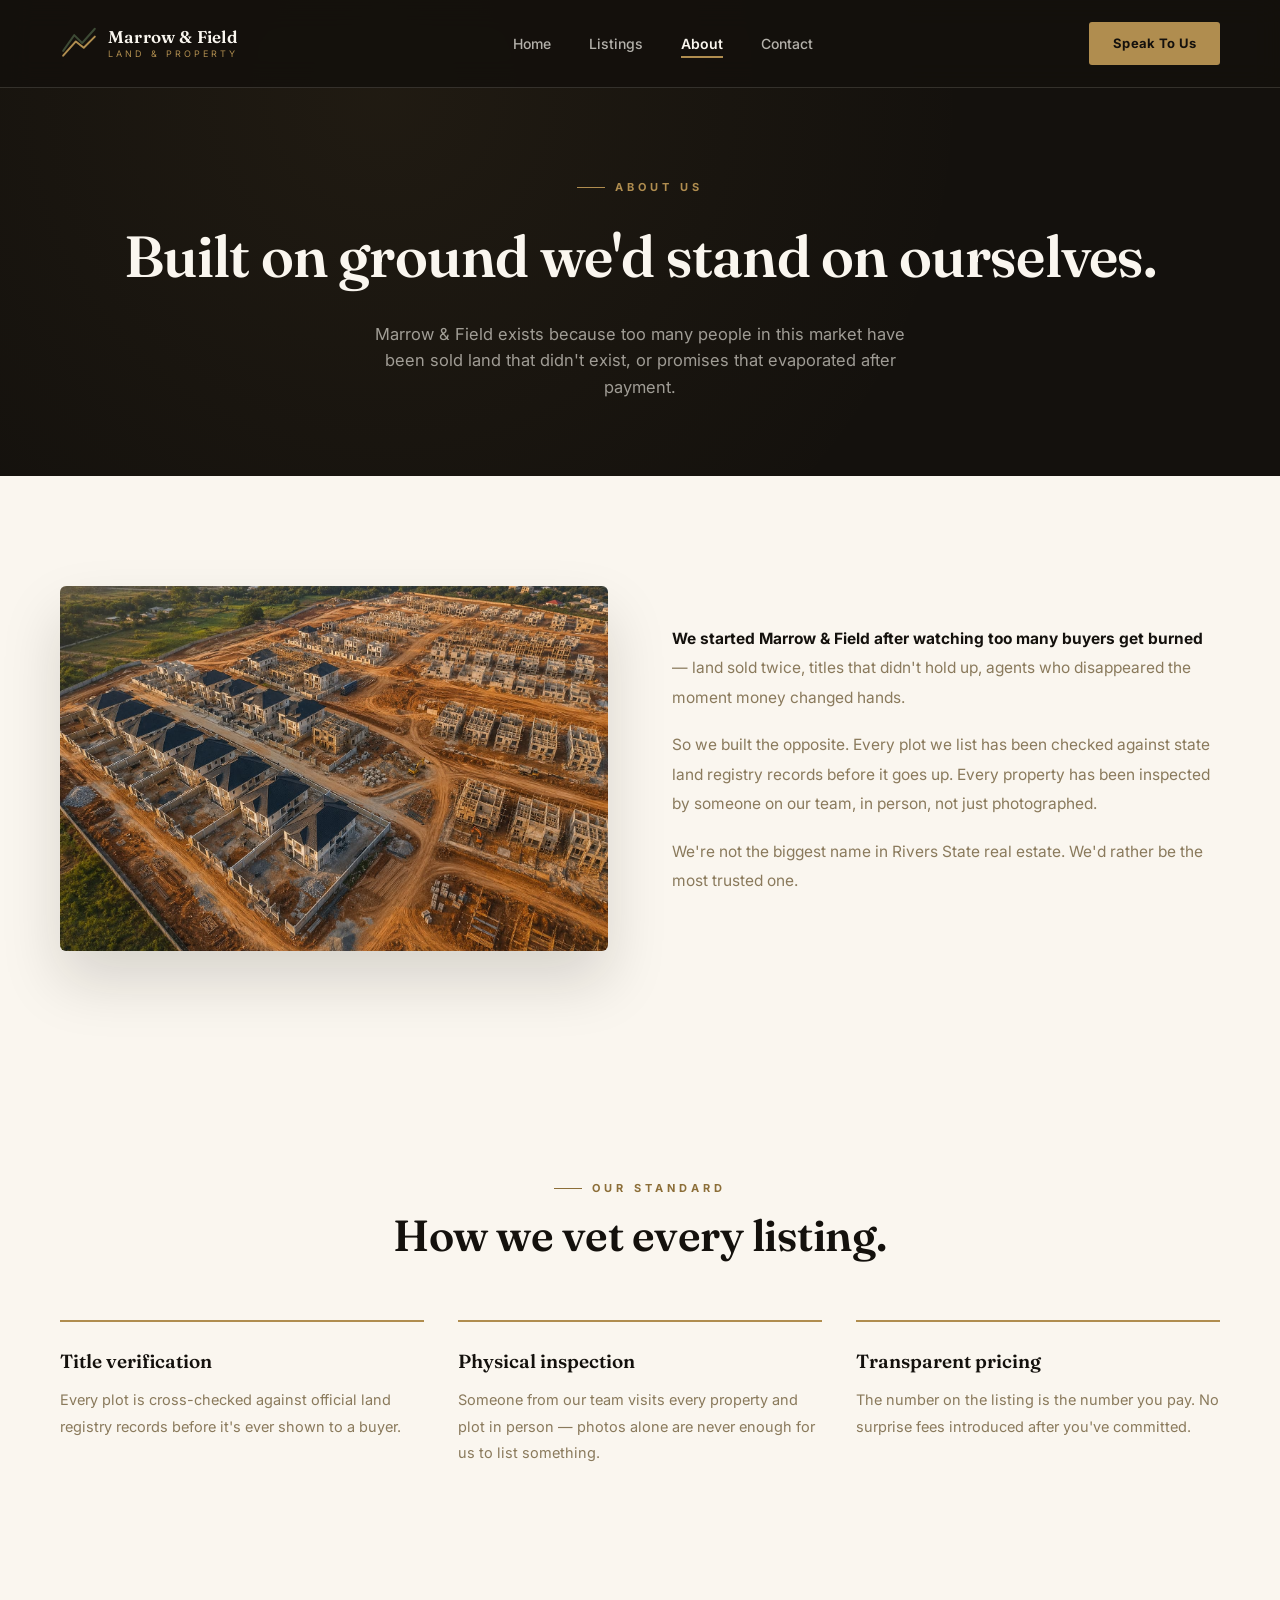
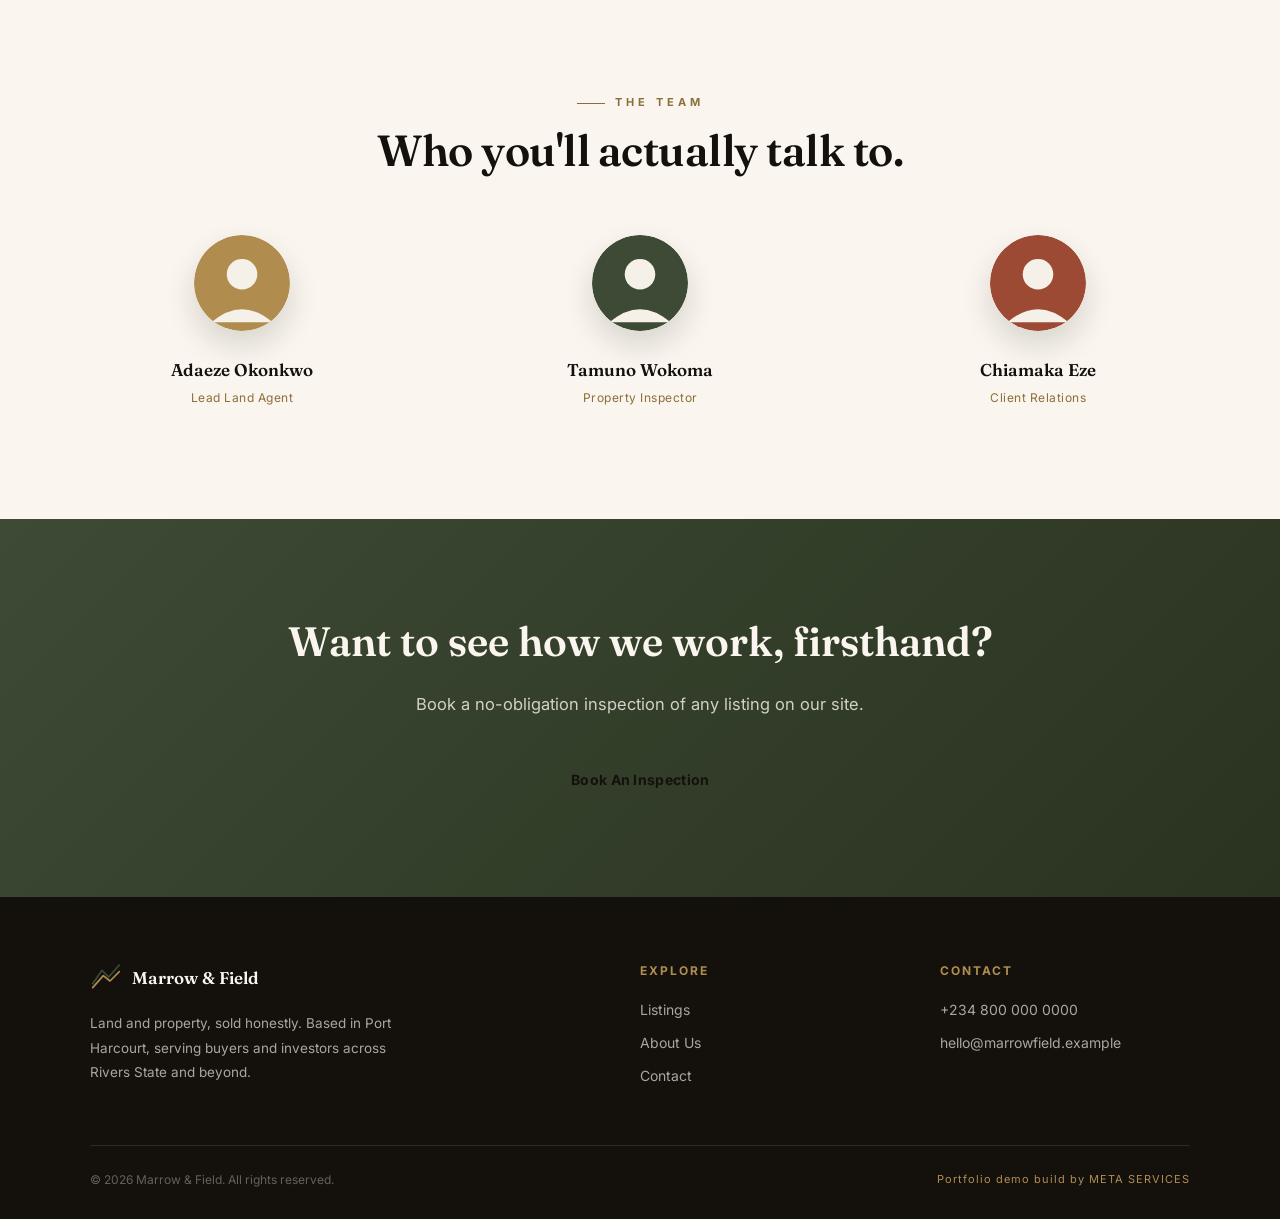
==== about.html @ 47aba329 "Premium palette overhaul, real Google Map, richer visual weight" ====
<!DOCTYPE html>
<html lang="en">
<head>
<meta charset="UTF-8">
<meta name="viewport" content="width=device-width, initial-scale=1.0">
<meta name="description" content="About Marrow & Field — a land and property company built on verified titles and honest pricing.">
<title>About Us | Marrow & Field</title>
<link rel="preconnect" href="https://fonts.googleapis.com">
<link rel="preconnect" href="https://fonts.gstatic.com" crossorigin>
<link href="https://fonts.googleapis.com/css2?family=Fraunces:opsz,wght@9..144,500;9..144,600&family=Inter:wght@400;500;600;700&display=swap" rel="stylesheet">
<link rel="stylesheet" href="css/style.css">
</head>
<body>

<nav id="navbar">
    <a href="index.html" class="nav-logo">
        <svg viewBox="0 0 48 48" fill="none">
            <path d="M4 34 L18 14 L28 24 L44 6" stroke="#3D4A35" stroke-width="2.5" stroke-linecap="round" stroke-linejoin="round"/>
            <path d="M4 40 L20 22 L30 30 L44 16" stroke="#B08D4F" stroke-width="2.5" stroke-linecap="round" stroke-linejoin="round"/>
        </svg>
        <div class="nav-logo-txt">
            <span class="nav-logo-name">Marrow &amp; Field</span>
            <span class="nav-logo-sub">Land &amp; Property</span>
        </div>
    </a>
    <ul class="nav-links">
        <li><a href="index.html">Home</a></li>
        <li><a href="listings.html">Listings</a></li>
        <li><a href="about.html" class="active">About</a></li>
        <li><a href="contact.html">Contact</a></li>
    </ul>
    <a href="contact.html" class="nav-cta">Speak To Us</a>
    <button class="hamburger" id="hamburger" aria-label="Open menu"><span></span><span></span><span></span></button>
</nav>

<div class="mob-menu" id="mobMenu">
    <button class="mob-close" id="mobClose">&times;</button>
    <a href="index.html">Home</a>
    <a href="listings.html">Listings</a>
    <a href="about.html">About</a>
    <a href="contact.html">Contact</a>
    <a href="contact.html" class="nav-cta">Speak To Us</a>
</div>

<div class="page-header">
    <div class="eyebrow"><span class="dash"></span>About Us</div>
    <h1>Built on ground we'd stand on ourselves.</h1>
    <p>Marrow & Field exists because too many people in this market have been sold land that didn't exist, or promises that evaporated after payment.</p>
</div>

<section class="section">
    <div class="about-story reveal">
        <div>
            <img class="about-img" src="images/construction-2.jpg" alt="Aerial view of land development" style="width:100%;height:auto;border-radius:6px;">
        </div>
        <div>
            <p><strong>We started Marrow & Field after watching too many buyers get burned</strong> — land sold twice, titles that didn't hold up, agents who disappeared the moment money changed hands.</p>
            <p>So we built the opposite. Every plot we list has been checked against state land registry records before it goes up. Every property has been inspected by someone on our team, in person, not just photographed.</p>
            <p>We're not the biggest name in Rivers State real estate. We'd rather be the most trusted one.</p>
        </div>
    </div>
</section>

<section class="section" style="background:var(--sand);">
    <div class="section-hdr center reveal">
        <div class="eyebrow"><span class="dash"></span>Our Standard</div>
        <h2 class="section-title">How we vet every listing.</h2>
    </div>
    <div class="values-grid reveal">
        <div class="value-item">
            <h3>Title verification</h3>
            <p>Every plot is cross-checked against official land registry records before it's ever shown to a buyer.</p>
        </div>
        <div class="value-item">
            <h3>Physical inspection</h3>
            <p>Someone from our team visits every property and plot in person — photos alone are never enough for us to list something.</p>
        </div>
        <div class="value-item">
            <h3>Transparent pricing</h3>
            <p>The number on the listing is the number you pay. No surprise fees introduced after you've committed.</p>
        </div>
    </div>
</section>

<section class="section">
    <div class="section-hdr center reveal">
        <div class="eyebrow"><span class="dash"></span>The Team</div>
        <h2 class="section-title">Who you'll actually talk to.</h2>
    </div>
    <div class="team-grid reveal">
        <div class="team-card">
            <svg class="team-avatar" viewBox="0 0 88 88"><circle cx="44" cy="44" r="44" fill="#B08D4F"/><circle cx="44" cy="36" r="14" fill="#F5F1E8"/><path d="M16 80 Q44 56 72 80" fill="#F5F1E8"/></svg>
            <h4>Adaeze Okonkwo</h4>
            <span>Lead Land Agent</span>
        </div>
        <div class="team-card">
            <svg class="team-avatar" viewBox="0 0 88 88"><circle cx="44" cy="44" r="44" fill="#3D4A35"/><circle cx="44" cy="36" r="14" fill="#F5F1E8"/><path d="M16 80 Q44 56 72 80" fill="#F5F1E8"/></svg>
            <h4>Tamuno Wokoma</h4>
            <span>Property Inspector</span>
        </div>
        <div class="team-card">
            <svg class="team-avatar" viewBox="0 0 88 88"><circle cx="44" cy="44" r="44" fill="#9C4A33"/><circle cx="44" cy="36" r="14" fill="#F5F1E8"/><path d="M16 80 Q44 56 72 80" fill="#F5F1E8"/></svg>
            <h4>Chiamaka Eze</h4>
            <span>Client Relations</span>
        </div>
    </div>
</section>

<div class="cta-band">
    <div class="reveal">
        <h2>Want to see how we work, firsthand?</h2>
        <p>Book a no-obligation inspection of any listing on our site.</p>
        <a href="contact.html" class="btn-primary" style="background:var(--umber);">Book An Inspection</a>
    </div>
</div>

<footer>
    <div class="foot-grid">
        <div>
            <div class="foot-brand">
                <svg viewBox="0 0 48 48" fill="none"><path d="M4 34 L18 14 L28 24 L44 6" stroke="#3D4A35" stroke-width="2.5" stroke-linecap="round" stroke-linejoin="round"/><path d="M4 40 L20 22 L30 30 L44 16" stroke="#B08D4F" stroke-width="2.5" stroke-linecap="round" stroke-linejoin="round"/></svg>
                <span>Marrow &amp; Field</span>
            </div>
            <p>Land and property, sold honestly. Based in Port Harcourt, serving buyers and investors across Rivers State and beyond.</p>
        </div>
        <div class="foot-col">
            <h4>Explore</h4>
            <a href="listings.html">Listings</a>
            <a href="about.html">About Us</a>
            <a href="contact.html">Contact</a>
        </div>
        <div class="foot-col">
            <h4>Contact</h4>
            <a href="tel:+2348000000000">+234 800 000 0000</a>
            <a href="mailto:hello@marrowfield.example">hello@marrowfield.example</a>
        </div>
    </div>
    <div class="foot-bottom">
        <p>&copy; 2026 Marrow &amp; Field. All rights reserved.</p>
        <span class="demo-tag">Portfolio demo build by META SERVICES</span>
    </div>
</footer>

<script src="js/script.js"></script>
</body>
</html>
---- css/style.css ----
*, *::before, *::after { margin:0; padding:0; box-sizing:border-box; }

:root {
    --ink:        #14110D;
    --ink-soft:   #221D16;
    --ivory:      #FAF6EF;
    --ivory-dim:  #F0E9DA;
    --brass:      #B08D4F;
    --brass-dark: #8C6E38;
    --brass-pale: #E8D9B8;
    --olive:      #3D4A35;
    --olive-light:#5A6B4D;
    --taupe:      #8A7A5C;
    --rust:       #9C4A33;
    --line:       rgba(20,17,13,0.12);
    --line-light: rgba(250,246,239,0.14);
    --font-display: 'Fraunces', serif;
    --font-body:    'Inter', sans-serif;
}

html { scroll-behavior:smooth; }
body {
    font-family:var(--font-body);
    background:var(--ivory);
    color:var(--ink);
    overflow-x:hidden;
    line-height:1.6;
}

a { text-decoration:none; color:inherit; }
ul { list-style:none; }
img { max-width:100%; display:block; }

/* ============ NAV ============ */
nav {
    position:fixed; top:0; left:0; right:0; z-index:1000;
    padding:22px 60px; display:flex; align-items:center;
    justify-content:space-between;
    background:rgba(20,17,13,0.92);
    backdrop-filter:blur(14px);
    border-bottom:1px solid var(--line-light);
    transition:padding 0.3s ease, background 0.3s ease;
}
nav.scrolled { padding:14px 60px; background:rgba(20,17,13,0.98); box-shadow:0 8px 30px rgba(0,0,0,0.25); }

.nav-logo { display:flex; align-items:center; gap:10px; }
.nav-logo svg { width:38px; height:38px; flex-shrink:0; }
.nav-logo-txt { display:flex; flex-direction:column; line-height:1.1; }
.nav-logo-name { font-family:var(--font-display); font-size:17px; font-weight:600; color:var(--ivory); letter-spacing:0.2px; }
.nav-logo-sub { font-size:9px; letter-spacing:3px; text-transform:uppercase; color:var(--brass); margin-top:2px; }

.nav-links { display:flex; align-items:center; gap:38px; }
.nav-links a { font-size:14px; font-weight:500; color:rgba(250,246,239,0.7); position:relative; transition:color 0.2s; }
.nav-links a::after { content:''; position:absolute; bottom:-6px; left:0; width:0; height:1.5px; background:var(--brass); transition:width 0.25s; }
.nav-links a:hover { color:var(--ivory); }
.nav-links a:hover::after, .nav-links a.active::after { width:100%; }
.nav-links a.active { color:var(--ivory); font-weight:600; }

.nav-cta {
    background:var(--brass); color:var(--ink);
    padding:11px 24px; border-radius:3px;
    font-size:13px; font-weight:700; letter-spacing:0.3px;
    transition:background 0.2s, transform 0.2s, box-shadow 0.2s;
    will-change:transform;
}
.nav-cta:hover { background:var(--brass-pale); transform:translateY(-2px); box-shadow:0 8px 20px rgba(176,141,79,0.35); }

.hamburger { display:none; flex-direction:column; gap:5px; background:none; border:none; cursor:pointer; padding:4px; }
.hamburger span { width:24px; height:2px; background:var(--ivory); display:block; }

.mob-menu {
    display:none; position:fixed; inset:0; z-index:2000;
    background:var(--ink); flex-direction:column;
    align-items:center; justify-content:center; gap:28px;
}
.mob-menu.open { display:flex; }
.mob-menu a { color:var(--ivory); font-family:var(--font-display); font-size:26px; font-weight:500; }
.mob-menu .nav-cta { background:var(--brass); color:var(--ink); margin-top:10px; }
.mob-close { position:absolute; top:24px; right:28px; background:none; border:none; color:var(--ivory); font-size:26px; cursor:pointer; }

/* ============ HERO SLIDESHOW ============ */
.hero {
    position:relative; min-height:100vh; display:flex; align-items:center;
    overflow:hidden; padding:0 60px;
}
.hero-slides { position:absolute; inset:0; z-index:0; }
.hero-slide {
    position:absolute; inset:0; opacity:0;
    background-size:cover; background-position:center;
    transition:opacity 1.8s ease;
    will-change:opacity, transform;
    transform:scale(1);
}
.hero-slide.active {
    opacity:1;
    animation:ken-burns 8s ease-out forwards;
}
@keyframes ken-burns {
    from { transform:scale(1); }
    to   { transform:scale(1.1); }
}

.hero-overlay {
    position:absolute; inset:0; z-index:1;
    background:linear-gradient(180deg, rgba(20,17,13,0.78) 0%, rgba(20,17,13,0.45) 40%, rgba(20,17,13,0.88) 100%);
}

.hero-inner { position:relative; z-index:2; max-width:700px; }
.hero-eyebrow {
    display:inline-flex; align-items:center; gap:10px;
    font-size:11px; letter-spacing:4px; text-transform:uppercase;
    color:var(--brass); font-weight:700; margin-bottom:22px;
}
.hero-eyebrow .dash { width:28px; height:1px; background:var(--brass); }
.hero h1 {
    font-family:var(--font-display); font-weight:600;
    font-size:clamp(42px,6vw,76px); line-height:1.05;
    color:var(--ivory); letter-spacing:-1px; margin-bottom:24px;
}
.hero h1 em { font-style:italic; color:var(--brass); font-weight:500; }
.hero p {
    font-size:18px; color:rgba(250,246,239,0.82); line-height:1.75;
    max-width:500px; margin-bottom:38px;
}
.hero-btns { display:flex; gap:14px; flex-wrap:wrap; }
.btn-primary {
    background:var(--brass); color:var(--ink);
    padding:16px 32px; border-radius:3px; font-size:14px; font-weight:700;
    letter-spacing:0.3px; display:inline-flex; align-items:center; gap:8px;
    transition:background 0.25s ease, transform 0.25s ease, box-shadow 0.25s ease;
    will-change:transform;
}
.btn-primary:hover { background:var(--brass-pale); transform:translateY(-3px); box-shadow:0 12px 28px rgba(176,141,79,0.4); }
.btn-primary:active { transform:translateY(-1px); }
.btn-outline {
    border:1.5px solid rgba(250,246,239,0.35); color:var(--ivory);
    padding:16px 32px; border-radius:3px; font-size:14px; font-weight:600;
    letter-spacing:0.3px; transition:border-color 0.25s ease, background 0.25s ease, transform 0.25s ease;
    will-change:transform;
}
.btn-outline:hover { border-color:var(--ivory); background:rgba(250,246,239,0.08); transform:translateY(-3px); }

.hero-dots { position:absolute; bottom:36px; left:60px; z-index:2; display:flex; gap:8px; }
.hero-dot { width:8px; height:8px; border-radius:50%; background:rgba(250,246,239,0.3); cursor:pointer; transition:background 0.3s, transform 0.3s; border:none; }
.hero-dot.active { background:var(--brass); animation:dot-pulse 2.4s ease-in-out infinite; }
@keyframes dot-pulse {
    0%, 100% { transform:scale(1); box-shadow:0 0 0 0 rgba(176,141,79,0.4); }
    50% { transform:scale(1.15); box-shadow:0 0 0 5px rgba(176,141,79,0.15); }
}

.hero-divider { display:flex; gap:0; position:absolute; bottom:0; left:0; right:0; z-index:2; }
.hero-divider-tag {
    flex:1; text-align:center; padding:18px 8px;
    font-size:11px; letter-spacing:1.5px; text-transform:uppercase;
    color:var(--ivory); font-weight:700;
    background:rgba(20,17,13,0.55); border-right:1px solid rgba(250,246,239,0.1);
    backdrop-filter:blur(4px);
}
.hero-divider-tag:last-child { border-right:none; }

/* ============ SECTION COMMONS ============ */
.section { padding:110px 60px; }
.section-hdr { max-width:580px; margin-bottom:60px; }
.section-hdr.center { margin-left:auto; margin-right:auto; text-align:center; }
.eyebrow {
    display:inline-flex; align-items:center; gap:10px;
    font-size:11px; letter-spacing:4px; text-transform:uppercase;
    color:var(--brass-dark); font-weight:700; margin-bottom:14px;
}
.eyebrow .dash { width:28px; height:1px; background:var(--brass-dark); }
.section-title {
    font-family:var(--font-display); font-weight:600;
    font-size:clamp(30px,3.4vw,46px); line-height:1.12;
    color:var(--ink); letter-spacing:-0.5px;
}
.section-sub { font-size:16.5px; color:var(--taupe); margin-top:14px; line-height:1.75; }

/* ============ DUALITY BAND ============ */
.duality {
    display:grid; grid-template-columns:1fr 1fr;
    border-radius:10px; overflow:hidden;
    box-shadow:0 30px 70px rgba(20,17,13,0.12);
}
.duality-half {
    padding:60px 52px; position:relative;
    transition:transform 0.3s ease;
}
.duality-half:hover { transform:translateY(-4px); }
.duality-half.land { background:linear-gradient(150deg, var(--olive) 0%, #2C3527 100%); color:var(--ivory); }
.duality-half.property { background:linear-gradient(150deg, var(--ink) 0%, #0A0807 100%); color:var(--ivory); }
.duality-tag {
    font-size:11px; letter-spacing:3px; text-transform:uppercase;
    font-weight:700; margin-bottom:18px; display:block;
}
.duality-half.land .duality-tag { color:#A8C08E; }
.duality-half.property .duality-tag { color:var(--brass); }
.duality-half h3 {
    font-family:var(--font-display); font-size:28px; font-weight:600;
    margin-bottom:16px; color:var(--ivory);
}
.duality-half p { font-size:15px; line-height:1.8; opacity:0.78; margin-bottom:26px; }
.duality-half .btn-link {
    font-size:13px; font-weight:700; display:inline-flex; align-items:center;
    gap:7px; transition:gap 0.25s ease;
}
.duality-half:hover .btn-link { gap:13px; }
.duality-half.land .btn-link { color:#A8C08E; }
.duality-half.property .btn-link { color:var(--brass); }

/* ============ LISTINGS GRID ============ */
.listings-grid { display:grid; grid-template-columns:repeat(3,1fr); gap:28px; }
.listing-card {
    background:#ffffff; border-radius:8px;
    overflow:hidden; transition:transform 0.3s ease, box-shadow 0.3s ease;
    box-shadow:0 4px 18px rgba(20,17,13,0.06);
}
.listing-card:hover { transform:translateY(-8px); box-shadow:0 26px 50px rgba(20,17,13,0.16); }
.listing-img-wrap { overflow:hidden; height:220px; }
.listing-img { width:100%; height:220px; object-fit:cover; display:block; transition:transform 0.5s ease; will-change:transform; }
.listing-card:hover .listing-img { transform:scale(1.09); }
.listing-body { padding:26px 26px 24px; }
.listing-type {
    display:inline-block; font-size:10px; letter-spacing:1.5px; text-transform:uppercase;
    font-weight:700; padding:5px 12px; border-radius:3px; margin-bottom:16px;
}
.listing-type.land { background:rgba(61,74,53,0.1); color:var(--olive); }
.listing-type.property { background:rgba(176,141,79,0.14); color:var(--brass-dark); }
.listing-card h3 { font-family:var(--font-display); font-size:20px; font-weight:600; margin-bottom:7px; }
.listing-loc { font-size:13px; color:var(--taupe); margin-bottom:16px; display:flex; align-items:center; gap:6px; }
.listing-meta { display:flex; justify-content:space-between; align-items:center; border-top:1px solid var(--line); padding-top:16px; margin-top:16px; }
.listing-price { font-family:var(--font-display); font-size:18px; font-weight:600; color:var(--ink); }
.listing-link { font-size:12px; font-weight:700; color:var(--brass-dark); display:inline-flex; align-items:center; gap:5px; transition:gap 0.25s ease; }
.listing-card:hover .listing-link { gap:10px; }

/* ============ WHY / VALUES ============ */
.values-grid { display:grid; grid-template-columns:repeat(3,1fr); gap:34px; }
.value-item { border-top:2px solid var(--brass); padding-top:24px; }
.value-item h3 { font-family:var(--font-display); font-size:19px; font-weight:600; margin-bottom:11px; }
.value-item p { font-size:14.5px; color:var(--taupe); line-height:1.8; }

/* ============ STATS STRIP ============ */
.stats-strip { background:var(--ink); padding:70px 60px; }
.stats-grid { display:grid; grid-template-columns:repeat(4,1fr); gap:30px; max-width:980px; margin:0 auto; text-align:center; }
.stat-num { font-family:var(--font-display); font-size:42px; font-weight:600; color:var(--brass); }
.stat-lbl { font-size:12px; letter-spacing:1.5px; text-transform:uppercase; color:rgba(250,246,239,0.55); margin-top:10px; }

/* ============ CTA BAND ============ */
.cta-band {
    background:linear-gradient(135deg, var(--olive) 0%, #2A331F 100%);
    padding:90px 60px; text-align:center;
}
.cta-band h2 { font-family:var(--font-display); font-size:clamp(28px,3.2vw,42px); font-weight:600; color:var(--ivory); margin-bottom:16px; }
.cta-band p { font-size:16.5px; color:rgba(250,246,239,0.8); max-width:500px; margin:0 auto 36px; }

/* ============ FOOTER ============ */
footer { background:var(--ink); padding:64px 60px 30px; color:rgba(250,246,239,0.65); }
.foot-grid { display:grid; grid-template-columns:2fr 1fr 1fr; gap:50px; max-width:1100px; margin:0 auto 46px; }
.foot-brand { display:flex; align-items:center; gap:10px; margin-bottom:18px; }
.foot-brand svg { width:32px; height:32px; }
.foot-brand span { font-family:var(--font-display); font-size:17px; font-weight:600; color:var(--ivory); }
.foot-grid p { font-size:13.5px; line-height:1.8; max-width:320px; }
.foot-col h4 { font-size:12px; letter-spacing:2px; text-transform:uppercase; color:var(--brass); margin-bottom:18px; }
.foot-col a { display:block; font-size:14px; margin-bottom:11px; color:rgba(250,246,239,0.65); transition:color 0.2s; }
.foot-col a:hover { color:var(--ivory); }
.foot-bottom { max-width:1100px; margin:0 auto; border-top:1px solid rgba(250,246,239,0.1); padding-top:24px; display:flex; justify-content:space-between; align-items:center; flex-wrap:wrap; gap:10px; }
.foot-bottom p { font-size:12px; color:rgba(250,246,239,0.35); }
.foot-bottom .demo-tag { font-size:11px; color:var(--brass); letter-spacing:1px; }

/* ============ PAGE HEADER (non-home pages) ============ */
.page-header {
    padding:170px 60px 76px; background:var(--ink);
    text-align:center; position:relative; overflow:hidden;
}
.page-header::before {
    content:''; position:absolute; inset:0;
    background:radial-gradient(circle at 30% 20%, rgba(176,141,79,0.08), transparent 60%);
    pointer-events:none;
}
.page-header .eyebrow { justify-content:center; color:var(--brass); }
.page-header .eyebrow .dash { background:var(--brass); }
.page-header h1 { font-family:var(--font-display); font-size:clamp(36px,4.6vw,58px); font-weight:600; color:var(--ivory); letter-spacing:-0.8px; position:relative; z-index:1; }
.page-header p { font-size:16.5px; color:rgba(250,246,239,0.6); max-width:540px; margin:18px auto 0; position:relative; z-index:1; }

/* ============ FILTER BAR (listings page) ============ */
.filter-bar { display:flex; gap:14px; margin-bottom:48px; flex-wrap:wrap; }
.filter-btn {
    padding:11px 22px; border:1.5px solid var(--line); border-radius:50px;
    font-size:13px; font-weight:600; background:#ffffff; color:var(--taupe);
    cursor:pointer; transition:all 0.2s;
}
.filter-btn:hover { border-color:var(--brass); color:var(--ink); }
.filter-btn.active { background:var(--ink); color:var(--ivory); border-color:var(--ink); }

/* ============ ABOUT PAGE ============ */
.about-story { display:grid; grid-template-columns:1fr 1fr; gap:64px; align-items:center; }
.about-story p { font-size:15.5px; color:var(--taupe); line-height:1.9; margin-bottom:18px; }
.about-story p strong { color:var(--ink); }
.about-img { border-radius:8px; overflow:hidden; box-shadow:0 30px 60px rgba(20,17,13,0.15); }
.team-grid { display:grid; grid-template-columns:repeat(3,1fr); gap:34px; margin-top:54px; }
.team-card { text-align:center; }
.team-avatar { width:96px; height:96px; border-radius:50%; margin:0 auto 18px; box-shadow:0 14px 30px rgba(20,17,13,0.15); object-fit:cover; }
.team-card h4 { font-family:var(--font-display); font-size:17px; font-weight:600; }
.team-card span { font-size:12px; color:var(--brass-dark); letter-spacing:0.5px; }

/* ============ CONTACT PAGE ============ */
.contact-grid { display:grid; grid-template-columns:1fr 1fr; gap:64px; }
.contact-info-item { display:flex; gap:16px; margin-bottom:30px; align-items:flex-start; }
.contact-ico { width:44px; height:44px; border-radius:50%; background:rgba(61,74,53,0.08); display:flex; align-items:center; justify-content:center; flex-shrink:0; }
.contact-info-item h4 { font-size:14px; font-weight:600; margin-bottom:5px; }
.contact-info-item p { font-size:14px; color:var(--taupe); }
.form-group { margin-bottom:20px; }
.form-group label { display:block; font-size:12px; font-weight:700; letter-spacing:1px; text-transform:uppercase; color:var(--taupe); margin-bottom:9px; }
.form-group input, .form-group select, .form-group textarea {
    width:100%; padding:14px 16px; border:1.5px solid var(--line); border-radius:5px;
    font-family:var(--font-body); font-size:14px; background:#ffffff; color:var(--ink);
    outline:none; transition:border-color 0.2s, box-shadow 0.2s;
}
.form-group input:focus, .form-group select:focus, .form-group textarea:focus { border-color:var(--brass); box-shadow:0 0 0 3px rgba(176,141,79,0.12); }
.form-submit {
    background:var(--ink); color:var(--ivory); border:none;
    padding:16px 34px; border-radius:4px; font-size:14px; font-weight:700;
    cursor:pointer; transition:background 0.25s, transform 0.25s, box-shadow 0.25s;
    will-change:transform;
}
.form-submit:hover { background:var(--olive); transform:translateY(-2px); box-shadow:0 10px 24px rgba(20,17,13,0.25); }
.map-frame { border-radius:8px; overflow:hidden; margin-top:44px; box-shadow:0 20px 44px rgba(20,17,13,0.12); position:relative; }
.map-frame iframe { width:100%; height:320px; border:0; display:block; }
.map-badge {
    position:absolute; bottom:18px; left:18px; background:#ffffff;
    padding:14px 18px; border-radius:6px; box-shadow:0 10px 26px rgba(20,17,13,0.18);
    display:flex; align-items:center; gap:12px; max-width:240px;
}
.map-badge-ico { width:36px; height:36px; border-radius:50%; background:var(--olive); display:flex; align-items:center; justify-content:center; flex-shrink:0; }
.map-badge h5 { font-size:13px; font-weight:700; color:var(--ink); margin-bottom:2px; }
.map-badge span { font-size:11.5px; color:var(--taupe); }

/* ============ REVEAL ============ */
.reveal { opacity:0; transform:translateY(26px); transition:opacity 0.65s ease, transform 0.65s ease; }
.reveal.visible { opacity:1; transform:translateY(0); }

/* ============ RESPONSIVE ============ */
@media (max-width:1100px) {
    nav, nav.scrolled { padding:18px 28px; }
    .hero { padding:0 28px; }
    .section { padding:84px 28px; }
    .stats-strip, .cta-band, footer, .page-header { padding-left:28px; padding-right:28px; }
    .listings-grid { grid-template-columns:1fr 1fr; }
    .values-grid { grid-template-columns:1fr; gap:26px; }
    .stats-grid { grid-template-columns:1fr 1fr; gap:38px; }
    .duality { grid-template-columns:1fr; }
    .about-story { grid-template-columns:1fr; }
    .contact-grid { grid-template-columns:1fr; gap:44px; }
    .foot-grid { grid-template-columns:1fr; gap:34px; }
    .team-grid { grid-template-columns:1fr 1fr; }
}
@media (max-width:768px) {
    .nav-links, .nav-cta { display:none; }
    .hamburger { display:flex; }
    .hero h1 { font-size:clamp(34px,8.5vw,50px); }
    .hero-divider { display:none; }
    .listings-grid { grid-template-columns:1fr; }
    .stats-grid { grid-template-columns:1fr 1fr; }
    .team-grid { grid-template-columns:1fr; }
    .page-header { padding:140px 24px 54px; }
    .map-badge { position:static; margin-top:14px; max-width:none; }
}
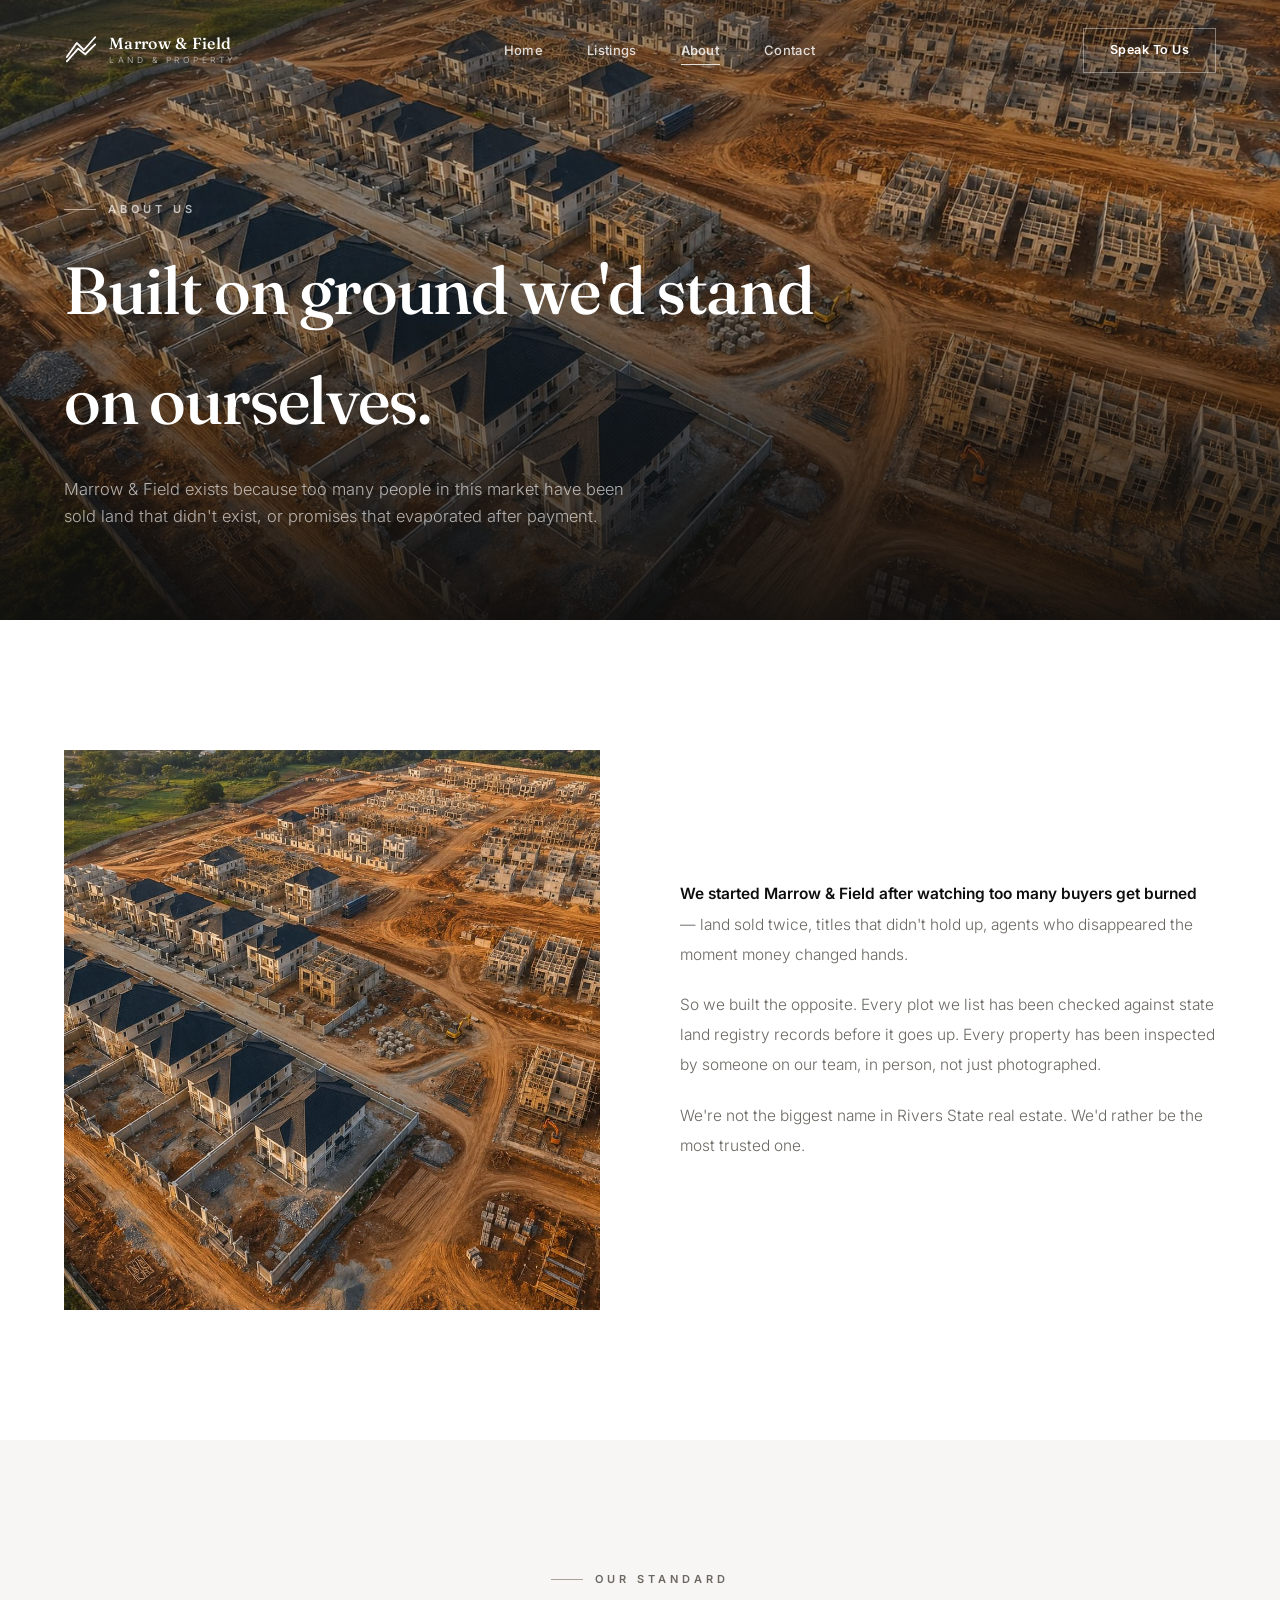
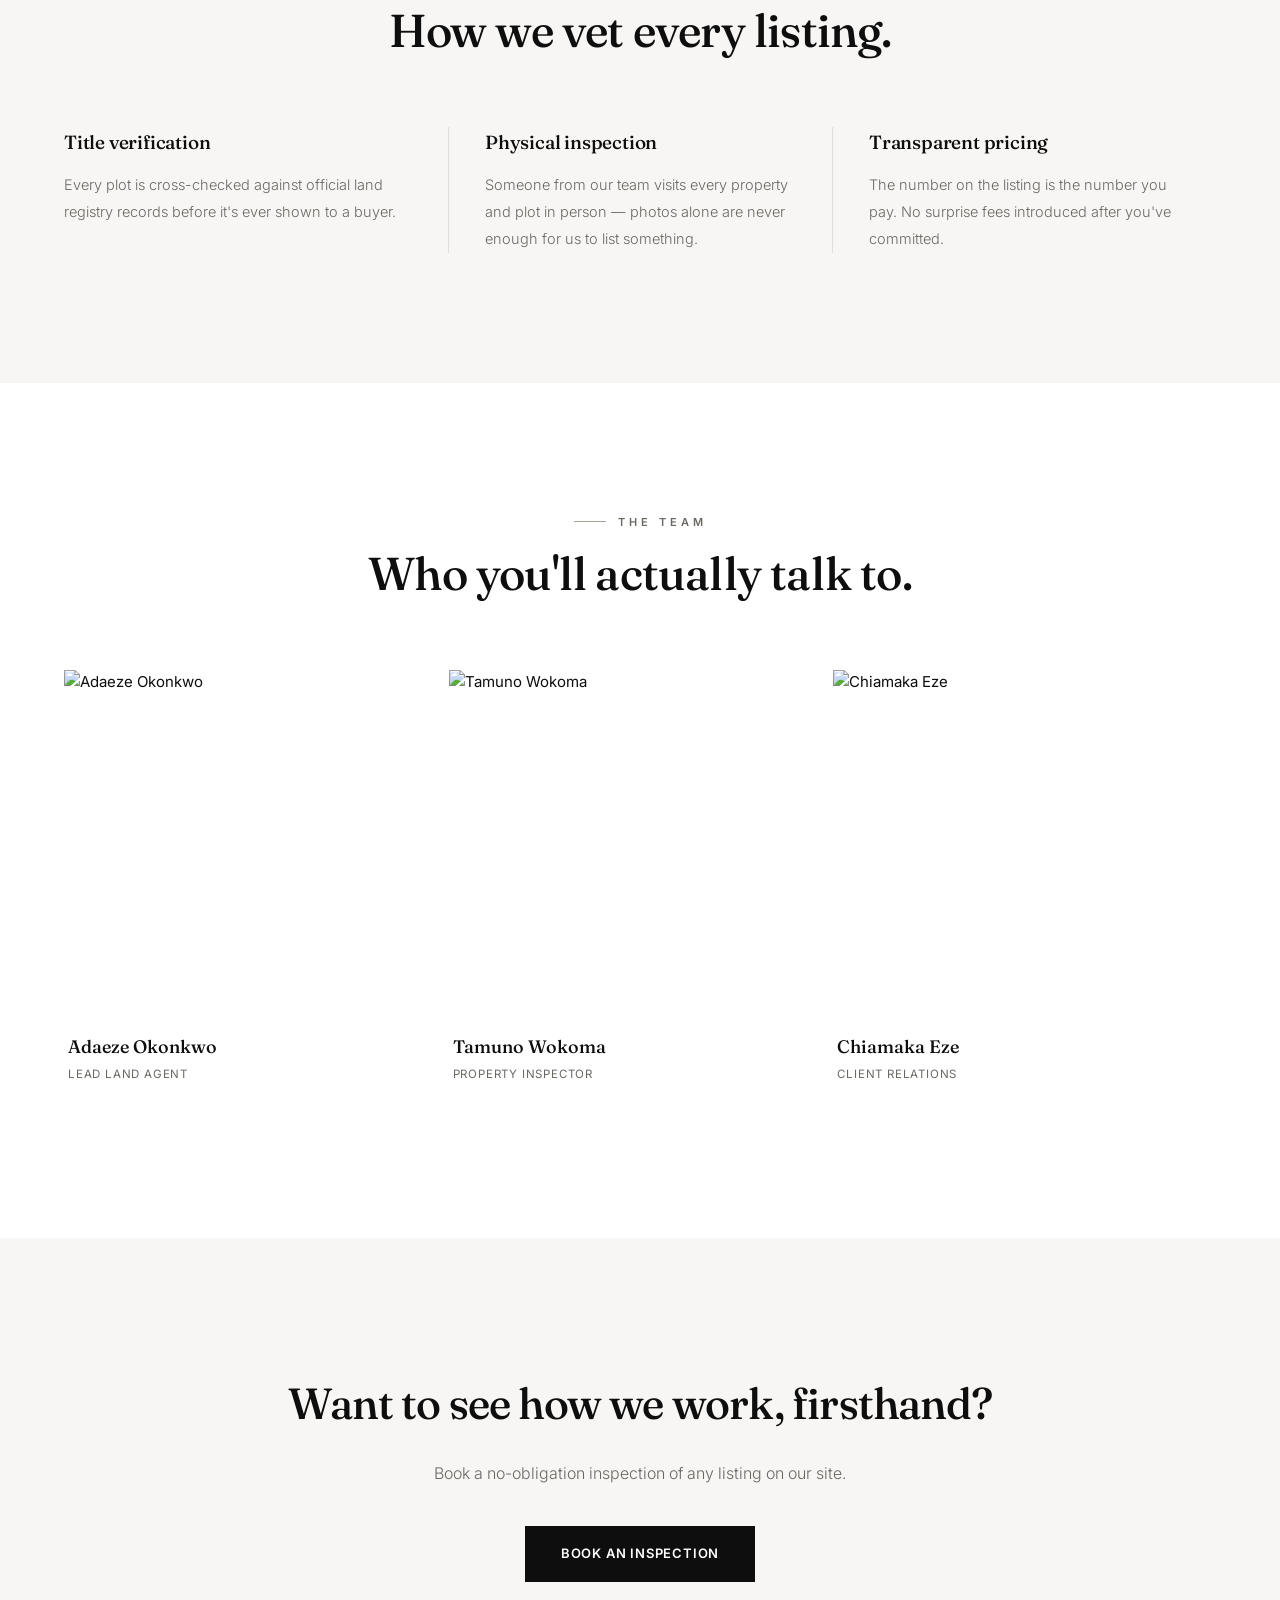
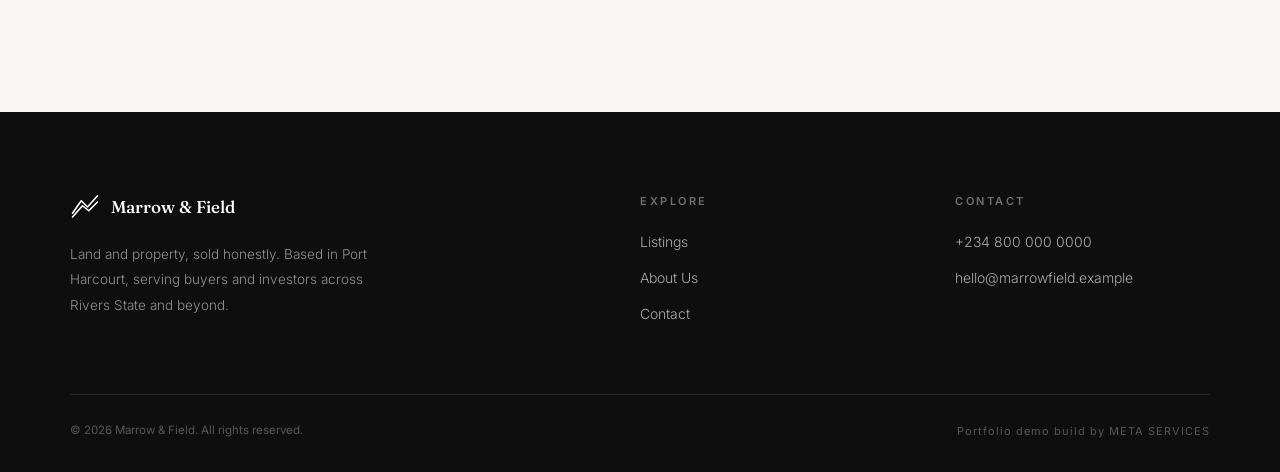
==== commit ba375062: "Full redesign on minimal luxury real estate principles - black/white/photography-led" ====
--- a/about.html
+++ b/about.html
@@ -15,8 +15,8 @@
 <nav id="navbar">
     <a href="index.html" class="nav-logo">
         <svg viewBox="0 0 48 48" fill="none">
-            <path d="M4 34 L18 14 L28 24 L44 6" stroke="#3D4A35" stroke-width="2.5" stroke-linecap="round" stroke-linejoin="round"/>
-            <path d="M4 40 L20 22 L30 30 L44 16" stroke="#B08D4F" stroke-width="2.5" stroke-linecap="round" stroke-linejoin="round"/>
+            <path d="M4 34 L18 14 L28 24 L44 6" stroke="currentColor" stroke-width="2.5" stroke-linecap="round" stroke-linejoin="round"/>
+            <path d="M4 40 L20 22 L30 30 L44 16" stroke="currentColor" stroke-width="2.5" stroke-linecap="round" stroke-linejoin="round"/>
         </svg>
         <div class="nav-logo-txt">
             <span class="nav-logo-name">Marrow &amp; Field</span>
@@ -42,7 +42,7 @@
     <a href="contact.html" class="nav-cta">Speak To Us</a>
 </div>
 
-<div class="page-header">
+<div class="page-header with-image" style="background-image:url('images/construction-2.jpg');">
     <div class="eyebrow"><span class="dash"></span>About Us</div>
     <h1>Built on ground we'd stand on ourselves.</h1>
     <p>Marrow & Field exists because too many people in this market have been sold land that didn't exist, or promises that evaporated after payment.</p>
@@ -51,7 +51,9 @@
 <section class="section">
     <div class="about-story reveal">
         <div>
-            <img class="about-img" src="images/construction-2.jpg" alt="Aerial view of land development" style="width:100%;height:auto;border-radius:6px;">
+            <div class="about-img">
+                <img src="images/construction-2.jpg" alt="Aerial view of land development">
+            </div>
         </div>
         <div>
             <p><strong>We started Marrow & Field after watching too many buyers get burned</strong> — land sold twice, titles that didn't hold up, agents who disappeared the moment money changed hands.</p>
@@ -61,7 +63,7 @@
     </div>
 </section>
 
-<section class="section" style="background:var(--sand);">
+<section class="section" style="background:var(--off-white);">
     <div class="section-hdr center reveal">
         <div class="eyebrow"><span class="dash"></span>Our Standard</div>
         <h2 class="section-title">How we vet every listing.</h2>
@@ -89,19 +91,25 @@
     </div>
     <div class="team-grid reveal">
         <div class="team-card">
-            <svg class="team-avatar" viewBox="0 0 88 88"><circle cx="44" cy="44" r="44" fill="#B08D4F"/><circle cx="44" cy="36" r="14" fill="#F5F1E8"/><path d="M16 80 Q44 56 72 80" fill="#F5F1E8"/></svg>
-            <h4>Adaeze Okonkwo</h4>
-            <span>Lead Land Agent</span>
+            <img class="team-avatar" src="images/team-1.jpg" alt="Adaeze Okonkwo">
+            <div class="team-info">
+                <h4>Adaeze Okonkwo</h4>
+                <span>Lead Land Agent</span>
+            </div>
         </div>
         <div class="team-card">
-            <svg class="team-avatar" viewBox="0 0 88 88"><circle cx="44" cy="44" r="44" fill="#3D4A35"/><circle cx="44" cy="36" r="14" fill="#F5F1E8"/><path d="M16 80 Q44 56 72 80" fill="#F5F1E8"/></svg>
-            <h4>Tamuno Wokoma</h4>
-            <span>Property Inspector</span>
+            <img class="team-avatar" src="images/team-2.jpg" alt="Tamuno Wokoma">
+            <div class="team-info">
+                <h4>Tamuno Wokoma</h4>
+                <span>Property Inspector</span>
+            </div>
         </div>
         <div class="team-card">
-            <svg class="team-avatar" viewBox="0 0 88 88"><circle cx="44" cy="44" r="44" fill="#9C4A33"/><circle cx="44" cy="36" r="14" fill="#F5F1E8"/><path d="M16 80 Q44 56 72 80" fill="#F5F1E8"/></svg>
-            <h4>Chiamaka Eze</h4>
-            <span>Client Relations</span>
+            <img class="team-avatar" src="images/team-3.jpg" alt="Chiamaka Eze">
+            <div class="team-info">
+                <h4>Chiamaka Eze</h4>
+                <span>Client Relations</span>
+            </div>
         </div>
     </div>
 </section>
@@ -110,7 +118,7 @@
     <div class="reveal">
         <h2>Want to see how we work, firsthand?</h2>
         <p>Book a no-obligation inspection of any listing on our site.</p>
-        <a href="contact.html" class="btn-primary" style="background:var(--umber);">Book An Inspection</a>
+        <a href="contact.html" class="btn-primary">Book An Inspection</a>
     </div>
 </div>
 
@@ -118,7 +126,7 @@
     <div class="foot-grid">
         <div>
             <div class="foot-brand">
-                <svg viewBox="0 0 48 48" fill="none"><path d="M4 34 L18 14 L28 24 L44 6" stroke="#3D4A35" stroke-width="2.5" stroke-linecap="round" stroke-linejoin="round"/><path d="M4 40 L20 22 L30 30 L44 16" stroke="#B08D4F" stroke-width="2.5" stroke-linecap="round" stroke-linejoin="round"/></svg>
+                <svg viewBox="0 0 48 48" fill="none"><path d="M4 34 L18 14 L28 24 L44 6" stroke="#FFFFFF" stroke-width="2.5" stroke-linecap="round" stroke-linejoin="round"/><path d="M4 40 L20 22 L30 30 L44 16" stroke="#FFFFFF" stroke-width="2.5" stroke-linecap="round" stroke-linejoin="round"/></svg>
                 <span>Marrow &amp; Field</span>
             </div>
             <p>Land and property, sold honestly. Based in Port Harcourt, serving buyers and investors across Rivers State and beyond.</p>
--- a/css/style.css
+++ b/css/style.css
@@ -1,19 +1,15 @@
 *, *::before, *::after { margin:0; padding:0; box-sizing:border-box; }
 
 :root {
-    --ink:        #14110D;
-    --ink-soft:   #221D16;
-    --ivory:      #FAF6EF;
-    --ivory-dim:  #F0E9DA;
-    --brass:      #B08D4F;
-    --brass-dark: #8C6E38;
-    --brass-pale: #E8D9B8;
-    --olive:      #3D4A35;
-    --olive-light:#5A6B4D;
-    --taupe:      #8A7A5C;
-    --rust:       #9C4A33;
-    --line:       rgba(20,17,13,0.12);
-    --line-light: rgba(250,246,239,0.14);
+    --black:      #0E0E0E;
+    --charcoal:   #1C1C1C;
+    --white:      #FFFFFF;
+    --off-white:  #F7F6F4;
+    --grey:       #6B6862;
+    --grey-light: #A8A39A;
+    --line:       rgba(14,14,14,0.1);
+    --line-dark:  rgba(255,255,255,0.14);
+    --accent:     #2F3B2A;
     --font-display: 'Fraunces', serif;
     --font-body:    'Inter', sans-serif;
 }
@@ -21,10 +17,11 @@
 html { scroll-behavior:smooth; }
 body {
     font-family:var(--font-body);
-    background:var(--ivory);
-    color:var(--ink);
+    background:var(--white);
+    color:var(--black);
     overflow-x:hidden;
-    line-height:1.6;
+    line-height:1.65;
+    font-size:15px;
 }
 
 a { text-decoration:none; color:inherit; }
@@ -34,333 +31,328 @@
 /* ============ NAV ============ */
 nav {
     position:fixed; top:0; left:0; right:0; z-index:1000;
-    padding:22px 60px; display:flex; align-items:center;
+    padding:28px 64px; display:flex; align-items:center;
     justify-content:space-between;
-    background:rgba(20,17,13,0.92);
-    backdrop-filter:blur(14px);
-    border-bottom:1px solid var(--line-light);
-    transition:padding 0.3s ease, background 0.3s ease;
-}
-nav.scrolled { padding:14px 60px; background:rgba(20,17,13,0.98); box-shadow:0 8px 30px rgba(0,0,0,0.25); }
-
-.nav-logo { display:flex; align-items:center; gap:10px; }
-.nav-logo svg { width:38px; height:38px; flex-shrink:0; }
+    background:transparent;
+    transition:padding 0.35s ease, background 0.35s ease;
+}
+nav.scrolled {
+    padding:18px 64px; background:rgba(255,255,255,0.97);
+    backdrop-filter:blur(14px); box-shadow:0 1px 0 var(--line);
+}
+nav.scrolled .nav-logo-name, nav.scrolled .nav-links a, nav.scrolled .hamburger span { color:var(--black); }
+nav.scrolled .nav-links a { color:var(--grey); }
+
+.nav-logo { display:flex; align-items:center; gap:11px; color:var(--white); transition:color 0.3s; }
+nav.scrolled .nav-logo { color:var(--black); }
+.nav-logo svg { width:34px; height:34px; flex-shrink:0; }
 .nav-logo-txt { display:flex; flex-direction:column; line-height:1.1; }
-.nav-logo-name { font-family:var(--font-display); font-size:17px; font-weight:600; color:var(--ivory); letter-spacing:0.2px; }
-.nav-logo-sub { font-size:9px; letter-spacing:3px; text-transform:uppercase; color:var(--brass); margin-top:2px; }
-
-.nav-links { display:flex; align-items:center; gap:38px; }
-.nav-links a { font-size:14px; font-weight:500; color:rgba(250,246,239,0.7); position:relative; transition:color 0.2s; }
-.nav-links a::after { content:''; position:absolute; bottom:-6px; left:0; width:0; height:1.5px; background:var(--brass); transition:width 0.25s; }
-.nav-links a:hover { color:var(--ivory); }
+.nav-logo-name { font-family:var(--font-display); font-size:16px; font-weight:500; color:var(--white); letter-spacing:0.3px; transition:color 0.3s; }
+.nav-logo-sub { font-size:8.5px; letter-spacing:3.5px; text-transform:uppercase; color:var(--grey-light); margin-top:3px; }
+
+.nav-links { display:flex; align-items:center; gap:44px; }
+.nav-links a { font-size:13px; font-weight:500; letter-spacing:0.3px; color:rgba(255,255,255,0.82); position:relative; transition:color 0.3s; }
+.nav-links a::after { content:''; position:absolute; bottom:-7px; left:0; width:0; height:1px; background:currentColor; transition:width 0.3s; }
 .nav-links a:hover::after, .nav-links a.active::after { width:100%; }
-.nav-links a.active { color:var(--ivory); font-weight:600; }
+.nav-links a.active { font-weight:600; }
 
 .nav-cta {
-    background:var(--brass); color:var(--ink);
-    padding:11px 24px; border-radius:3px;
-    font-size:13px; font-weight:700; letter-spacing:0.3px;
-    transition:background 0.2s, transform 0.2s, box-shadow 0.2s;
-    will-change:transform;
-}
-.nav-cta:hover { background:var(--brass-pale); transform:translateY(-2px); box-shadow:0 8px 20px rgba(176,141,79,0.35); }
+    border:1px solid rgba(255,255,255,0.4); color:var(--white);
+    padding:11px 26px; font-size:12.5px; font-weight:600; letter-spacing:0.5px;
+    transition:background 0.3s, color 0.3s, border-color 0.3s;
+}
+nav.scrolled .nav-cta { border-color:var(--black); color:var(--black); }
+.nav-cta:hover { background:var(--black); color:var(--white); border-color:var(--black); }
 
 .hamburger { display:none; flex-direction:column; gap:5px; background:none; border:none; cursor:pointer; padding:4px; }
-.hamburger span { width:24px; height:2px; background:var(--ivory); display:block; }
+.hamburger span { width:22px; height:1.5px; background:var(--white); display:block; transition:background 0.3s; }
 
 .mob-menu {
     display:none; position:fixed; inset:0; z-index:2000;
-    background:var(--ink); flex-direction:column;
-    align-items:center; justify-content:center; gap:28px;
+    background:var(--black); flex-direction:column;
+    align-items:center; justify-content:center; gap:30px;
 }
 .mob-menu.open { display:flex; }
-.mob-menu a { color:var(--ivory); font-family:var(--font-display); font-size:26px; font-weight:500; }
-.mob-menu .nav-cta { background:var(--brass); color:var(--ink); margin-top:10px; }
-.mob-close { position:absolute; top:24px; right:28px; background:none; border:none; color:var(--ivory); font-size:26px; cursor:pointer; }
-
-/* ============ HERO SLIDESHOW ============ */
+.mob-menu a { color:var(--white); font-family:var(--font-display); font-size:26px; font-weight:500; }
+.mob-menu .nav-cta { border-color:rgba(255,255,255,0.4); color:var(--white); margin-top:8px; }
+.mob-close { position:absolute; top:26px; right:30px; background:none; border:none; color:var(--white); font-size:24px; cursor:pointer; }
+
+/* ============ HERO ============ */
 .hero {
-    position:relative; min-height:100vh; display:flex; align-items:center;
-    overflow:hidden; padding:0 60px;
+    position:relative; min-height:100vh; display:flex; align-items:flex-end;
+    overflow:hidden; padding:0 64px 90px;
 }
 .hero-slides { position:absolute; inset:0; z-index:0; }
 .hero-slide {
     position:absolute; inset:0; opacity:0;
     background-size:cover; background-position:center;
-    transition:opacity 1.8s ease;
+    transition:opacity 1.6s ease;
     will-change:opacity, transform;
     transform:scale(1);
 }
 .hero-slide.active {
     opacity:1;
-    animation:ken-burns 8s ease-out forwards;
+    animation:ken-burns 9s linear forwards;
 }
 @keyframes ken-burns {
     from { transform:scale(1); }
-    to   { transform:scale(1.1); }
-}
-
+    to   { transform:scale(1.08); }
+}
 .hero-overlay {
     position:absolute; inset:0; z-index:1;
-    background:linear-gradient(180deg, rgba(20,17,13,0.78) 0%, rgba(20,17,13,0.45) 40%, rgba(20,17,13,0.88) 100%);
-}
-
-.hero-inner { position:relative; z-index:2; max-width:700px; }
+    background:linear-gradient(180deg, rgba(14,14,14,0.35) 0%, rgba(14,14,14,0.05) 30%, rgba(14,14,14,0.85) 100%);
+}
+
+.hero-inner { position:relative; z-index:2; max-width:760px; }
 .hero-eyebrow {
-    display:inline-flex; align-items:center; gap:10px;
+    display:flex; align-items:center; gap:12px;
     font-size:11px; letter-spacing:4px; text-transform:uppercase;
-    color:var(--brass); font-weight:700; margin-bottom:22px;
-}
-.hero-eyebrow .dash { width:28px; height:1px; background:var(--brass); }
+    color:rgba(255,255,255,0.85); font-weight:600; margin-bottom:26px;
+}
+.hero-eyebrow .dash { width:32px; height:1px; background:rgba(255,255,255,0.6); }
 .hero h1 {
-    font-family:var(--font-display); font-weight:600;
-    font-size:clamp(42px,6vw,76px); line-height:1.05;
-    color:var(--ivory); letter-spacing:-1px; margin-bottom:24px;
-}
-.hero h1 em { font-style:italic; color:var(--brass); font-weight:500; }
+    font-family:var(--font-display); font-weight:500;
+    font-size:clamp(46px,7vw,92px); line-height:0.98;
+    color:var(--white); letter-spacing:-1.5px; margin-bottom:28px;
+}
+.hero h1 em { font-style:italic; font-weight:400; }
 .hero p {
-    font-size:18px; color:rgba(250,246,239,0.82); line-height:1.75;
-    max-width:500px; margin-bottom:38px;
-}
-.hero-btns { display:flex; gap:14px; flex-wrap:wrap; }
+    font-size:17px; color:rgba(255,255,255,0.78); line-height:1.8;
+    max-width:480px; margin-bottom:42px; font-weight:300;
+}
+.hero-btns { display:flex; gap:16px; flex-wrap:wrap; }
 .btn-primary {
-    background:var(--brass); color:var(--ink);
-    padding:16px 32px; border-radius:3px; font-size:14px; font-weight:700;
-    letter-spacing:0.3px; display:inline-flex; align-items:center; gap:8px;
-    transition:background 0.25s ease, transform 0.25s ease, box-shadow 0.25s ease;
-    will-change:transform;
-}
-.btn-primary:hover { background:var(--brass-pale); transform:translateY(-3px); box-shadow:0 12px 28px rgba(176,141,79,0.4); }
-.btn-primary:active { transform:translateY(-1px); }
+    background:var(--white); color:var(--black);
+    padding:17px 36px; font-size:13px; font-weight:600;
+    letter-spacing:0.8px; text-transform:uppercase; display:inline-flex; align-items:center; gap:10px;
+    transition:background 0.3s ease, color 0.3s ease, letter-spacing 0.3s ease;
+}
+.btn-primary:hover { background:var(--accent); color:var(--white); letter-spacing:1.2px; }
 .btn-outline {
-    border:1.5px solid rgba(250,246,239,0.35); color:var(--ivory);
-    padding:16px 32px; border-radius:3px; font-size:14px; font-weight:600;
-    letter-spacing:0.3px; transition:border-color 0.25s ease, background 0.25s ease, transform 0.25s ease;
-    will-change:transform;
-}
-.btn-outline:hover { border-color:var(--ivory); background:rgba(250,246,239,0.08); transform:translateY(-3px); }
-
-.hero-dots { position:absolute; bottom:36px; left:60px; z-index:2; display:flex; gap:8px; }
-.hero-dot { width:8px; height:8px; border-radius:50%; background:rgba(250,246,239,0.3); cursor:pointer; transition:background 0.3s, transform 0.3s; border:none; }
-.hero-dot.active { background:var(--brass); animation:dot-pulse 2.4s ease-in-out infinite; }
-@keyframes dot-pulse {
-    0%, 100% { transform:scale(1); box-shadow:0 0 0 0 rgba(176,141,79,0.4); }
-    50% { transform:scale(1.15); box-shadow:0 0 0 5px rgba(176,141,79,0.15); }
-}
-
-.hero-divider { display:flex; gap:0; position:absolute; bottom:0; left:0; right:0; z-index:2; }
-.hero-divider-tag {
-    flex:1; text-align:center; padding:18px 8px;
-    font-size:11px; letter-spacing:1.5px; text-transform:uppercase;
-    color:var(--ivory); font-weight:700;
-    background:rgba(20,17,13,0.55); border-right:1px solid rgba(250,246,239,0.1);
-    backdrop-filter:blur(4px);
-}
-.hero-divider-tag:last-child { border-right:none; }
+    border:1px solid rgba(255,255,255,0.45); color:var(--white);
+    padding:17px 36px; font-size:13px; font-weight:600; letter-spacing:0.8px; text-transform:uppercase;
+    transition:border-color 0.3s ease, background 0.3s ease;
+}
+.btn-outline:hover { border-color:var(--white); background:rgba(255,255,255,0.1); }
+
+.hero-dots { position:absolute; bottom:36px; right:64px; z-index:2; display:flex; gap:10px; }
+.hero-dot { width:24px; height:2px; background:rgba(255,255,255,0.35); cursor:pointer; transition:background 0.3s; border:none; }
+.hero-dot.active { background:var(--white); }
+
+.hero-divider { display:none; }
 
 /* ============ SECTION COMMONS ============ */
-.section { padding:110px 60px; }
-.section-hdr { max-width:580px; margin-bottom:60px; }
+.section { padding:130px 64px; }
+.section-hdr { max-width:600px; margin-bottom:70px; }
 .section-hdr.center { margin-left:auto; margin-right:auto; text-align:center; }
 .eyebrow {
-    display:inline-flex; align-items:center; gap:10px;
+    display:flex; align-items:center; gap:12px;
     font-size:11px; letter-spacing:4px; text-transform:uppercase;
-    color:var(--brass-dark); font-weight:700; margin-bottom:14px;
-}
-.eyebrow .dash { width:28px; height:1px; background:var(--brass-dark); }
+    color:var(--grey); font-weight:600; margin-bottom:18px;
+}
+.section-hdr.center .eyebrow { justify-content:center; }
+.eyebrow .dash { width:32px; height:1px; background:var(--grey-light); }
 .section-title {
-    font-family:var(--font-display); font-weight:600;
-    font-size:clamp(30px,3.4vw,46px); line-height:1.12;
-    color:var(--ink); letter-spacing:-0.5px;
-}
-.section-sub { font-size:16.5px; color:var(--taupe); margin-top:14px; line-height:1.75; }
+    font-family:var(--font-display); font-weight:500;
+    font-size:clamp(32px,3.6vw,52px); line-height:1.1;
+    color:var(--black); letter-spacing:-0.8px;
+}
+.section-sub { font-size:16px; color:var(--grey); margin-top:18px; line-height:1.8; font-weight:300; }
 
 /* ============ DUALITY BAND ============ */
-.duality {
-    display:grid; grid-template-columns:1fr 1fr;
-    border-radius:10px; overflow:hidden;
-    box-shadow:0 30px 70px rgba(20,17,13,0.12);
-}
+.duality { display:grid; grid-template-columns:1fr 1fr; }
 .duality-half {
-    padding:60px 52px; position:relative;
-    transition:transform 0.3s ease;
-}
-.duality-half:hover { transform:translateY(-4px); }
-.duality-half.land { background:linear-gradient(150deg, var(--olive) 0%, #2C3527 100%); color:var(--ivory); }
-.duality-half.property { background:linear-gradient(150deg, var(--ink) 0%, #0A0807 100%); color:var(--ivory); }
+    padding:90px 60px; position:relative; min-height:480px;
+    display:flex; flex-direction:column; justify-content:flex-end;
+    background-size:cover; background-position:center;
+}
+.duality-half::before {
+    content:''; position:absolute; inset:0;
+    background:linear-gradient(180deg, rgba(14,14,14,0.1) 0%, rgba(14,14,14,0.75) 100%);
+}
+.duality-half > * { position:relative; z-index:1; }
 .duality-tag {
-    font-size:11px; letter-spacing:3px; text-transform:uppercase;
-    font-weight:700; margin-bottom:18px; display:block;
-}
-.duality-half.land .duality-tag { color:#A8C08E; }
-.duality-half.property .duality-tag { color:var(--brass); }
+    font-size:11px; letter-spacing:3.5px; text-transform:uppercase;
+    font-weight:600; margin-bottom:20px; display:block; color:rgba(255,255,255,0.7);
+}
 .duality-half h3 {
-    font-family:var(--font-display); font-size:28px; font-weight:600;
-    margin-bottom:16px; color:var(--ivory);
-}
-.duality-half p { font-size:15px; line-height:1.8; opacity:0.78; margin-bottom:26px; }
+    font-family:var(--font-display); font-size:32px; font-weight:500;
+    margin-bottom:18px; color:var(--white); letter-spacing:-0.5px;
+}
+.duality-half p { font-size:15px; line-height:1.85; color:rgba(255,255,255,0.75); margin-bottom:28px; max-width:380px; font-weight:300; }
 .duality-half .btn-link {
-    font-size:13px; font-weight:700; display:inline-flex; align-items:center;
-    gap:7px; transition:gap 0.25s ease;
-}
-.duality-half:hover .btn-link { gap:13px; }
-.duality-half.land .btn-link { color:#A8C08E; }
-.duality-half.property .btn-link { color:var(--brass); }
+    font-size:12.5px; font-weight:600; letter-spacing:0.6px; text-transform:uppercase;
+    display:inline-flex; align-items:center; gap:9px; color:var(--white);
+    transition:gap 0.3s ease;
+}
+.duality-half:hover .btn-link { gap:15px; }
 
 /* ============ LISTINGS GRID ============ */
-.listings-grid { display:grid; grid-template-columns:repeat(3,1fr); gap:28px; }
-.listing-card {
-    background:#ffffff; border-radius:8px;
-    overflow:hidden; transition:transform 0.3s ease, box-shadow 0.3s ease;
-    box-shadow:0 4px 18px rgba(20,17,13,0.06);
-}
-.listing-card:hover { transform:translateY(-8px); box-shadow:0 26px 50px rgba(20,17,13,0.16); }
-.listing-img-wrap { overflow:hidden; height:220px; }
-.listing-img { width:100%; height:220px; object-fit:cover; display:block; transition:transform 0.5s ease; will-change:transform; }
-.listing-card:hover .listing-img { transform:scale(1.09); }
-.listing-body { padding:26px 26px 24px; }
+.listings-grid { display:grid; grid-template-columns:repeat(3,1fr); gap:2px; }
+.listing-card { background:var(--white); overflow:hidden; }
+.listing-img-wrap { overflow:hidden; height:300px; position:relative; }
+.listing-img { width:100%; height:300px; object-fit:cover; display:block; transition:transform 0.7s cubic-bezier(.16,1,.3,1); will-change:transform; }
+.listing-card:hover .listing-img { transform:scale(1.06); }
+.listing-body { padding:28px 6px 8px; }
 .listing-type {
-    display:inline-block; font-size:10px; letter-spacing:1.5px; text-transform:uppercase;
-    font-weight:700; padding:5px 12px; border-radius:3px; margin-bottom:16px;
-}
-.listing-type.land { background:rgba(61,74,53,0.1); color:var(--olive); }
-.listing-type.property { background:rgba(176,141,79,0.14); color:var(--brass-dark); }
-.listing-card h3 { font-family:var(--font-display); font-size:20px; font-weight:600; margin-bottom:7px; }
-.listing-loc { font-size:13px; color:var(--taupe); margin-bottom:16px; display:flex; align-items:center; gap:6px; }
-.listing-meta { display:flex; justify-content:space-between; align-items:center; border-top:1px solid var(--line); padding-top:16px; margin-top:16px; }
-.listing-price { font-family:var(--font-display); font-size:18px; font-weight:600; color:var(--ink); }
-.listing-link { font-size:12px; font-weight:700; color:var(--brass-dark); display:inline-flex; align-items:center; gap:5px; transition:gap 0.25s ease; }
-.listing-card:hover .listing-link { gap:10px; }
+    display:inline-block; font-size:10px; letter-spacing:2px; text-transform:uppercase;
+    font-weight:600; margin-bottom:14px; color:var(--grey);
+}
+.listing-card h3 { font-family:var(--font-display); font-size:22px; font-weight:500; margin-bottom:8px; letter-spacing:-0.3px; }
+.listing-loc { font-size:13px; color:var(--grey); margin-bottom:20px; font-weight:300; }
+.listing-meta { display:flex; justify-content:space-between; align-items:center; border-top:1px solid var(--line); padding-top:18px; }
+.listing-price { font-family:var(--font-display); font-size:18px; font-weight:500; color:var(--black); }
+.listing-link {
+    font-size:11px; font-weight:600; letter-spacing:1px; text-transform:uppercase;
+    color:var(--black); display:inline-flex; align-items:center; gap:6px; transition:gap 0.3s ease;
+}
+.listing-card:hover .listing-link { gap:11px; }
 
 /* ============ WHY / VALUES ============ */
-.values-grid { display:grid; grid-template-columns:repeat(3,1fr); gap:34px; }
-.value-item { border-top:2px solid var(--brass); padding-top:24px; }
-.value-item h3 { font-family:var(--font-display); font-size:19px; font-weight:600; margin-bottom:11px; }
-.value-item p { font-size:14.5px; color:var(--taupe); line-height:1.8; }
+.values-grid { display:grid; grid-template-columns:repeat(3,1fr); gap:0; }
+.value-item { padding:0 40px 0 0; border-left:1px solid var(--line); padding-left:36px; }
+.value-item:first-child { border-left:none; padding-left:0; }
+.value-item h3 { font-family:var(--font-display); font-size:19px; font-weight:500; margin-bottom:14px; letter-spacing:-0.2px; }
+.value-item p { font-size:14.5px; color:var(--grey); line-height:1.85; font-weight:300; }
 
 /* ============ STATS STRIP ============ */
-.stats-strip { background:var(--ink); padding:70px 60px; }
-.stats-grid { display:grid; grid-template-columns:repeat(4,1fr); gap:30px; max-width:980px; margin:0 auto; text-align:center; }
-.stat-num { font-family:var(--font-display); font-size:42px; font-weight:600; color:var(--brass); }
-.stat-lbl { font-size:12px; letter-spacing:1.5px; text-transform:uppercase; color:rgba(250,246,239,0.55); margin-top:10px; }
+.stats-strip { background:var(--black); padding:80px 64px; }
+.stats-grid { display:grid; grid-template-columns:repeat(4,1fr); gap:30px; max-width:1000px; margin:0 auto; }
+.stats-grid > div { text-align:center; border-left:1px solid rgba(255,255,255,0.12); }
+.stats-grid > div:first-child { border-left:none; }
+.stat-num { font-family:var(--font-display); font-size:46px; font-weight:400; color:var(--white); letter-spacing:-1px; }
+.stat-lbl { font-size:11px; letter-spacing:2px; text-transform:uppercase; color:rgba(255,255,255,0.45); margin-top:12px; font-weight:500; }
 
 /* ============ CTA BAND ============ */
 .cta-band {
-    background:linear-gradient(135deg, var(--olive) 0%, #2A331F 100%);
-    padding:90px 60px; text-align:center;
-}
-.cta-band h2 { font-family:var(--font-display); font-size:clamp(28px,3.2vw,42px); font-weight:600; color:var(--ivory); margin-bottom:16px; }
-.cta-band p { font-size:16.5px; color:rgba(250,246,239,0.8); max-width:500px; margin:0 auto 36px; }
+    background:var(--off-white);
+    padding:130px 64px; text-align:center;
+}
+.cta-band h2 { font-family:var(--font-display); font-size:clamp(30px,3.4vw,48px); font-weight:500; color:var(--black); margin-bottom:20px; letter-spacing:-0.8px; }
+.cta-band p { font-size:16px; color:var(--grey); max-width:480px; margin:0 auto 40px; font-weight:300; }
+.cta-band .btn-primary { background:var(--black); color:var(--white); }
+.cta-band .btn-primary:hover { background:var(--accent); }
 
 /* ============ FOOTER ============ */
-footer { background:var(--ink); padding:64px 60px 30px; color:rgba(250,246,239,0.65); }
-.foot-grid { display:grid; grid-template-columns:2fr 1fr 1fr; gap:50px; max-width:1100px; margin:0 auto 46px; }
-.foot-brand { display:flex; align-items:center; gap:10px; margin-bottom:18px; }
-.foot-brand svg { width:32px; height:32px; }
-.foot-brand span { font-family:var(--font-display); font-size:17px; font-weight:600; color:var(--ivory); }
-.foot-grid p { font-size:13.5px; line-height:1.8; max-width:320px; }
-.foot-col h4 { font-size:12px; letter-spacing:2px; text-transform:uppercase; color:var(--brass); margin-bottom:18px; }
-.foot-col a { display:block; font-size:14px; margin-bottom:11px; color:rgba(250,246,239,0.65); transition:color 0.2s; }
-.foot-col a:hover { color:var(--ivory); }
-.foot-bottom { max-width:1100px; margin:0 auto; border-top:1px solid rgba(250,246,239,0.1); padding-top:24px; display:flex; justify-content:space-between; align-items:center; flex-wrap:wrap; gap:10px; }
-.foot-bottom p { font-size:12px; color:rgba(250,246,239,0.35); }
-.foot-bottom .demo-tag { font-size:11px; color:var(--brass); letter-spacing:1px; }
-
-/* ============ PAGE HEADER (non-home pages) ============ */
+footer { background:var(--black); padding:80px 64px 32px; color:rgba(255,255,255,0.55); }
+.foot-grid { display:grid; grid-template-columns:2fr 1fr 1fr; gap:60px; max-width:1140px; margin:0 auto 56px; }
+.foot-brand { display:flex; align-items:center; gap:11px; margin-bottom:20px; }
+.foot-brand svg { width:30px; height:30px; }
+.foot-brand span { font-family:var(--font-display); font-size:17px; font-weight:500; color:var(--white); }
+.foot-grid p { font-size:13.5px; line-height:1.9; max-width:300px; font-weight:300; }
+.foot-col h4 { font-size:11px; letter-spacing:2.5px; text-transform:uppercase; color:rgba(255,255,255,0.4); margin-bottom:20px; font-weight:600; }
+.foot-col a { display:block; font-size:14px; margin-bottom:13px; color:rgba(255,255,255,0.65); transition:color 0.25s; font-weight:300; }
+.foot-col a:hover { color:var(--white); }
+.foot-bottom { max-width:1140px; margin:0 auto; border-top:1px solid rgba(255,255,255,0.1); padding-top:26px; display:flex; justify-content:space-between; align-items:center; flex-wrap:wrap; gap:10px; }
+.foot-bottom p { font-size:11.5px; color:rgba(255,255,255,0.3); }
+.foot-bottom .demo-tag { font-size:11px; color:rgba(255,255,255,0.3); letter-spacing:1px; }
+
+/* ============ PAGE HEADER ============ */
 .page-header {
-    padding:170px 60px 76px; background:var(--ink);
-    text-align:center; position:relative; overflow:hidden;
-}
-.page-header::before {
+    padding:200px 64px 90px; background:var(--black);
+    position:relative; overflow:hidden; min-height:60vh;
+    display:flex; flex-direction:column; justify-content:flex-end;
+}
+.page-header.with-image { background-size:cover; background-position:center; }
+.page-header.with-image::after {
     content:''; position:absolute; inset:0;
-    background:radial-gradient(circle at 30% 20%, rgba(176,141,79,0.08), transparent 60%);
-    pointer-events:none;
-}
-.page-header .eyebrow { justify-content:center; color:var(--brass); }
-.page-header .eyebrow .dash { background:var(--brass); }
-.page-header h1 { font-family:var(--font-display); font-size:clamp(36px,4.6vw,58px); font-weight:600; color:var(--ivory); letter-spacing:-0.8px; position:relative; z-index:1; }
-.page-header p { font-size:16.5px; color:rgba(250,246,239,0.6); max-width:540px; margin:18px auto 0; position:relative; z-index:1; }
-
-/* ============ FILTER BAR (listings page) ============ */
-.filter-bar { display:flex; gap:14px; margin-bottom:48px; flex-wrap:wrap; }
+    background:linear-gradient(180deg, rgba(14,14,14,0.45) 0%, rgba(14,14,14,0.2) 35%, rgba(14,14,14,0.92) 100%);
+}
+.page-header .eyebrow { color:rgba(255,255,255,0.7); position:relative; z-index:1; }
+.page-header .eyebrow .dash { background:rgba(255,255,255,0.5); }
+.page-header h1 {
+    font-family:var(--font-display); font-size:clamp(40px,5.2vw,68px); font-weight:500;
+    color:var(--white); letter-spacing:-1.2px; position:relative; z-index:1; max-width:780px;
+}
+.page-header p { font-size:16.5px; color:rgba(255,255,255,0.65); max-width:560px; margin-top:20px; position:relative; z-index:1; font-weight:300; }
+
+/* ============ FILTER BAR ============ */
+.filter-bar { display:flex; gap:0; margin-bottom:56px; border-bottom:1px solid var(--line); }
 .filter-btn {
-    padding:11px 22px; border:1.5px solid var(--line); border-radius:50px;
-    font-size:13px; font-weight:600; background:#ffffff; color:var(--taupe);
-    cursor:pointer; transition:all 0.2s;
-}
-.filter-btn:hover { border-color:var(--brass); color:var(--ink); }
-.filter-btn.active { background:var(--ink); color:var(--ivory); border-color:var(--ink); }
+    padding:16px 28px; border:none; background:none;
+    font-size:12.5px; font-weight:600; letter-spacing:0.8px; text-transform:uppercase;
+    color:var(--grey); cursor:pointer; position:relative; transition:color 0.25s;
+}
+.filter-btn::after { content:''; position:absolute; bottom:-1px; left:0; right:0; height:2px; background:var(--black); transform:scaleX(0); transition:transform 0.25s; }
+.filter-btn:hover { color:var(--black); }
+.filter-btn.active { color:var(--black); }
+.filter-btn.active::after { transform:scaleX(1); }
 
 /* ============ ABOUT PAGE ============ */
-.about-story { display:grid; grid-template-columns:1fr 1fr; gap:64px; align-items:center; }
-.about-story p { font-size:15.5px; color:var(--taupe); line-height:1.9; margin-bottom:18px; }
-.about-story p strong { color:var(--ink); }
-.about-img { border-radius:8px; overflow:hidden; box-shadow:0 30px 60px rgba(20,17,13,0.15); }
-.team-grid { display:grid; grid-template-columns:repeat(3,1fr); gap:34px; margin-top:54px; }
-.team-card { text-align:center; }
-.team-avatar { width:96px; height:96px; border-radius:50%; margin:0 auto 18px; box-shadow:0 14px 30px rgba(20,17,13,0.15); object-fit:cover; }
-.team-card h4 { font-family:var(--font-display); font-size:17px; font-weight:600; }
-.team-card span { font-size:12px; color:var(--brass-dark); letter-spacing:0.5px; }
+.about-story { display:grid; grid-template-columns:1fr 1fr; gap:80px; align-items:center; }
+.about-story p { font-size:15.5px; color:var(--grey); line-height:1.95; margin-bottom:20px; font-weight:300; }
+.about-story p strong { color:var(--black); font-weight:600; }
+.about-img { overflow:hidden; }
+.about-img img { height:560px; object-fit:cover; }
+.team-grid { display:grid; grid-template-columns:repeat(3,1fr); gap:2px; margin-top:60px; }
+.team-card { text-align:left; }
+.team-avatar { width:100%; height:340px; object-fit:cover; margin-bottom:0; }
+.team-info { padding:22px 4px; }
+.team-card h4 { font-family:var(--font-display); font-size:18px; font-weight:500; }
+.team-card span { font-size:11.5px; color:var(--grey); letter-spacing:0.8px; text-transform:uppercase; }
 
 /* ============ CONTACT PAGE ============ */
-.contact-grid { display:grid; grid-template-columns:1fr 1fr; gap:64px; }
-.contact-info-item { display:flex; gap:16px; margin-bottom:30px; align-items:flex-start; }
-.contact-ico { width:44px; height:44px; border-radius:50%; background:rgba(61,74,53,0.08); display:flex; align-items:center; justify-content:center; flex-shrink:0; }
-.contact-info-item h4 { font-size:14px; font-weight:600; margin-bottom:5px; }
-.contact-info-item p { font-size:14px; color:var(--taupe); }
-.form-group { margin-bottom:20px; }
-.form-group label { display:block; font-size:12px; font-weight:700; letter-spacing:1px; text-transform:uppercase; color:var(--taupe); margin-bottom:9px; }
+.contact-grid { display:grid; grid-template-columns:1fr 1fr; gap:80px; }
+.contact-info-item { display:flex; gap:18px; margin-bottom:32px; align-items:flex-start; }
+.contact-ico { width:40px; height:40px; border-radius:50%; border:1px solid var(--line); display:flex; align-items:center; justify-content:center; flex-shrink:0; }
+.contact-info-item h4 { font-size:13px; font-weight:600; margin-bottom:6px; letter-spacing:0.3px; }
+.contact-info-item p { font-size:14px; color:var(--grey); font-weight:300; }
+.form-group { margin-bottom:24px; }
+.form-group label { display:block; font-size:11px; font-weight:600; letter-spacing:1.2px; text-transform:uppercase; color:var(--grey); margin-bottom:11px; }
 .form-group input, .form-group select, .form-group textarea {
-    width:100%; padding:14px 16px; border:1.5px solid var(--line); border-radius:5px;
-    font-family:var(--font-body); font-size:14px; background:#ffffff; color:var(--ink);
-    outline:none; transition:border-color 0.2s, box-shadow 0.2s;
-}
-.form-group input:focus, .form-group select:focus, .form-group textarea:focus { border-color:var(--brass); box-shadow:0 0 0 3px rgba(176,141,79,0.12); }
+    width:100%; padding:14px 0; border:none; border-bottom:1px solid var(--line);
+    font-family:var(--font-body); font-size:14.5px; background:transparent; color:var(--black);
+    outline:none; transition:border-color 0.25s;
+}
+.form-group input:focus, .form-group select:focus, .form-group textarea:focus { border-color:var(--black); }
 .form-submit {
-    background:var(--ink); color:var(--ivory); border:none;
-    padding:16px 34px; border-radius:4px; font-size:14px; font-weight:700;
-    cursor:pointer; transition:background 0.25s, transform 0.25s, box-shadow 0.25s;
-    will-change:transform;
-}
-.form-submit:hover { background:var(--olive); transform:translateY(-2px); box-shadow:0 10px 24px rgba(20,17,13,0.25); }
-.map-frame { border-radius:8px; overflow:hidden; margin-top:44px; box-shadow:0 20px 44px rgba(20,17,13,0.12); position:relative; }
-.map-frame iframe { width:100%; height:320px; border:0; display:block; }
+    background:var(--black); color:var(--white); border:none;
+    padding:17px 38px; font-size:12.5px; font-weight:600; letter-spacing:0.8px; text-transform:uppercase;
+    cursor:pointer; transition:background 0.3s;
+}
+.form-submit:hover { background:var(--accent); }
+.map-frame { margin-top:50px; position:relative; }
+.map-frame iframe { width:100%; height:340px; border:0; display:block; filter:grayscale(0.15) contrast(1.05); }
 .map-badge {
-    position:absolute; bottom:18px; left:18px; background:#ffffff;
-    padding:14px 18px; border-radius:6px; box-shadow:0 10px 26px rgba(20,17,13,0.18);
-    display:flex; align-items:center; gap:12px; max-width:240px;
-}
-.map-badge-ico { width:36px; height:36px; border-radius:50%; background:var(--olive); display:flex; align-items:center; justify-content:center; flex-shrink:0; }
-.map-badge h5 { font-size:13px; font-weight:700; color:var(--ink); margin-bottom:2px; }
-.map-badge span { font-size:11.5px; color:var(--taupe); }
+    position:absolute; bottom:0; left:0; background:var(--white);
+    padding:20px 26px; display:flex; align-items:center; gap:14px; max-width:280px;
+}
+.map-badge-ico { width:38px; height:38px; border-radius:50%; background:var(--black); display:flex; align-items:center; justify-content:center; flex-shrink:0; }
+.map-badge h5 { font-size:13px; font-weight:600; color:var(--black); margin-bottom:3px; }
+.map-badge span { font-size:11.5px; color:var(--grey); }
 
 /* ============ REVEAL ============ */
-.reveal { opacity:0; transform:translateY(26px); transition:opacity 0.65s ease, transform 0.65s ease; }
+.reveal { opacity:0; transform:translateY(28px); transition:opacity 0.7s ease, transform 0.7s ease; }
 .reveal.visible { opacity:1; transform:translateY(0); }
 
 /* ============ RESPONSIVE ============ */
 @media (max-width:1100px) {
-    nav, nav.scrolled { padding:18px 28px; }
-    .hero { padding:0 28px; }
-    .section { padding:84px 28px; }
-    .stats-strip, .cta-band, footer, .page-header { padding-left:28px; padding-right:28px; }
+    nav, nav.scrolled { padding:20px 28px; }
+    .hero { padding:0 28px 70px; }
+    .section { padding:90px 28px; }
+    .stats-strip, .cta-band, footer { padding-left:28px; padding-right:28px; }
+    .page-header { padding:170px 28px 70px; }
     .listings-grid { grid-template-columns:1fr 1fr; }
-    .values-grid { grid-template-columns:1fr; gap:26px; }
-    .stats-grid { grid-template-columns:1fr 1fr; gap:38px; }
+    .values-grid { grid-template-columns:1fr; gap:30px; }
+    .value-item { border-left:none; padding-left:0; border-top:1px solid var(--line); padding-top:26px; }
+    .value-item:first-child { border-top:none; padding-top:0; }
+    .stats-grid { grid-template-columns:1fr 1fr; gap:40px; }
+    .stats-grid > div:nth-child(3) { border-left:none; }
     .duality { grid-template-columns:1fr; }
-    .about-story { grid-template-columns:1fr; }
-    .contact-grid { grid-template-columns:1fr; gap:44px; }
-    .foot-grid { grid-template-columns:1fr; gap:34px; }
+    .about-story { grid-template-columns:1fr; gap:50px; }
+    .contact-grid { grid-template-columns:1fr; gap:50px; }
+    .foot-grid { grid-template-columns:1fr; gap:36px; }
     .team-grid { grid-template-columns:1fr 1fr; }
 }
 @media (max-width:768px) {
     .nav-links, .nav-cta { display:none; }
     .hamburger { display:flex; }
-    .hero h1 { font-size:clamp(34px,8.5vw,50px); }
-    .hero-divider { display:none; }
+    .hero h1 { font-size:clamp(36px,9vw,52px); }
     .listings-grid { grid-template-columns:1fr; }
     .stats-grid { grid-template-columns:1fr 1fr; }
+    .stats-grid > div:nth-child(odd) { border-left:none; }
     .team-grid { grid-template-columns:1fr; }
-    .page-header { padding:140px 24px 54px; }
-    .map-badge { position:static; margin-top:14px; max-width:none; }
+    .page-header { padding:150px 24px 60px; min-height:50vh; }
+    .map-badge { position:static; margin-top:0; max-width:none; }
+    .about-img img { height:320px; }
 }
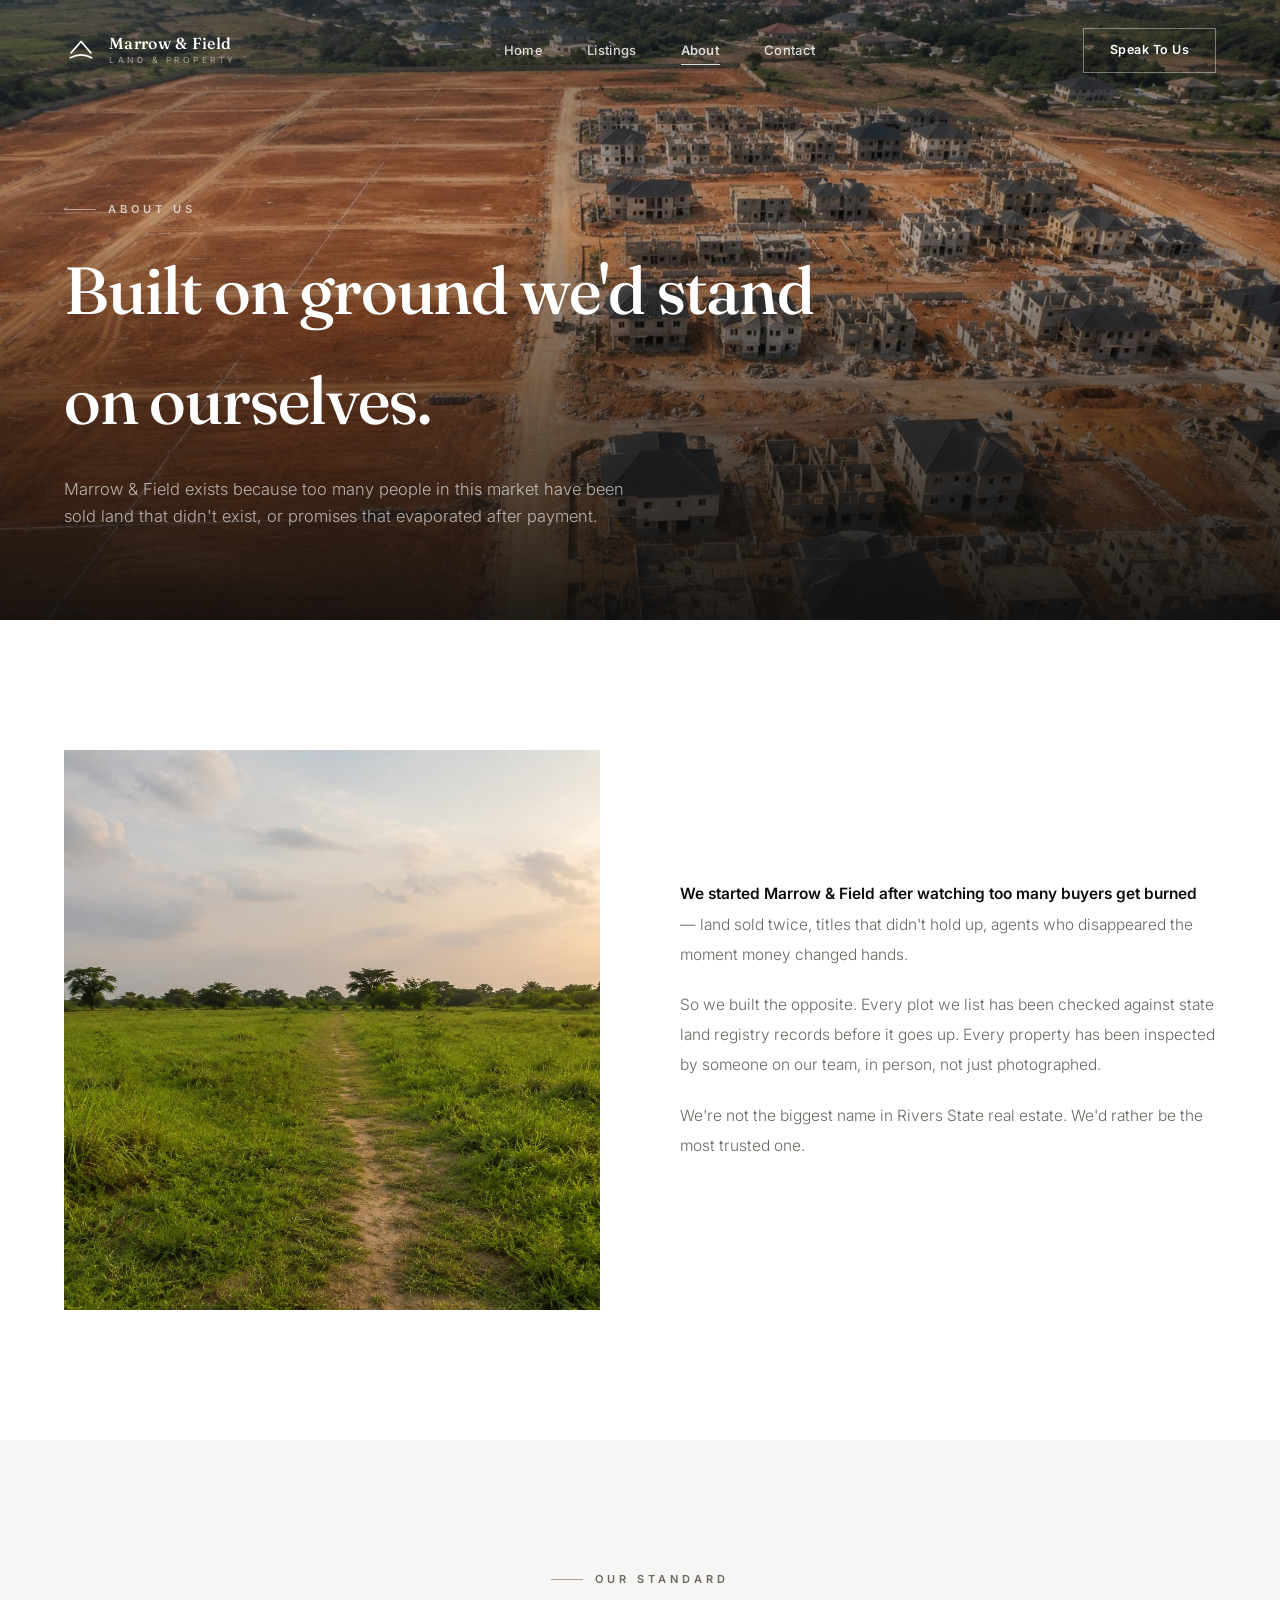
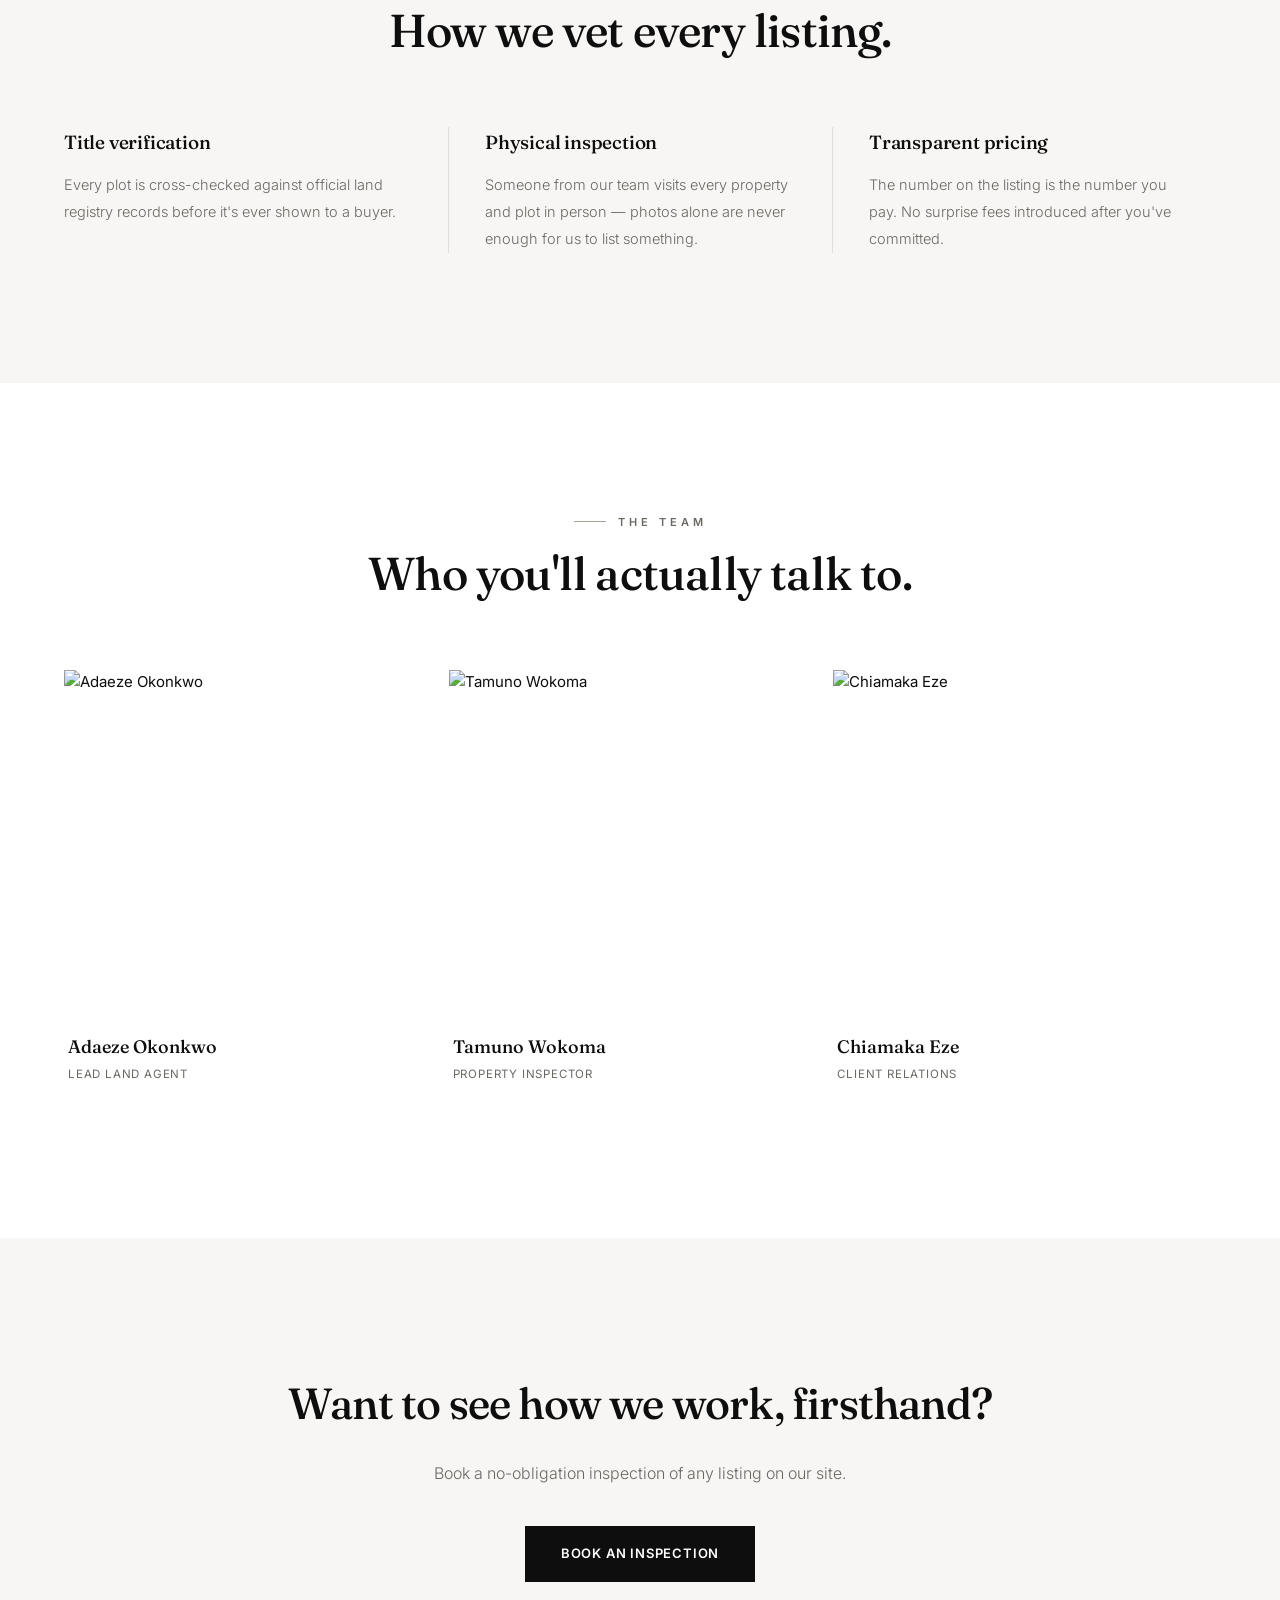
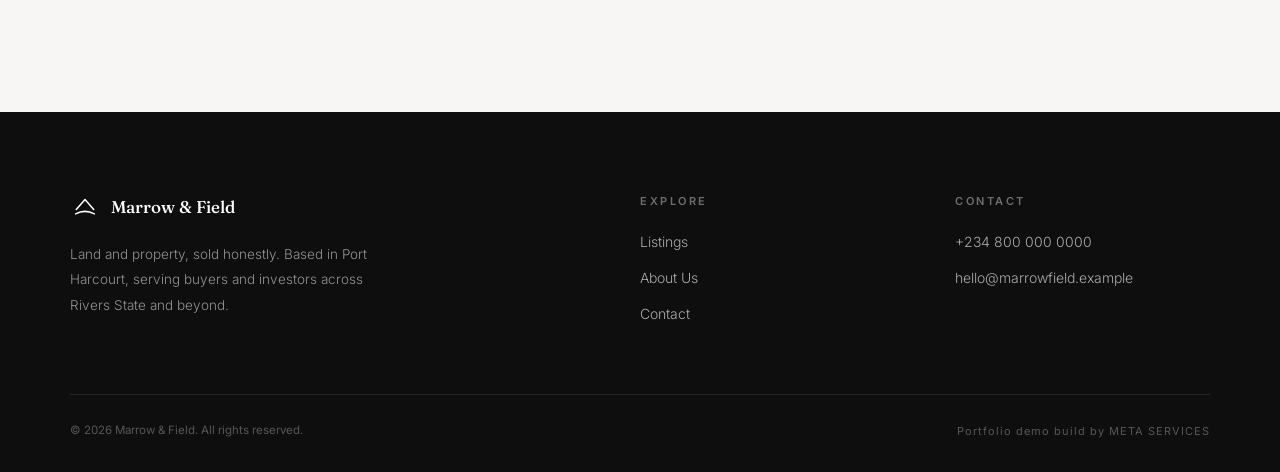
==== commit 0b6e5945: "New logo, curated image set, parallax and tilt interactions" ====
--- a/about.html
+++ b/about.html
@@ -14,10 +14,7 @@
 
 <nav id="navbar">
     <a href="index.html" class="nav-logo">
-        <svg viewBox="0 0 48 48" fill="none">
-            <path d="M4 34 L18 14 L28 24 L44 6" stroke="currentColor" stroke-width="2.5" stroke-linecap="round" stroke-linejoin="round"/>
-            <path d="M4 40 L20 22 L30 30 L44 16" stroke="currentColor" stroke-width="2.5" stroke-linecap="round" stroke-linejoin="round"/>
-        </svg>
+        <svg viewBox="0 0 48 48" fill="none"><path d="M10 28 L24 12 L38 28" stroke="currentColor" stroke-width="2.4" stroke-linecap="round" stroke-linejoin="round"/><path d="M9 35 Q24 27 39 35" stroke="currentColor" stroke-width="2.4" stroke-linecap="round"/></svg>
         <div class="nav-logo-txt">
             <span class="nav-logo-name">Marrow &amp; Field</span>
             <span class="nav-logo-sub">Land &amp; Property</span>
@@ -42,7 +39,7 @@
     <a href="contact.html" class="nav-cta">Speak To Us</a>
 </div>
 
-<div class="page-header with-image" style="background-image:url('images/construction-2.jpg');">
+<div class="page-header with-image" style="background-image:url('images/construction-6.jpg');">
     <div class="eyebrow"><span class="dash"></span>About Us</div>
     <h1>Built on ground we'd stand on ourselves.</h1>
     <p>Marrow & Field exists because too many people in this market have been sold land that didn't exist, or promises that evaporated after payment.</p>
@@ -52,7 +49,7 @@
     <div class="about-story reveal">
         <div>
             <div class="about-img">
-                <img src="images/construction-2.jpg" alt="Aerial view of land development">
+                <img src="images/land-1.jpg" alt="Open land ready for development">
             </div>
         </div>
         <div>
@@ -68,16 +65,16 @@
         <div class="eyebrow"><span class="dash"></span>Our Standard</div>
         <h2 class="section-title">How we vet every listing.</h2>
     </div>
-    <div class="values-grid reveal">
-        <div class="value-item">
+    <div class="values-grid">
+        <div class="value-item reveal">
             <h3>Title verification</h3>
             <p>Every plot is cross-checked against official land registry records before it's ever shown to a buyer.</p>
         </div>
-        <div class="value-item">
+        <div class="value-item reveal">
             <h3>Physical inspection</h3>
             <p>Someone from our team visits every property and plot in person — photos alone are never enough for us to list something.</p>
         </div>
-        <div class="value-item">
+        <div class="value-item reveal">
             <h3>Transparent pricing</h3>
             <p>The number on the listing is the number you pay. No surprise fees introduced after you've committed.</p>
         </div>
@@ -89,22 +86,22 @@
         <div class="eyebrow"><span class="dash"></span>The Team</div>
         <h2 class="section-title">Who you'll actually talk to.</h2>
     </div>
-    <div class="team-grid reveal">
-        <div class="team-card">
+    <div class="team-grid">
+        <div class="team-card reveal">
             <img class="team-avatar" src="images/team-1.jpg" alt="Adaeze Okonkwo">
             <div class="team-info">
                 <h4>Adaeze Okonkwo</h4>
                 <span>Lead Land Agent</span>
             </div>
         </div>
-        <div class="team-card">
+        <div class="team-card reveal">
             <img class="team-avatar" src="images/team-2.jpg" alt="Tamuno Wokoma">
             <div class="team-info">
                 <h4>Tamuno Wokoma</h4>
                 <span>Property Inspector</span>
             </div>
         </div>
-        <div class="team-card">
+        <div class="team-card reveal">
             <img class="team-avatar" src="images/team-3.jpg" alt="Chiamaka Eze">
             <div class="team-info">
                 <h4>Chiamaka Eze</h4>
@@ -126,7 +123,7 @@
     <div class="foot-grid">
         <div>
             <div class="foot-brand">
-                <svg viewBox="0 0 48 48" fill="none"><path d="M4 34 L18 14 L28 24 L44 6" stroke="#FFFFFF" stroke-width="2.5" stroke-linecap="round" stroke-linejoin="round"/><path d="M4 40 L20 22 L30 30 L44 16" stroke="#FFFFFF" stroke-width="2.5" stroke-linecap="round" stroke-linejoin="round"/></svg>
+                <svg viewBox="0 0 48 48" fill="none"><path d="M10 28 L24 12 L38 28" stroke="#FFFFFF" stroke-width="2.4" stroke-linecap="round" stroke-linejoin="round"/><path d="M9 35 Q24 27 39 35" stroke="#FFFFFF" stroke-width="2.4" stroke-linecap="round"/></svg>
                 <span>Marrow &amp; Field</span>
             </div>
             <p>Land and property, sold honestly. Based in Port Harcourt, serving buyers and investors across Rivers State and beyond.</p>
--- a/css/style.css
+++ b/css/style.css
@@ -189,7 +189,7 @@
 
 /* ============ LISTINGS GRID ============ */
 .listings-grid { display:grid; grid-template-columns:repeat(3,1fr); gap:2px; }
-.listing-card { background:var(--white); overflow:hidden; }
+.listing-card { background:var(--white); overflow:hidden; transition:transform 0.15s ease-out, box-shadow 0.3s ease; will-change:transform; }
 .listing-img-wrap { overflow:hidden; height:300px; position:relative; }
 .listing-img { width:100%; height:300px; object-fit:cover; display:block; transition:transform 0.7s cubic-bezier(.16,1,.3,1); will-change:transform; }
 .listing-card:hover .listing-img { transform:scale(1.06); }
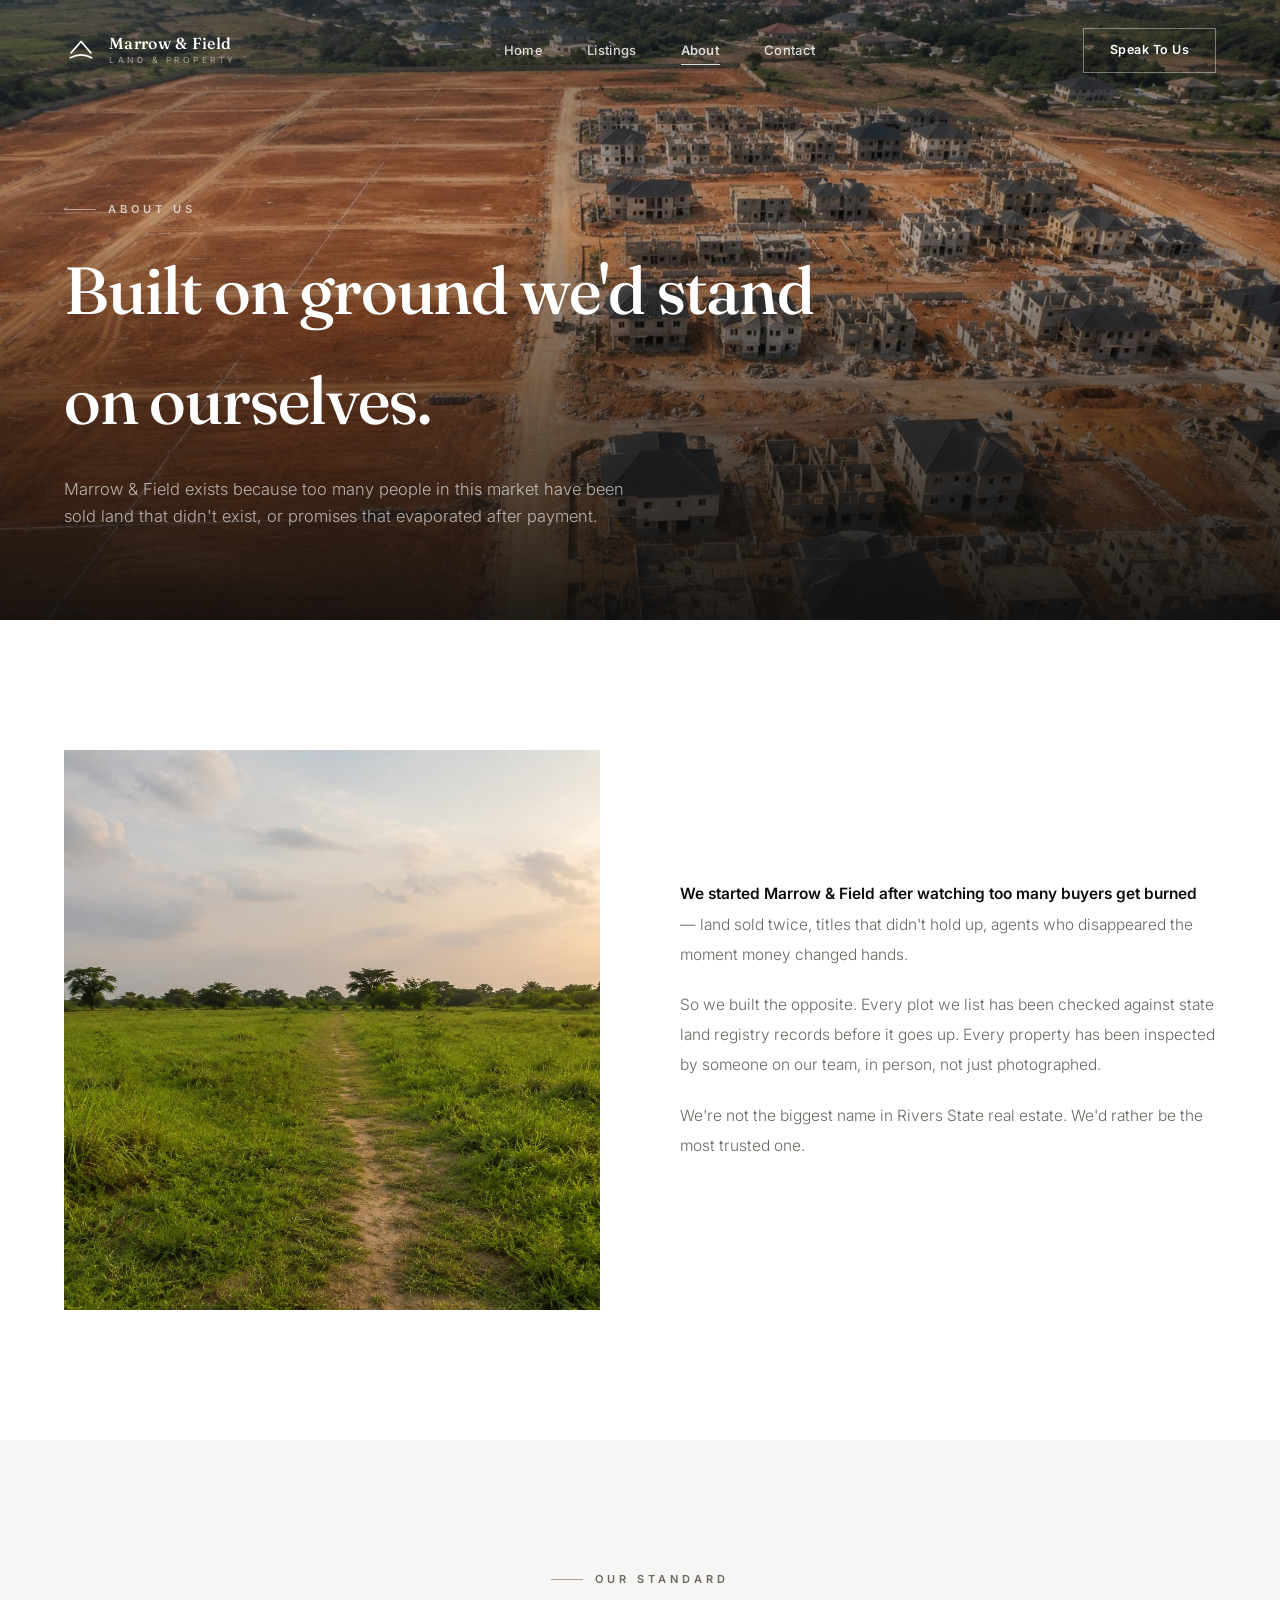
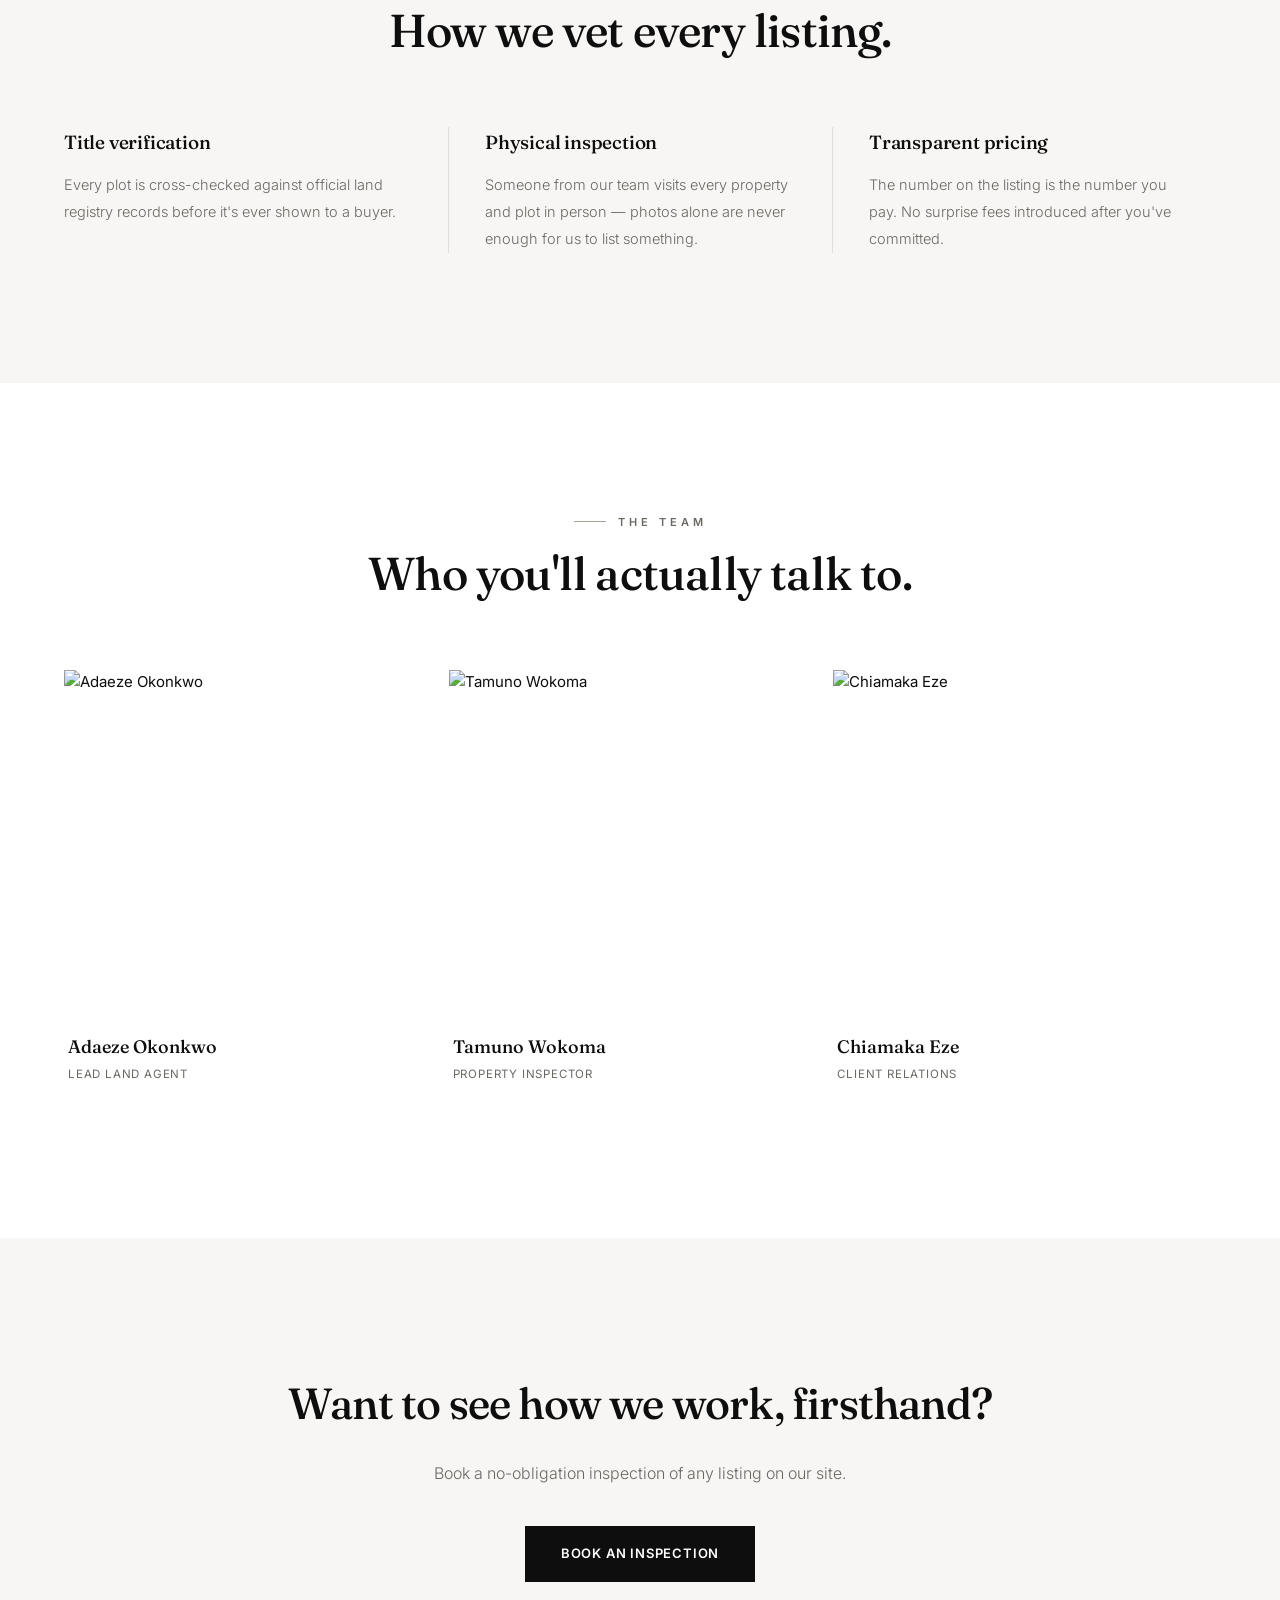
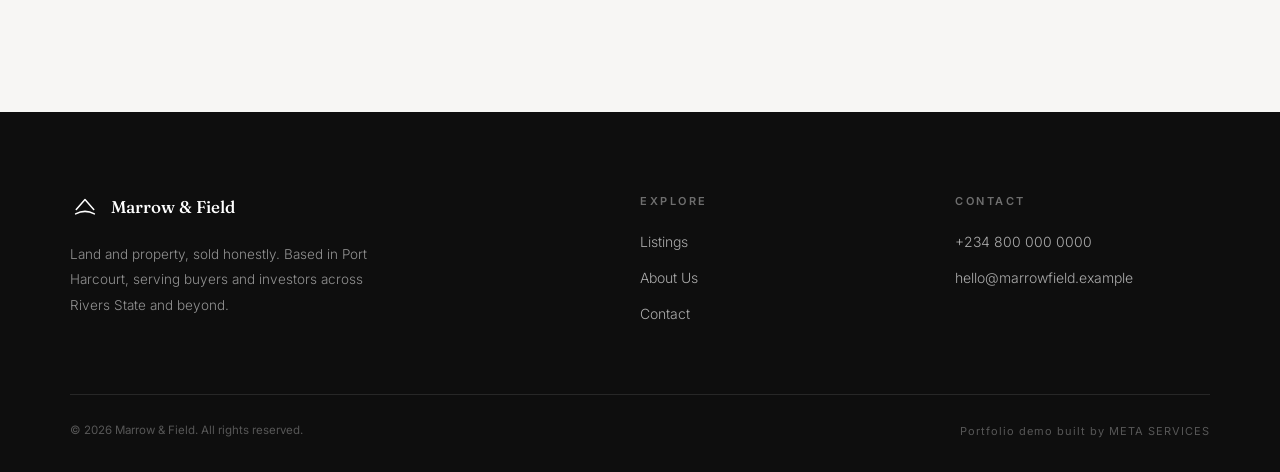
==== commit 1149ede6: "Fix invisible nav button on hover, remove hero dots, fix build/built typo" ====
--- a/about.html
+++ b/about.html
@@ -142,7 +142,7 @@
     </div>
     <div class="foot-bottom">
         <p>&copy; 2026 Marrow &amp; Field. All rights reserved.</p>
-        <span class="demo-tag">Portfolio demo build by META SERVICES</span>
+        <span class="demo-tag">Portfolio demo built by META SERVICES</span>
     </div>
 </footer>
 
--- a/css/style.css
+++ b/css/style.css
@@ -63,6 +63,7 @@
 }
 nav.scrolled .nav-cta { border-color:var(--black); color:var(--black); }
 .nav-cta:hover { background:var(--black); color:var(--white); border-color:var(--black); }
+nav.scrolled .nav-cta:hover { background:var(--black); color:var(--white); border-color:var(--black); }
 
 .hamburger { display:none; flex-direction:column; gap:5px; background:none; border:none; cursor:pointer; padding:4px; }
 .hamburger span { width:22px; height:1.5px; background:var(--white); display:block; transition:background 0.3s; }
@@ -134,10 +135,6 @@
     transition:border-color 0.3s ease, background 0.3s ease;
 }
 .btn-outline:hover { border-color:var(--white); background:rgba(255,255,255,0.1); }
-
-.hero-dots { position:absolute; bottom:36px; right:64px; z-index:2; display:flex; gap:10px; }
-.hero-dot { width:24px; height:2px; background:rgba(255,255,255,0.35); cursor:pointer; transition:background 0.3s; border:none; }
-.hero-dot.active { background:var(--white); }
 
 .hero-divider { display:none; }
 
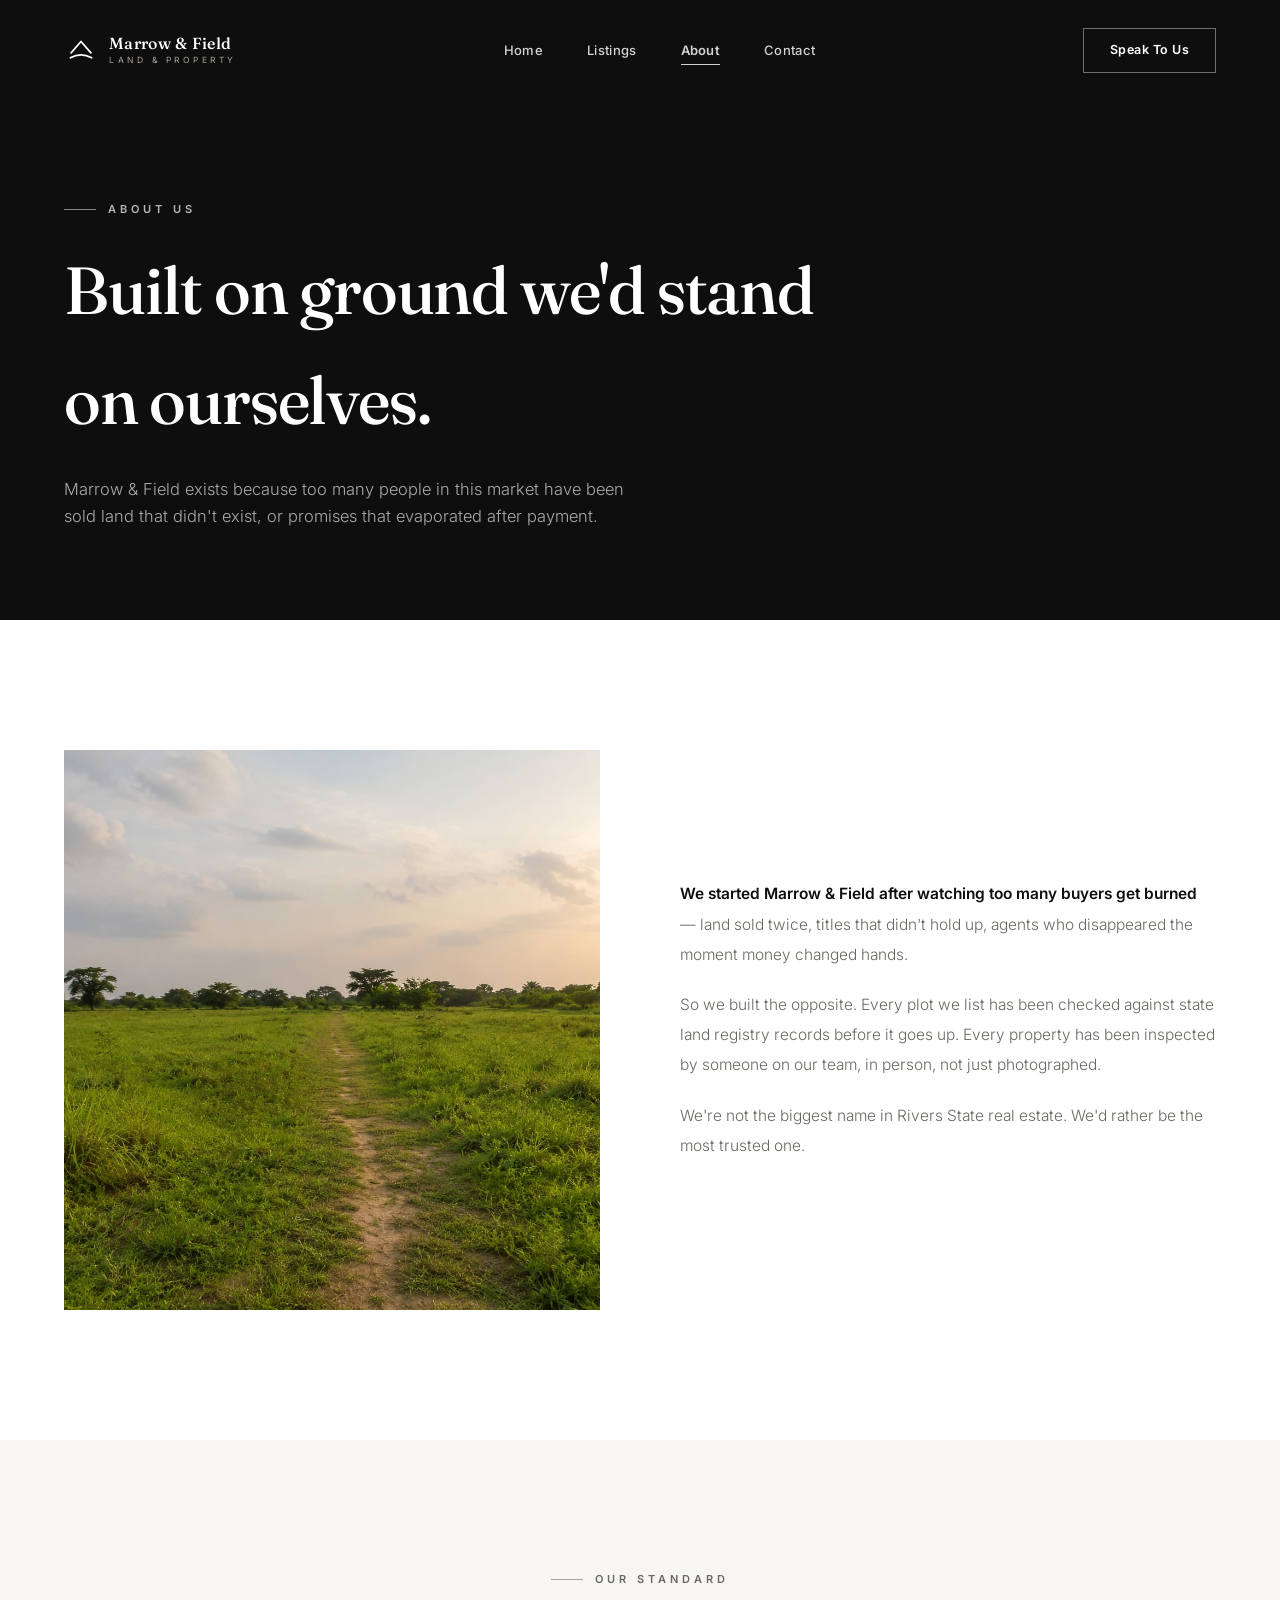
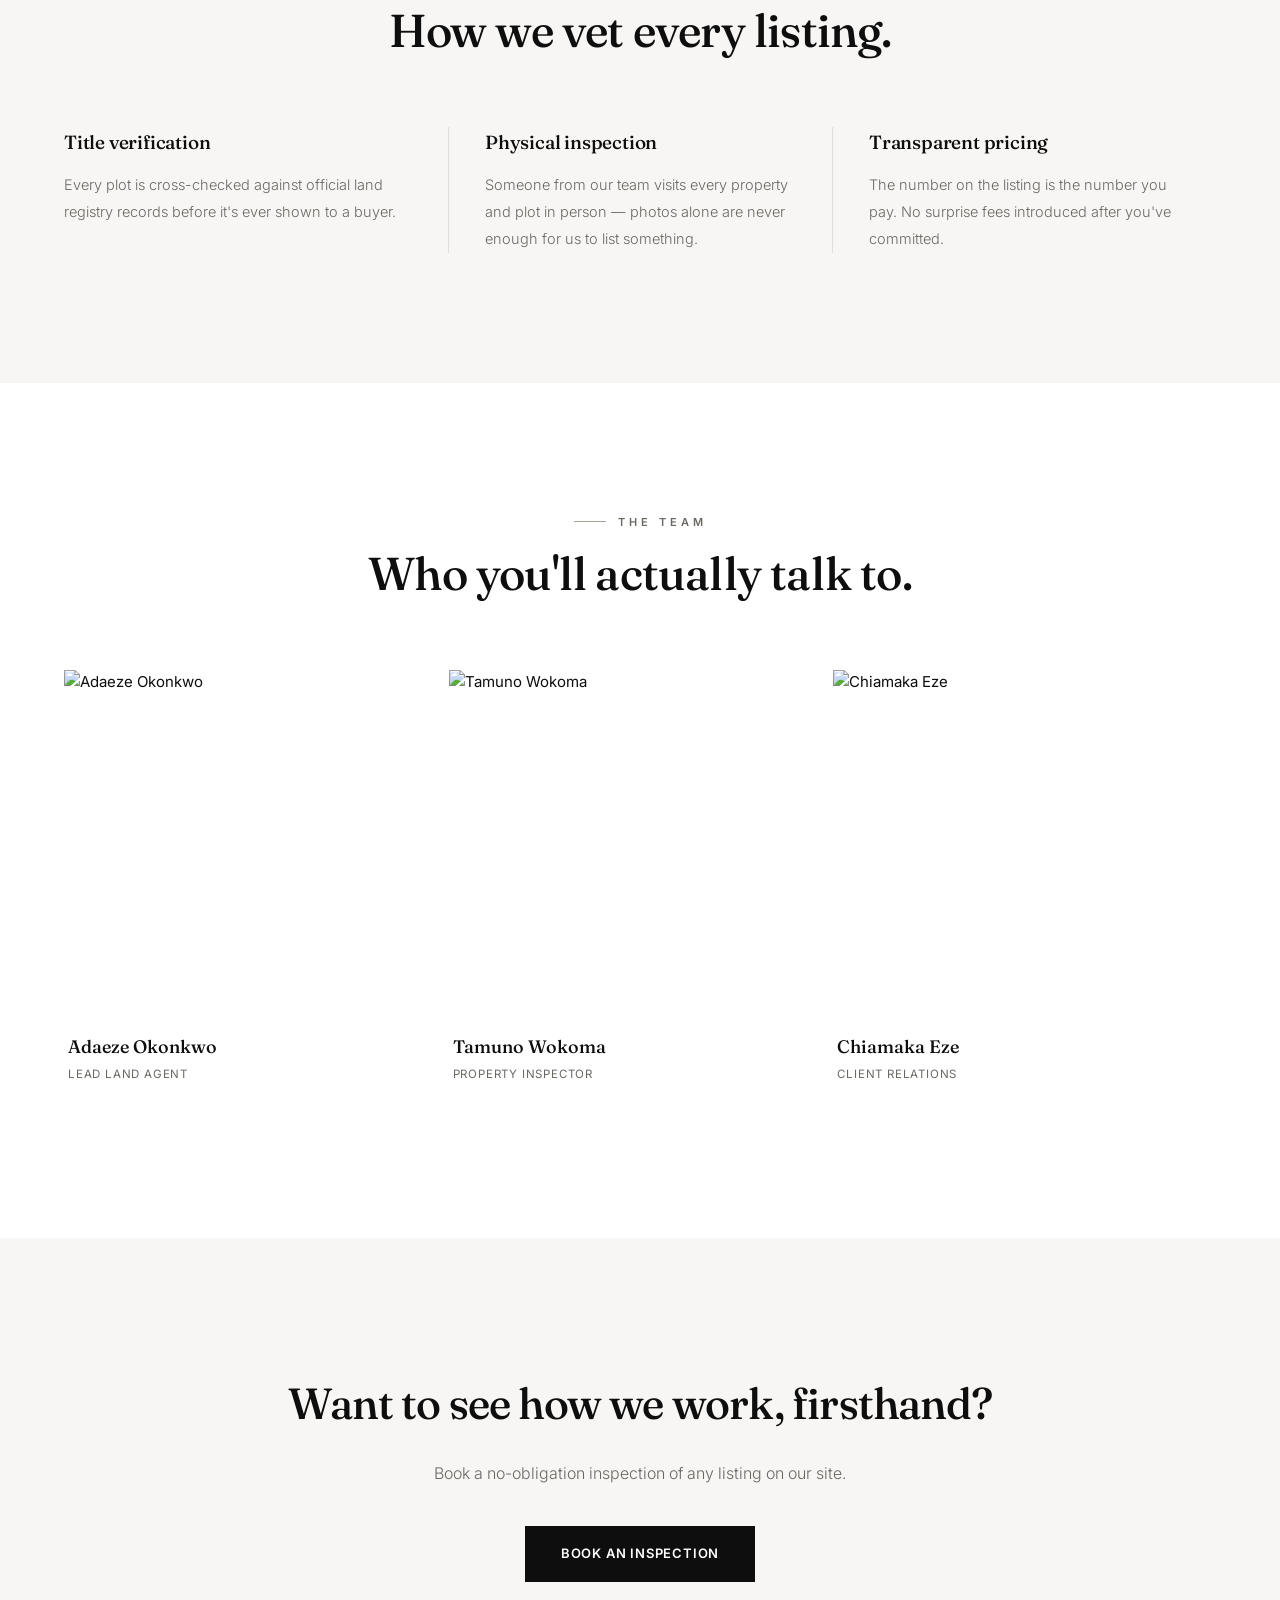
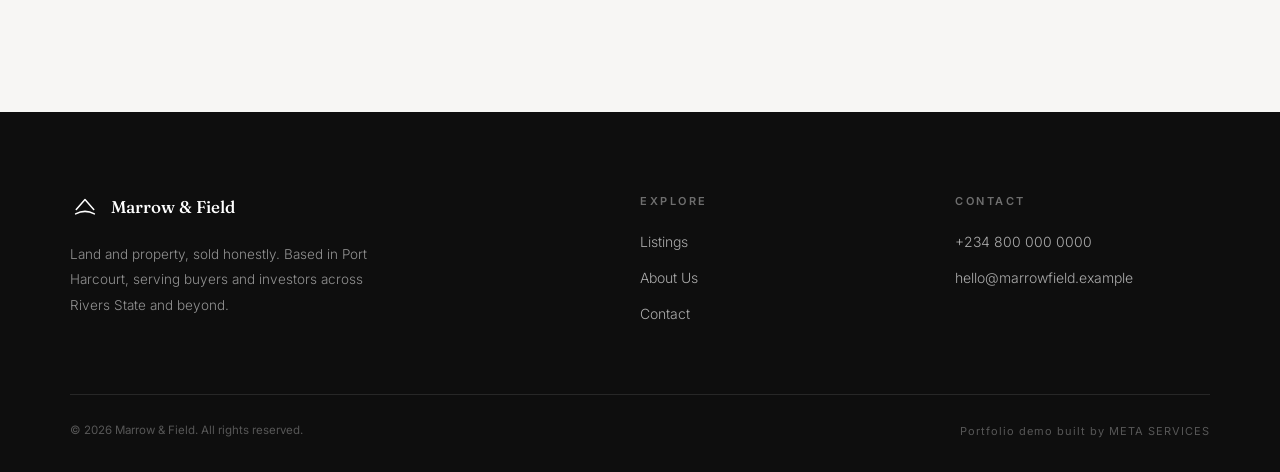
==== commit af504cb8: "Detailed blueprint model, beige/ash palette, fix flat image treatment" ====
--- a/about.html
+++ b/about.html
@@ -39,7 +39,7 @@
     <a href="contact.html" class="nav-cta">Speak To Us</a>
 </div>
 
-<div class="page-header with-image" style="background-image:url('images/construction-6.jpg');">
+<div class="page-header with-image" style="--bg-img:url('images/construction-6.jpg');">
     <div class="eyebrow"><span class="dash"></span>About Us</div>
     <h1>Built on ground we'd stand on ourselves.</h1>
     <p>Marrow & Field exists because too many people in this market have been sold land that didn't exist, or promises that evaporated after payment.</p>
--- a/css/style.css
+++ b/css/style.css
@@ -9,7 +9,11 @@
     --grey-light: #A8A39A;
     --line:       rgba(14,14,14,0.1);
     --line-dark:  rgba(255,255,255,0.14);
-    --accent:     #2F3B2A;
+    --accent:     #6B6356;
+    --beige:      #C9BFA9;
+    --beige-dim:  #A89E86;
+    --ash:        #8C8B85;
+    --ash-dim:    #5E5D58;
     --font-display: 'Fraunces', serif;
     --font-body:    'Inter', sans-serif;
 }
@@ -93,11 +97,11 @@
 }
 .hero-slide.active {
     opacity:1;
-    animation:ken-burns 9s linear forwards;
+    animation:ken-burns 14s linear forwards;
 }
 @keyframes ken-burns {
     from { transform:scale(1); }
-    to   { transform:scale(1.08); }
+    to   { transform:scale(1.32); }
 }
 .hero-overlay {
     position:absolute; inset:0; z-index:1;
@@ -128,7 +132,7 @@
     letter-spacing:0.8px; text-transform:uppercase; display:inline-flex; align-items:center; gap:10px;
     transition:background 0.3s ease, color 0.3s ease, letter-spacing 0.3s ease;
 }
-.btn-primary:hover { background:var(--accent); color:var(--white); letter-spacing:1.2px; }
+.btn-primary:hover { background:var(--ash-dim); color:var(--white); letter-spacing:1.2px; }
 .btn-outline {
     border:1px solid rgba(255,255,255,0.45); color:var(--white);
     padding:17px 36px; font-size:13px; font-weight:600; letter-spacing:0.8px; text-transform:uppercase;
@@ -161,10 +165,16 @@
 .duality-half {
     padding:90px 60px; position:relative; min-height:480px;
     display:flex; flex-direction:column; justify-content:flex-end;
+    overflow:hidden;
+}
+.duality-half::after {
+    content:''; position:absolute; inset:0; z-index:0;
     background-size:cover; background-position:center;
+    background-image:var(--bg-img);
+    filter:saturate(0.94) contrast(1.05) brightness(0.96);
 }
 .duality-half::before {
-    content:''; position:absolute; inset:0;
+    content:''; position:absolute; inset:0; z-index:0;
     background:linear-gradient(180deg, rgba(14,14,14,0.1) 0%, rgba(14,14,14,0.75) 100%);
 }
 .duality-half > * { position:relative; z-index:1; }
@@ -186,10 +196,15 @@
 
 /* ============ LISTINGS GRID ============ */
 .listings-grid { display:grid; grid-template-columns:repeat(3,1fr); gap:2px; }
-.listing-card { background:var(--white); overflow:hidden; transition:transform 0.15s ease-out, box-shadow 0.3s ease; will-change:transform; }
+.listing-card { background:var(--white); overflow:hidden; transition:transform 0.15s ease-out, box-shadow 0.3s ease; will-change:transform; box-shadow:0 1px 3px rgba(14,14,14,0.06); border:1px solid var(--line); }
 .listing-img-wrap { overflow:hidden; height:300px; position:relative; }
-.listing-img { width:100%; height:300px; object-fit:cover; display:block; transition:transform 0.7s cubic-bezier(.16,1,.3,1); will-change:transform; }
-.listing-card:hover .listing-img { transform:scale(1.06); }
+.listing-img-wrap::after {
+    content:''; position:absolute; inset:0; z-index:1;
+    background:linear-gradient(180deg, rgba(14,14,14,0) 60%, rgba(14,14,14,0.18) 100%);
+    pointer-events:none;
+}
+.listing-img { width:100%; height:300px; object-fit:cover; display:block; transition:transform 0.7s cubic-bezier(.16,1,.3,1), filter 0.4s ease; will-change:transform; filter:saturate(0.96) contrast(1.04); }
+.listing-card:hover .listing-img { transform:scale(1.06); filter:saturate(1.05) contrast(1.06); }
 .listing-body { padding:28px 6px 8px; }
 .listing-type {
     display:inline-block; font-size:10px; letter-spacing:2px; text-transform:uppercase;
@@ -217,8 +232,105 @@
 .stats-grid { display:grid; grid-template-columns:repeat(4,1fr); gap:30px; max-width:1000px; margin:0 auto; }
 .stats-grid > div { text-align:center; border-left:1px solid rgba(255,255,255,0.12); }
 .stats-grid > div:first-child { border-left:none; }
-.stat-num { font-family:var(--font-display); font-size:46px; font-weight:400; color:var(--white); letter-spacing:-1px; }
+.stat-num { font-family:var(--font-display); font-size:46px; font-weight:400; color:var(--beige); letter-spacing:-1px; }
 .stat-lbl { font-size:11px; letter-spacing:2px; text-transform:uppercase; color:rgba(255,255,255,0.45); margin-top:12px; font-weight:500; }
+
+/* ============ WORD-BY-WORD TEXT REVEAL ============ */
+.word-reveal {
+    display:inline-block;
+    overflow:hidden;
+    vertical-align:top;
+}
+.word-reveal-inner {
+    display:inline-block;
+    transform:translateY(110%);
+    transition:transform 0.7s cubic-bezier(.2,.8,.2,1);
+    will-change:transform;
+}
+.word-reveal.show .word-reveal-inner { transform:translateY(0); }
+
+/* ============ 3D HOLOGRAM SECTION ============ */
+.hologram-section {
+    position:relative; background:var(--black); min-height:640px;
+    display:flex; align-items:center; overflow:hidden;
+    padding:90px 64px;
+}
+.hologram-bg-grid {
+    position:absolute; inset:0; opacity:0.4; pointer-events:none;
+    background-image:
+        linear-gradient(rgba(140,139,133,0.08) 1px, transparent 1px),
+        linear-gradient(90deg, rgba(140,139,133,0.08) 1px, transparent 1px);
+    background-size:48px 48px;
+}
+.hologram-inner {
+    position:relative; z-index:2; display:grid; grid-template-columns:1fr 1.1fr;
+    gap:60px; align-items:center; max-width:1300px; margin:0 auto; width:100%;
+}
+.hologram-text .eyebrow { color:var(--beige); }
+.hologram-text .eyebrow .dash { background:var(--beige); }
+.hologram-text h2 {
+    font-family:var(--font-display); font-size:clamp(28px,3.4vw,44px); font-weight:500;
+    color:var(--white); letter-spacing:-0.6px; line-height:1.18; margin-bottom:20px;
+}
+.hologram-text p { font-size:15.5px; color:rgba(255,255,255,0.6); line-height:1.85; font-weight:300; max-width:420px; }
+.hologram-canvas-wrap {
+    position:relative; height:520px; cursor:grab;
+}
+.hologram-canvas-wrap:active { cursor:grabbing; }
+.hologram-canvas-wrap canvas { display:block; width:100%; height:100%; }
+.hologram-hint {
+    position:absolute; bottom:14px; left:50%; transform:translateX(-50%);
+    color:rgba(255,255,255,0.35); font-size:10px; letter-spacing:3px; text-transform:uppercase;
+    pointer-events:none;
+}
+
+/* ============ SHOWCASE (diagonal split, synced transitions) ============ */
+.showcase {
+    position:relative; min-height:560px; overflow:hidden;
+    background:var(--black); display:flex; align-items:center; justify-content:center;
+}
+.showcase-slide {
+    position:absolute; inset:0; opacity:0;
+    transition:opacity 0.9s ease;
+    pointer-events:none;
+}
+.showcase-slide.active { opacity:1; pointer-events:auto; }
+.showcase-panel {
+    position:absolute; top:0; bottom:0;
+    background-size:cover; background-position:center;
+    transition:opacity 0.9s ease;
+    filter:saturate(0.94) contrast(1.05) brightness(0.96);
+}
+.showcase-panel.p1 { left:0; width:62%; clip-path:polygon(0 0, 100% 0, 78% 100%, 0% 100%); }
+.showcase-panel.p2 { left:55%; right:0; clip-path:polygon(22% 0, 100% 0, 100% 100%, 0% 100%); }
+.showcase-slide.active .showcase-panel { animation:showcase-zoom 8s ease-out forwards; }
+@keyframes showcase-zoom {
+    from { transform:scale(1.12); }
+    to   { transform:scale(1); }
+}
+.showcase-text {
+    position:relative; z-index:3; text-align:center; max-width:560px;
+    padding:0 24px;
+}
+.showcase-eyebrow {
+    font-size:11px; letter-spacing:4px; text-transform:uppercase;
+    color:var(--beige); font-weight:600; margin-bottom:18px;
+    opacity:0; transform:translateY(14px); transition:opacity 0.7s ease, transform 0.7s ease;
+}
+.showcase-slide.active .showcase-eyebrow { opacity:1; transform:translateY(0); transition-delay:0.3s; }
+.showcase-text h3 {
+    font-family:var(--font-display); font-size:clamp(28px,4vw,46px); font-weight:500;
+    color:var(--white); letter-spacing:-0.8px; line-height:1.15;
+    opacity:0; transform:translateY(18px); transition:opacity 0.8s ease, transform 0.8s ease;
+}
+.showcase-slide.active .showcase-text h3 { opacity:1; transform:translateY(0); transition-delay:0.45s; }
+.showcase-overlay {
+    position:absolute; inset:0; z-index:2;
+    background:linear-gradient(180deg, rgba(14,14,14,0.55) 0%, rgba(14,14,14,0.25) 45%, rgba(14,14,14,0.6) 100%);
+}
+.showcase-dots { position:absolute; bottom:28px; left:50%; transform:translateX(-50%); z-index:4; display:flex; gap:10px; }
+.showcase-dot { width:7px; height:7px; border-radius:50%; background:rgba(255,255,255,0.3); border:none; cursor:pointer; transition:background 0.3s, transform 0.3s; padding:0; }
+.showcase-dot.active { background:var(--white); transform:scale(1.3); }
 
 /* ============ CTA BAND ============ */
 .cta-band {
@@ -228,7 +340,7 @@
 .cta-band h2 { font-family:var(--font-display); font-size:clamp(30px,3.4vw,48px); font-weight:500; color:var(--black); margin-bottom:20px; letter-spacing:-0.8px; }
 .cta-band p { font-size:16px; color:var(--grey); max-width:480px; margin:0 auto 40px; font-weight:300; }
 .cta-band .btn-primary { background:var(--black); color:var(--white); }
-.cta-band .btn-primary:hover { background:var(--accent); }
+.cta-band .btn-primary:hover { background:var(--ash-dim); }
 
 /* ============ FOOTER ============ */
 footer { background:var(--black); padding:80px 64px 32px; color:rgba(255,255,255,0.55); }
@@ -250,9 +362,14 @@
     position:relative; overflow:hidden; min-height:60vh;
     display:flex; flex-direction:column; justify-content:flex-end;
 }
-.page-header.with-image { background-size:cover; background-position:center; }
+.page-header.with-image::before {
+    content:''; position:absolute; inset:0; z-index:0;
+    background-size:cover; background-position:center;
+    background-image:var(--bg-img);
+    filter:saturate(0.94) contrast(1.05) brightness(0.96);
+}
 .page-header.with-image::after {
-    content:''; position:absolute; inset:0;
+    content:''; position:absolute; inset:0; z-index:0;
     background:linear-gradient(180deg, rgba(14,14,14,0.45) 0%, rgba(14,14,14,0.2) 35%, rgba(14,14,14,0.92) 100%);
 }
 .page-header .eyebrow { color:rgba(255,255,255,0.7); position:relative; z-index:1; }
@@ -307,7 +424,7 @@
     padding:17px 38px; font-size:12.5px; font-weight:600; letter-spacing:0.8px; text-transform:uppercase;
     cursor:pointer; transition:background 0.3s;
 }
-.form-submit:hover { background:var(--accent); }
+.form-submit:hover { background:var(--ash-dim); }
 .map-frame { margin-top:50px; position:relative; }
 .map-frame iframe { width:100%; height:340px; border:0; display:block; filter:grayscale(0.15) contrast(1.05); }
 .map-badge {
@@ -352,4 +469,10 @@
     .page-header { padding:150px 24px 60px; min-height:50vh; }
     .map-badge { position:static; margin-top:0; max-width:none; }
     .about-img img { height:320px; }
+    .showcase { min-height:440px; }
+    .showcase-panel.p1 { width:100%; clip-path:none; }
+    .showcase-panel.p2 { display:none; }
+    .hologram-section { padding:60px 24px; min-height:auto; }
+    .hologram-inner { grid-template-columns:1fr; gap:30px; }
+    .hologram-canvas-wrap { height:380px; }
 }
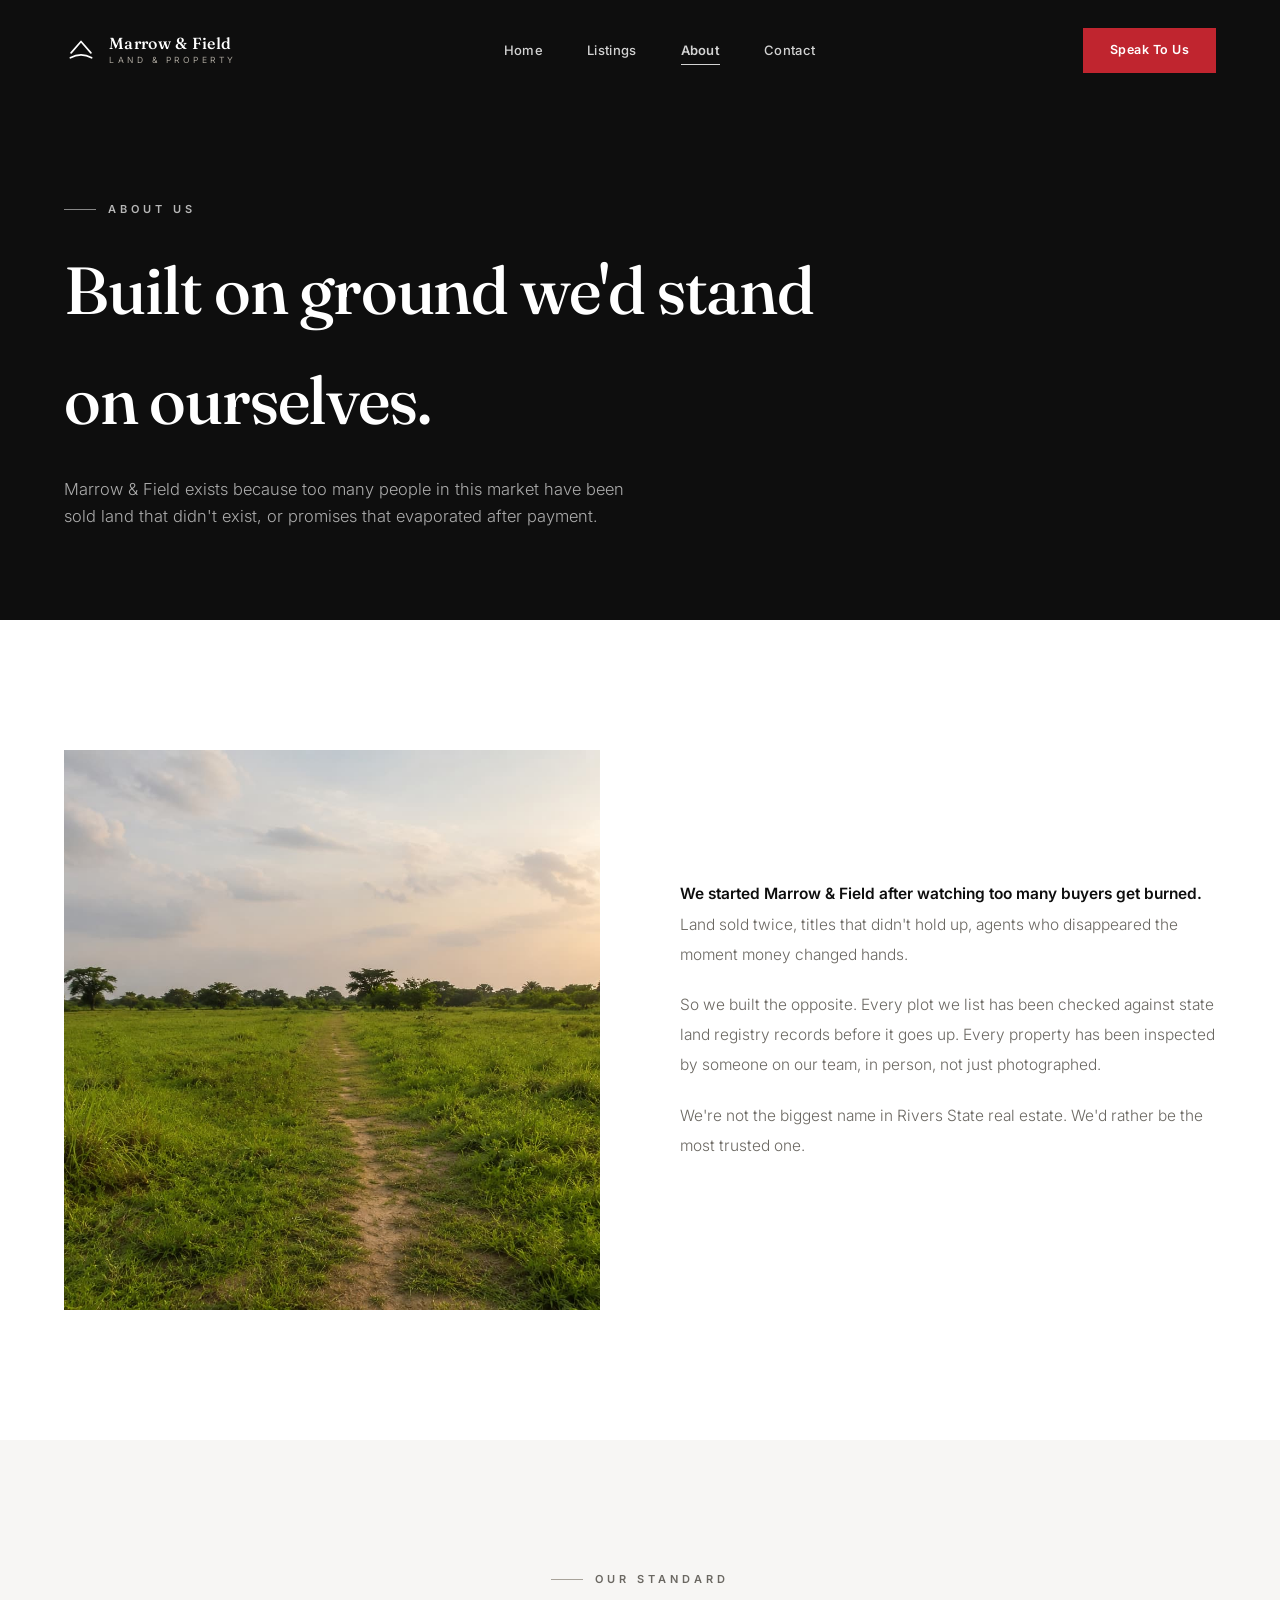
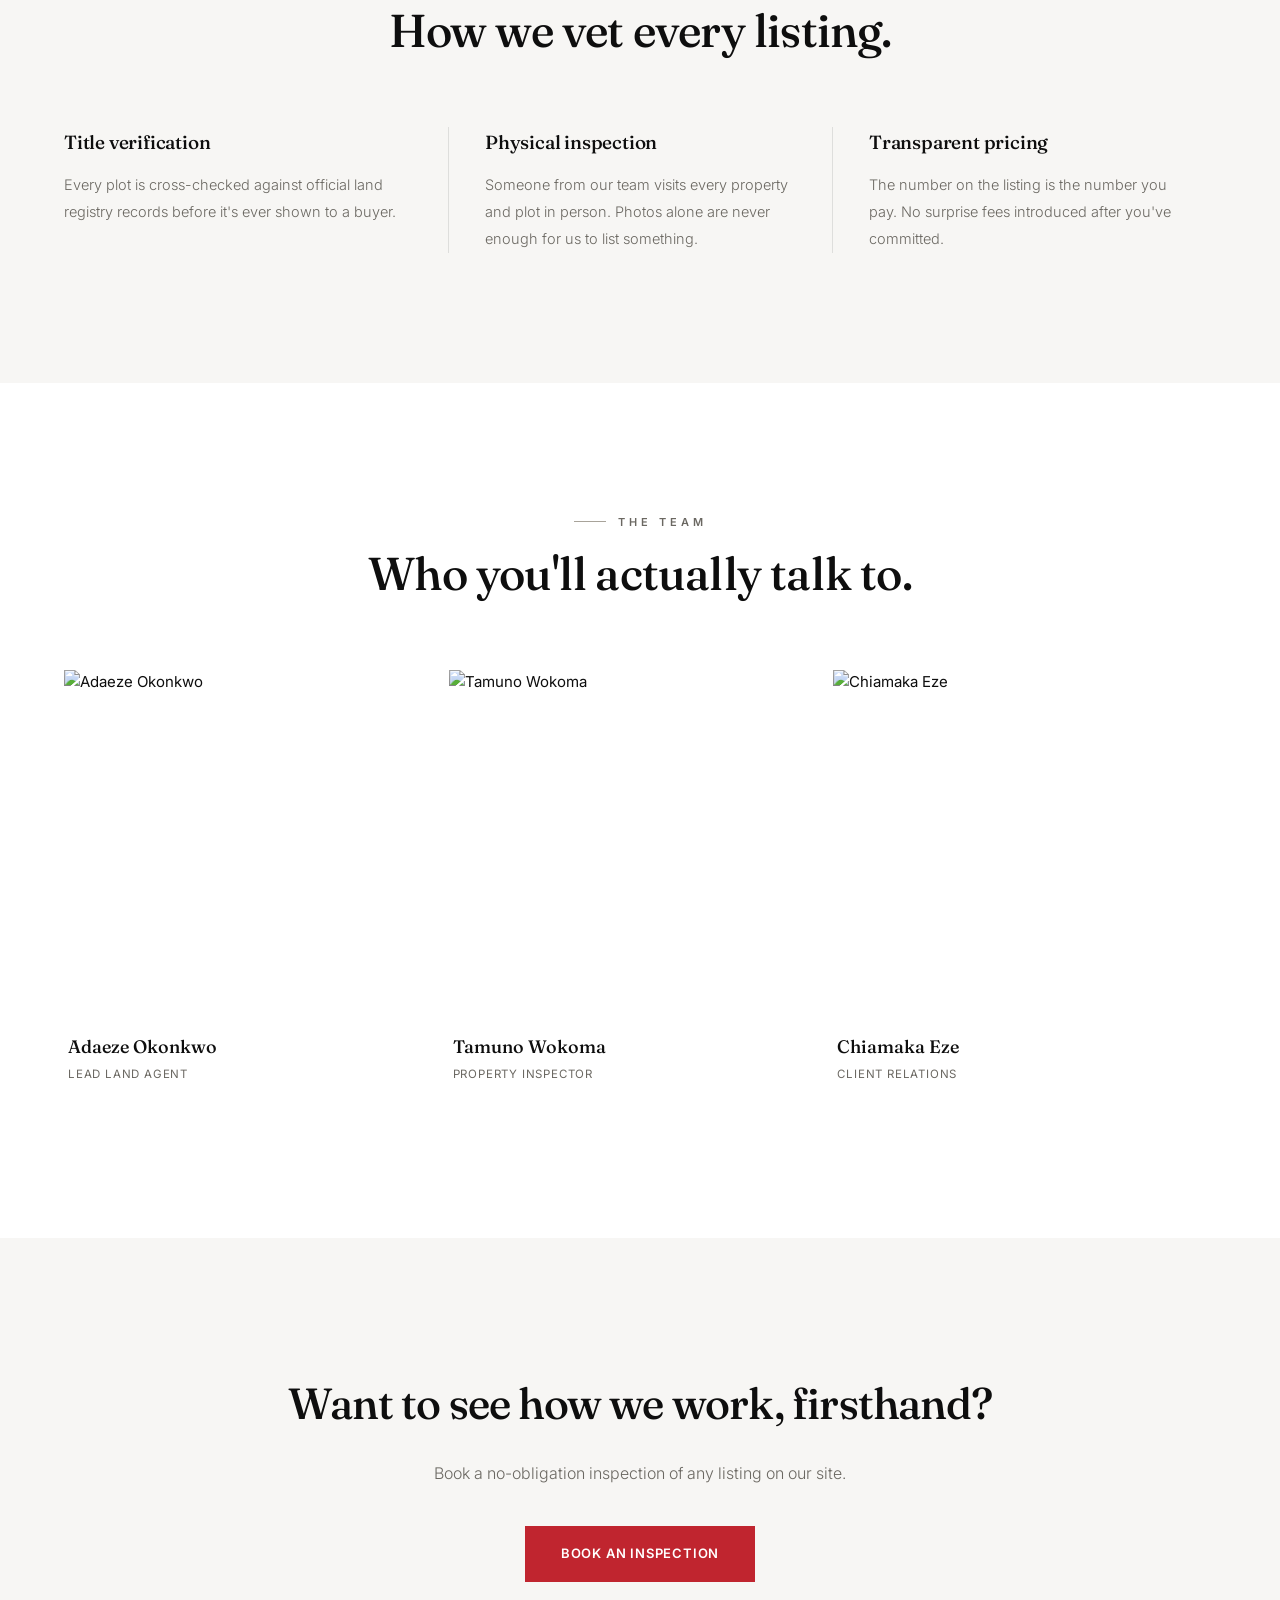
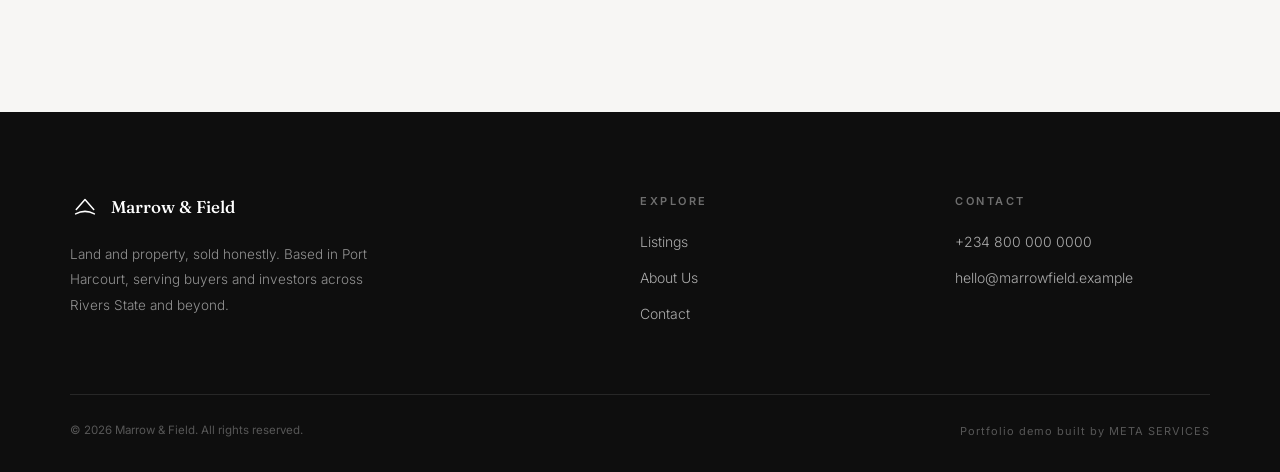
==== commit 69bc733c: "Fix invisible dash dividers, fix showcase panel gap, remove em-dashes, add blueprint zoom" ====
--- a/about.html
+++ b/about.html
@@ -3,7 +3,7 @@
 <head>
 <meta charset="UTF-8">
 <meta name="viewport" content="width=device-width, initial-scale=1.0">
-<meta name="description" content="About Marrow & Field — a land and property company built on verified titles and honest pricing.">
+<meta name="description" content="About Marrow & Field, a land and property company built on verified titles and honest pricing.">
 <title>About Us | Marrow & Field</title>
 <link rel="preconnect" href="https://fonts.googleapis.com">
 <link rel="preconnect" href="https://fonts.gstatic.com" crossorigin>
@@ -53,7 +53,7 @@
             </div>
         </div>
         <div>
-            <p><strong>We started Marrow & Field after watching too many buyers get burned</strong> — land sold twice, titles that didn't hold up, agents who disappeared the moment money changed hands.</p>
+            <p><strong>We started Marrow & Field after watching too many buyers get burned.</strong> Land sold twice, titles that didn't hold up, agents who disappeared the moment money changed hands.</p>
             <p>So we built the opposite. Every plot we list has been checked against state land registry records before it goes up. Every property has been inspected by someone on our team, in person, not just photographed.</p>
             <p>We're not the biggest name in Rivers State real estate. We'd rather be the most trusted one.</p>
         </div>
@@ -72,7 +72,7 @@
         </div>
         <div class="value-item reveal">
             <h3>Physical inspection</h3>
-            <p>Someone from our team visits every property and plot in person — photos alone are never enough for us to list something.</p>
+            <p>Someone from our team visits every property and plot in person. Photos alone are never enough for us to list something.</p>
         </div>
         <div class="value-item reveal">
             <h3>Transparent pricing</h3>
--- a/css/style.css
+++ b/css/style.css
@@ -9,11 +9,14 @@
     --grey-light: #A8A39A;
     --line:       rgba(14,14,14,0.1);
     --line-dark:  rgba(255,255,255,0.14);
-    --accent:     #6B6356;
-    --beige:      #C9BFA9;
-    --beige-dim:  #A89E86;
+    --accent:     #7A1620;
+    --beige:      #C0252F;
+    --beige-dim:  #8C1822;
     --ash:        #8C8B85;
     --ash-dim:    #5E5D58;
+    --crimson:    #C0252F;
+    --crimson-dark:#8C1822;
+    --crimson-deep:#5E0F16;
     --font-display: 'Fraunces', serif;
     --font-body:    'Inter', sans-serif;
 }
@@ -44,7 +47,8 @@
     padding:18px 64px; background:rgba(255,255,255,0.97);
     backdrop-filter:blur(14px); box-shadow:0 1px 0 var(--line);
 }
-nav.scrolled .nav-logo-name, nav.scrolled .nav-links a, nav.scrolled .hamburger span { color:var(--black); }
+nav.scrolled .nav-logo-name, nav.scrolled .nav-links a { color:var(--black); }
+nav.scrolled .hamburger span { background:var(--black); }
 nav.scrolled .nav-links a { color:var(--grey); }
 
 .nav-logo { display:flex; align-items:center; gap:11px; color:var(--white); transition:color 0.3s; }
@@ -61,13 +65,13 @@
 .nav-links a.active { font-weight:600; }
 
 .nav-cta {
-    border:1px solid rgba(255,255,255,0.4); color:var(--white);
+    background:var(--crimson); border:1px solid var(--crimson); color:var(--white);
     padding:11px 26px; font-size:12.5px; font-weight:600; letter-spacing:0.5px;
     transition:background 0.3s, color 0.3s, border-color 0.3s;
 }
-nav.scrolled .nav-cta { border-color:var(--black); color:var(--black); }
-.nav-cta:hover { background:var(--black); color:var(--white); border-color:var(--black); }
-nav.scrolled .nav-cta:hover { background:var(--black); color:var(--white); border-color:var(--black); }
+nav.scrolled .nav-cta { background:var(--crimson); border-color:var(--crimson); color:var(--white); }
+.nav-cta:hover { background:var(--crimson-dark); border-color:var(--crimson-dark); color:var(--white); }
+nav.scrolled .nav-cta:hover { background:var(--crimson-dark); border-color:var(--crimson-dark); color:var(--white); }
 
 .hamburger { display:none; flex-direction:column; gap:5px; background:none; border:none; cursor:pointer; padding:4px; }
 .hamburger span { width:22px; height:1.5px; background:var(--white); display:block; transition:background 0.3s; }
@@ -114,7 +118,7 @@
     font-size:11px; letter-spacing:4px; text-transform:uppercase;
     color:rgba(255,255,255,0.85); font-weight:600; margin-bottom:26px;
 }
-.hero-eyebrow .dash { width:32px; height:1px; background:rgba(255,255,255,0.6); }
+.hero-eyebrow .dash { display:inline-block; width:32px; height:1px; background:rgba(255,255,255,0.6); }
 .hero h1 {
     font-family:var(--font-display); font-weight:500;
     font-size:clamp(46px,7vw,92px); line-height:0.98;
@@ -152,7 +156,7 @@
     color:var(--grey); font-weight:600; margin-bottom:18px;
 }
 .section-hdr.center .eyebrow { justify-content:center; }
-.eyebrow .dash { width:32px; height:1px; background:var(--grey-light); }
+.eyebrow .dash { display:inline-block; width:32px; height:1px; background:var(--grey-light); }
 .section-title {
     font-family:var(--font-display); font-weight:500;
     font-size:clamp(32px,3.6vw,52px); line-height:1.1;
@@ -228,11 +232,33 @@
 .value-item p { font-size:14.5px; color:var(--grey); line-height:1.85; font-weight:300; }
 
 /* ============ STATS STRIP ============ */
-.stats-strip { background:var(--black); padding:80px 64px; }
-.stats-grid { display:grid; grid-template-columns:repeat(4,1fr); gap:30px; max-width:1000px; margin:0 auto; }
-.stats-grid > div { text-align:center; border-left:1px solid rgba(255,255,255,0.12); }
-.stats-grid > div:first-child { border-left:none; }
-.stat-num { font-family:var(--font-display); font-size:46px; font-weight:400; color:var(--beige); letter-spacing:-1px; }
+.stats-strip {
+    background:var(--black); padding:90px 64px; position:relative; overflow:hidden;
+}
+.stats-strip::before {
+    content:''; position:absolute; inset:0; opacity:0.5; pointer-events:none;
+    background-image:
+        linear-gradient(rgba(255,255,255,0.025) 1px, transparent 1px),
+        linear-gradient(90deg, rgba(255,255,255,0.025) 1px, transparent 1px);
+    background-size:56px 56px;
+}
+.stats-grid {
+    position:relative; z-index:1;
+    display:grid; grid-template-columns:repeat(4,1fr); gap:1px;
+    max-width:1100px; margin:0 auto;
+    background:rgba(255,255,255,0.08);
+    border:1px solid rgba(255,255,255,0.08);
+}
+.stats-grid > div {
+    text-align:center; background:var(--black);
+    padding:44px 24px; transition:background 0.3s ease, transform 0.3s ease;
+}
+.stats-grid > div:hover { background:#161616; transform:translateY(-4px); }
+.stat-icon {
+    width:34px; height:34px; margin:0 auto 18px; opacity:0.6;
+}
+.stat-icon svg { width:100%; height:100%; }
+.stat-num { font-family:var(--font-display); font-size:42px; font-weight:400; color:var(--beige); letter-spacing:-1px; }
 .stat-lbl { font-size:11px; letter-spacing:2px; text-transform:uppercase; color:rgba(255,255,255,0.45); margin-top:12px; font-weight:500; }
 
 /* ============ WORD-BY-WORD TEXT REVEAL ============ */
@@ -249,39 +275,38 @@
 }
 .word-reveal.show .word-reveal-inner { transform:translateY(0); }
 
-/* ============ 3D HOLOGRAM SECTION ============ */
-.hologram-section {
-    position:relative; background:var(--black); min-height:640px;
+/* ============ BLUEPRINT FEATURE SECTION ============ */
+.blueprint-section {
+    position:relative; background:var(--black); min-height:auto;
     display:flex; align-items:center; overflow:hidden;
     padding:90px 64px;
 }
-.hologram-bg-grid {
-    position:absolute; inset:0; opacity:0.4; pointer-events:none;
-    background-image:
-        linear-gradient(rgba(140,139,133,0.08) 1px, transparent 1px),
-        linear-gradient(90deg, rgba(140,139,133,0.08) 1px, transparent 1px);
-    background-size:48px 48px;
-}
-.hologram-inner {
-    position:relative; z-index:2; display:grid; grid-template-columns:1fr 1.1fr;
+.blueprint-inner {
+    position:relative; z-index:2; display:grid; grid-template-columns:0.85fr 1.15fr;
     gap:60px; align-items:center; max-width:1300px; margin:0 auto; width:100%;
 }
-.hologram-text .eyebrow { color:var(--beige); }
-.hologram-text .eyebrow .dash { background:var(--beige); }
-.hologram-text h2 {
+.blueprint-text .eyebrow { color:var(--beige); }
+.blueprint-text .eyebrow .dash { background:var(--beige); }
+.blueprint-text h2 {
     font-family:var(--font-display); font-size:clamp(28px,3.4vw,44px); font-weight:500;
     color:var(--white); letter-spacing:-0.6px; line-height:1.18; margin-bottom:20px;
 }
-.hologram-text p { font-size:15.5px; color:rgba(255,255,255,0.6); line-height:1.85; font-weight:300; max-width:420px; }
-.hologram-canvas-wrap {
-    position:relative; height:520px; cursor:grab;
-}
-.hologram-canvas-wrap:active { cursor:grabbing; }
-.hologram-canvas-wrap canvas { display:block; width:100%; height:100%; }
-.hologram-hint {
-    position:absolute; bottom:14px; left:50%; transform:translateX(-50%);
-    color:rgba(255,255,255,0.35); font-size:10px; letter-spacing:3px; text-transform:uppercase;
-    pointer-events:none;
+.blueprint-text p { font-size:15.5px; color:rgba(255,255,255,0.6); line-height:1.85; font-weight:300; max-width:420px; }
+.blueprint-image-wrap {
+    border-radius:6px; overflow:hidden; box-shadow:0 30px 70px rgba(0,0,0,0.5);
+    border:1px solid rgba(255,255,255,0.08);
+}
+.blueprint-image-wrap img {
+    width:100%; height:auto; display:block;
+    transform:scale(1); transition:transform 0.6s ease;
+    will-change:transform;
+}
+.blueprint-image-wrap.zoomed img {
+    animation:blueprint-zoom 16s ease-in-out infinite alternate;
+}
+@keyframes blueprint-zoom {
+    from { transform:scale(1) translate(0, 0); }
+    to   { transform:scale(1.18) translate(-1.5%, -1.5%); }
 }
 
 /* ============ SHOWCASE (diagonal split, synced transitions) ============ */
@@ -301,8 +326,8 @@
     transition:opacity 0.9s ease;
     filter:saturate(0.94) contrast(1.05) brightness(0.96);
 }
-.showcase-panel.p1 { left:0; width:62%; clip-path:polygon(0 0, 100% 0, 78% 100%, 0% 100%); }
-.showcase-panel.p2 { left:55%; right:0; clip-path:polygon(22% 0, 100% 0, 100% 100%, 0% 100%); }
+.showcase-panel.p1 { left:0; width:60%; clip-path:polygon(0 0, 100% 0, 75% 100%, 0% 100%); }
+.showcase-panel.p2 { left:45%; right:0; clip-path:polygon(27.3% 0, 100% 0, 100% 100%, 0% 100%); }
 .showcase-slide.active .showcase-panel { animation:showcase-zoom 8s ease-out forwards; }
 @keyframes showcase-zoom {
     from { transform:scale(1.12); }
@@ -339,8 +364,8 @@
 }
 .cta-band h2 { font-family:var(--font-display); font-size:clamp(30px,3.4vw,48px); font-weight:500; color:var(--black); margin-bottom:20px; letter-spacing:-0.8px; }
 .cta-band p { font-size:16px; color:var(--grey); max-width:480px; margin:0 auto 40px; font-weight:300; }
-.cta-band .btn-primary { background:var(--black); color:var(--white); }
-.cta-band .btn-primary:hover { background:var(--ash-dim); }
+.cta-band .btn-primary { background:var(--crimson); color:var(--white); }
+.cta-band .btn-primary:hover { background:var(--crimson-dark); }
 
 /* ============ FOOTER ============ */
 footer { background:var(--black); padding:80px 64px 32px; color:rgba(255,255,255,0.55); }
@@ -450,8 +475,7 @@
     .values-grid { grid-template-columns:1fr; gap:30px; }
     .value-item { border-left:none; padding-left:0; border-top:1px solid var(--line); padding-top:26px; }
     .value-item:first-child { border-top:none; padding-top:0; }
-    .stats-grid { grid-template-columns:1fr 1fr; gap:40px; }
-    .stats-grid > div:nth-child(3) { border-left:none; }
+    .stats-grid { grid-template-columns:1fr 1fr; }
     .duality { grid-template-columns:1fr; }
     .about-story { grid-template-columns:1fr; gap:50px; }
     .contact-grid { grid-template-columns:1fr; gap:50px; }
@@ -464,7 +488,6 @@
     .hero h1 { font-size:clamp(36px,9vw,52px); }
     .listings-grid { grid-template-columns:1fr; }
     .stats-grid { grid-template-columns:1fr 1fr; }
-    .stats-grid > div:nth-child(odd) { border-left:none; }
     .team-grid { grid-template-columns:1fr; }
     .page-header { padding:150px 24px 60px; min-height:50vh; }
     .map-badge { position:static; margin-top:0; max-width:none; }
@@ -472,7 +495,6 @@
     .showcase { min-height:440px; }
     .showcase-panel.p1 { width:100%; clip-path:none; }
     .showcase-panel.p2 { display:none; }
-    .hologram-section { padding:60px 24px; min-height:auto; }
-    .hologram-inner { grid-template-columns:1fr; gap:30px; }
-    .hologram-canvas-wrap { height:380px; }
+    .blueprint-section { padding:60px 24px; }
+    .blueprint-inner { grid-template-columns:1fr; gap:30px; }
 }
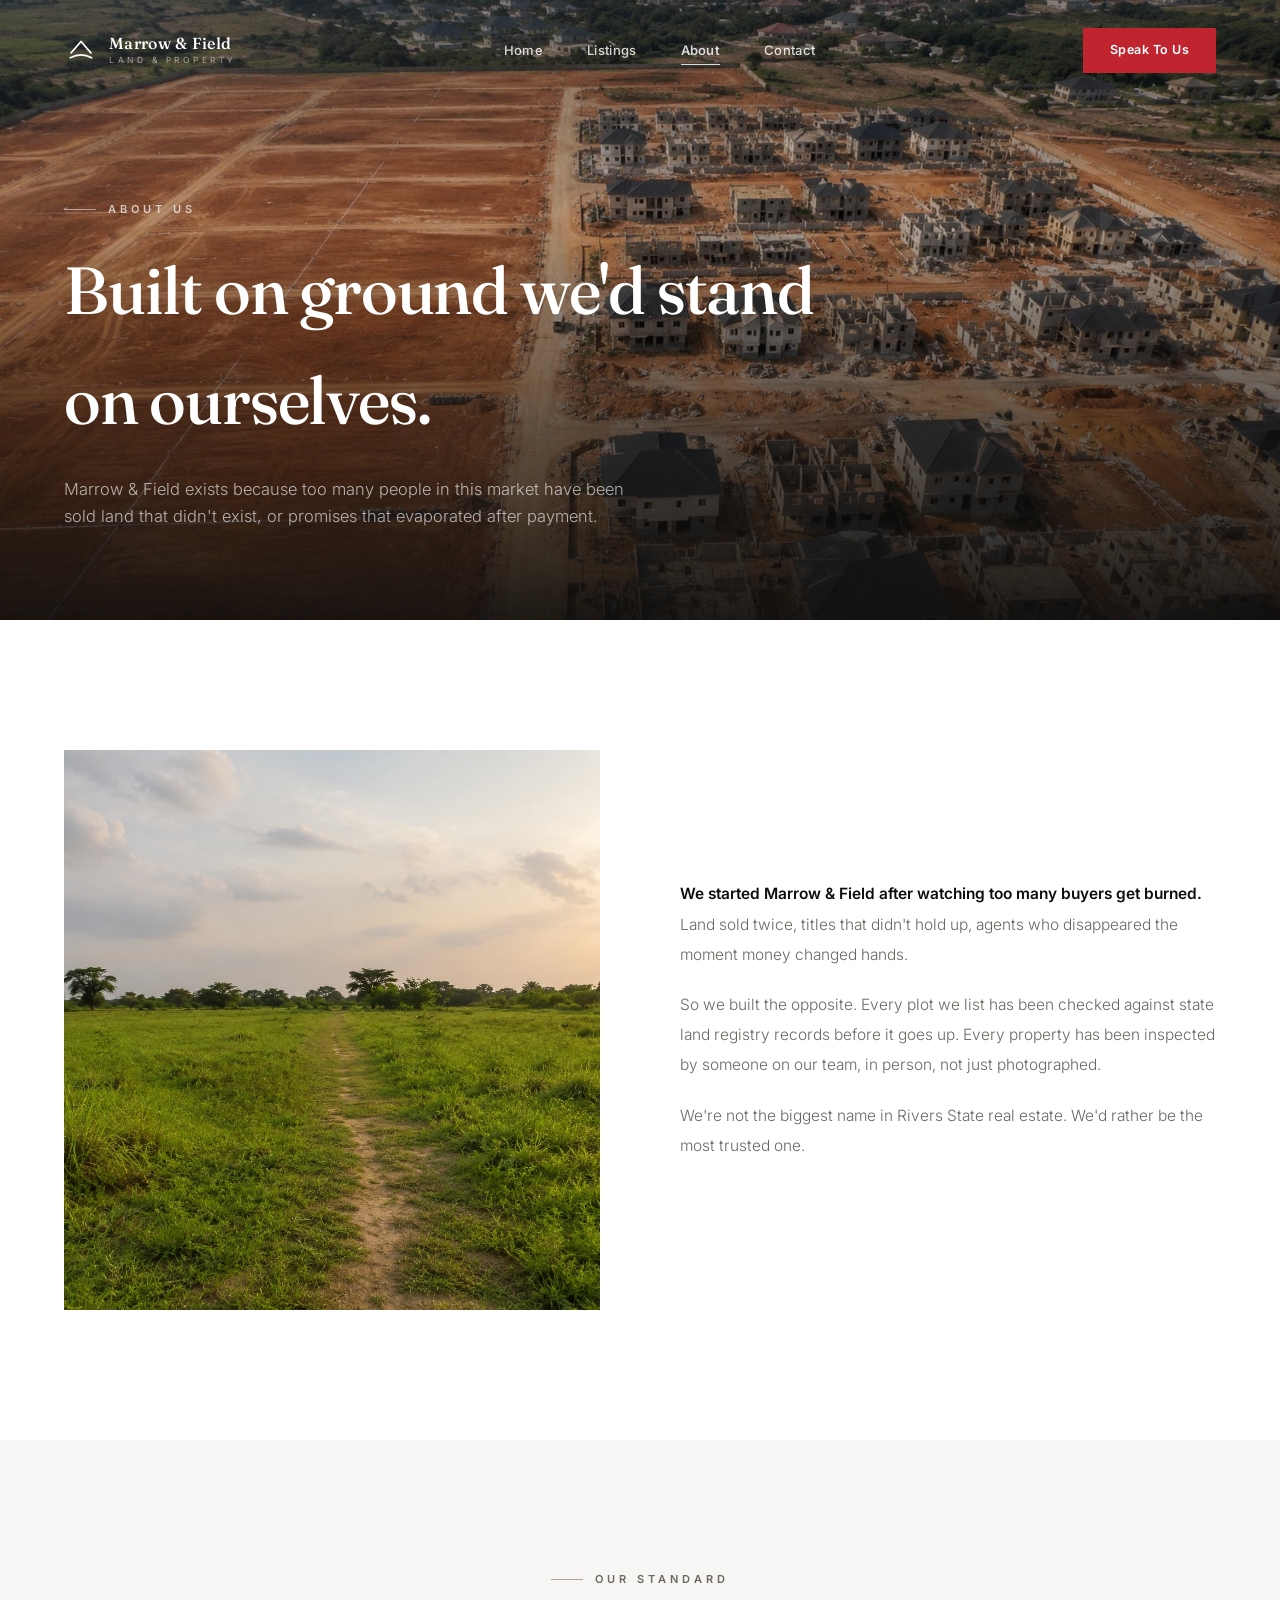
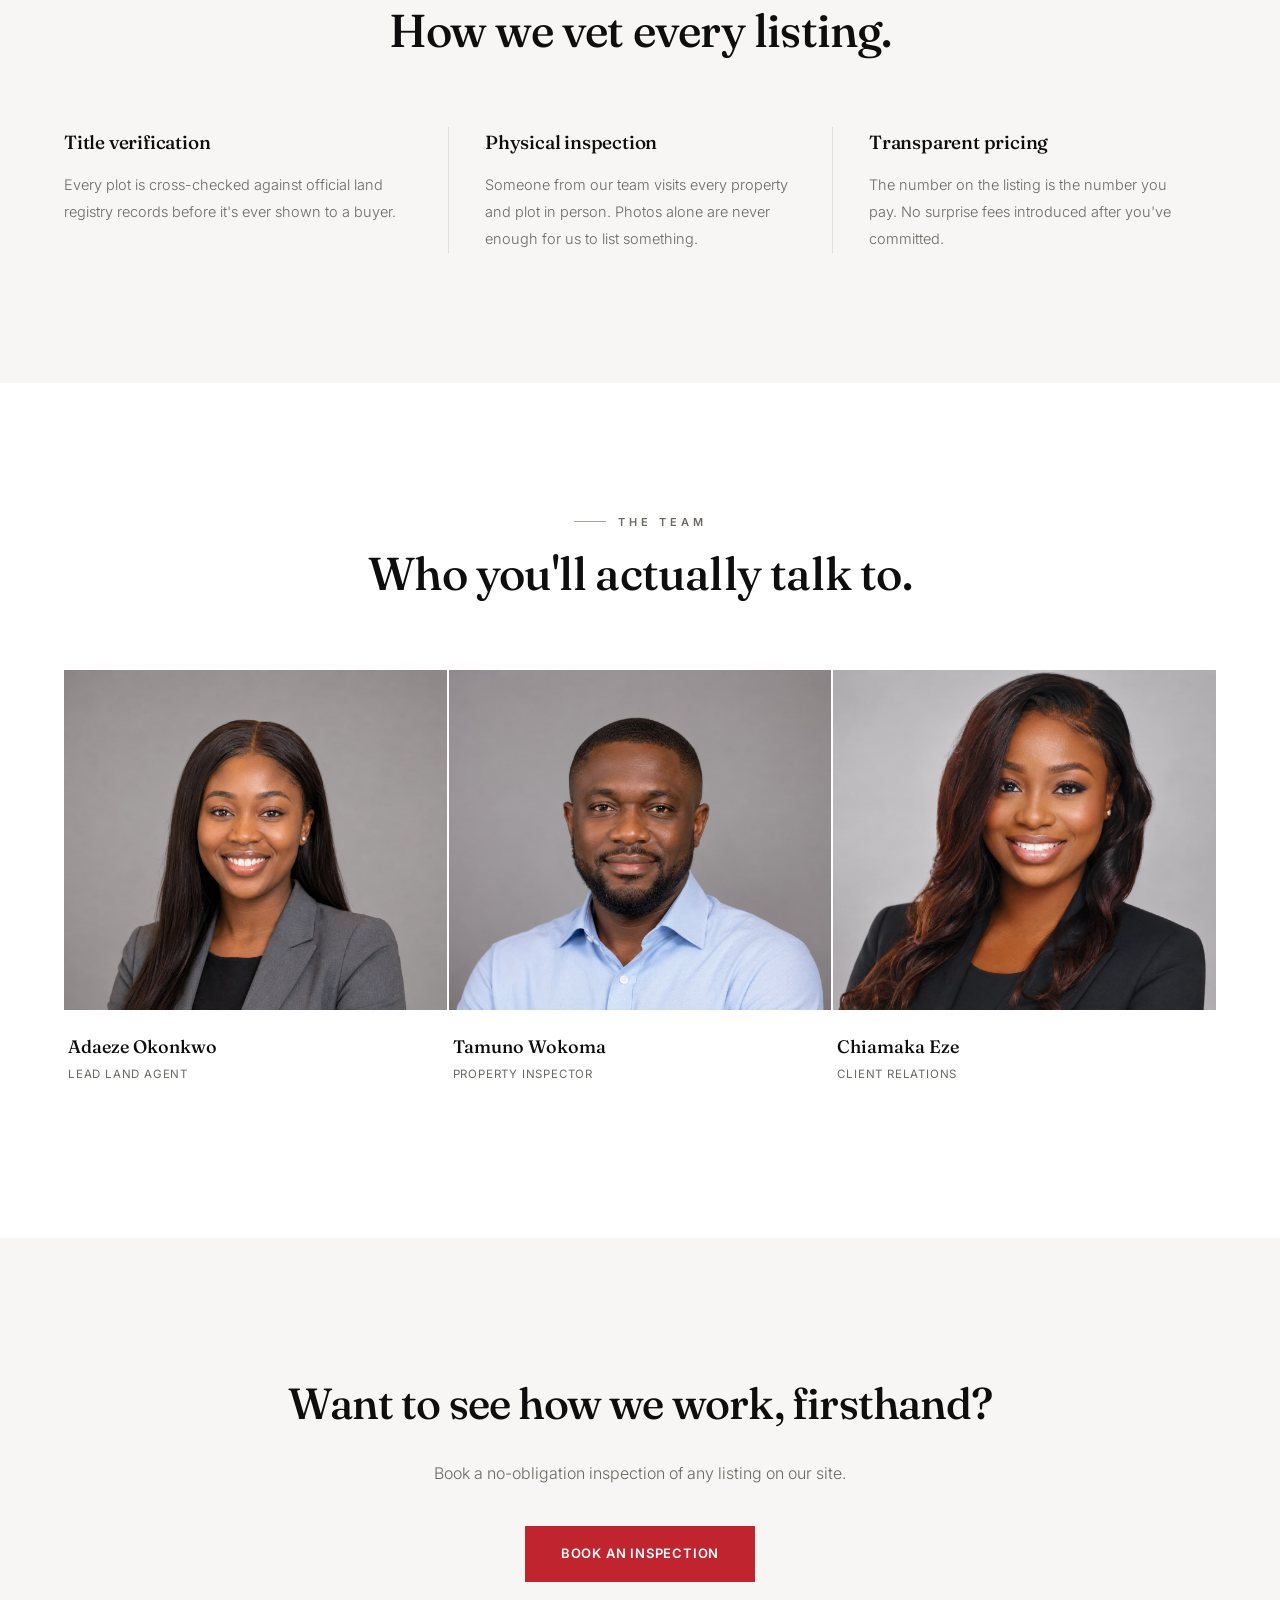
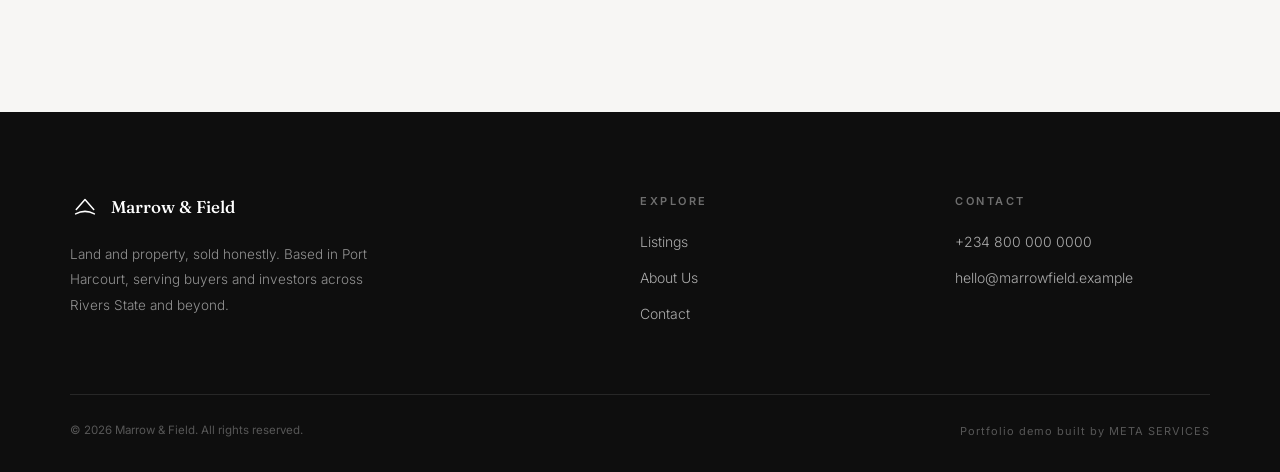
==== commit 9c273956: "Replace fragile CSS background technique with robust img tags site-wide" ====
--- a/about.html
+++ b/about.html
@@ -39,7 +39,8 @@
     <a href="contact.html" class="nav-cta">Speak To Us</a>
 </div>
 
-<div class="page-header with-image" style="--bg-img:url('images/construction-6.jpg');">
+<div class="page-header with-image">
+    <img class="page-header-bg" src="images/construction-6.jpg" alt="">
     <div class="eyebrow"><span class="dash"></span>About Us</div>
     <h1>Built on ground we'd stand on ourselves.</h1>
     <p>Marrow & Field exists because too many people in this market have been sold land that didn't exist, or promises that evaporated after payment.</p>
--- a/css/style.css
+++ b/css/style.css
@@ -171,17 +171,16 @@
     display:flex; flex-direction:column; justify-content:flex-end;
     overflow:hidden;
 }
-.duality-half::after {
-    content:''; position:absolute; inset:0; z-index:0;
-    background-size:cover; background-position:center;
-    background-image:var(--bg-img);
+.duality-half-bg {
+    position:absolute; inset:0; z-index:0;
+    width:100%; height:100%; object-fit:cover;
     filter:saturate(0.94) contrast(1.05) brightness(0.96);
 }
 .duality-half::before {
     content:''; position:absolute; inset:0; z-index:0;
     background:linear-gradient(180deg, rgba(14,14,14,0.1) 0%, rgba(14,14,14,0.75) 100%);
 }
-.duality-half > * { position:relative; z-index:1; }
+.duality-half > *:not(.duality-half-bg) { position:relative; z-index:1; }
 .duality-tag {
     font-size:11px; letter-spacing:3.5px; text-transform:uppercase;
     font-weight:600; margin-bottom:20px; display:block; color:rgba(255,255,255,0.7);
@@ -302,11 +301,11 @@
     will-change:transform;
 }
 .blueprint-image-wrap.zoomed img {
-    animation:blueprint-zoom 16s ease-in-out infinite alternate;
+    animation:blueprint-zoom 7s ease-in-out infinite alternate;
 }
 @keyframes blueprint-zoom {
     from { transform:scale(1) translate(0, 0); }
-    to   { transform:scale(1.18) translate(-1.5%, -1.5%); }
+    to   { transform:scale(1.35) translate(-2.5%, -2.5%); }
 }
 
 /* ============ SHOWCASE (diagonal split, synced transitions) ============ */
@@ -387,10 +386,9 @@
     position:relative; overflow:hidden; min-height:60vh;
     display:flex; flex-direction:column; justify-content:flex-end;
 }
-.page-header.with-image::before {
-    content:''; position:absolute; inset:0; z-index:0;
-    background-size:cover; background-position:center;
-    background-image:var(--bg-img);
+.page-header-bg {
+    position:absolute; inset:0; z-index:0;
+    width:100%; height:100%; object-fit:cover;
     filter:saturate(0.94) contrast(1.05) brightness(0.96);
 }
 .page-header.with-image::after {
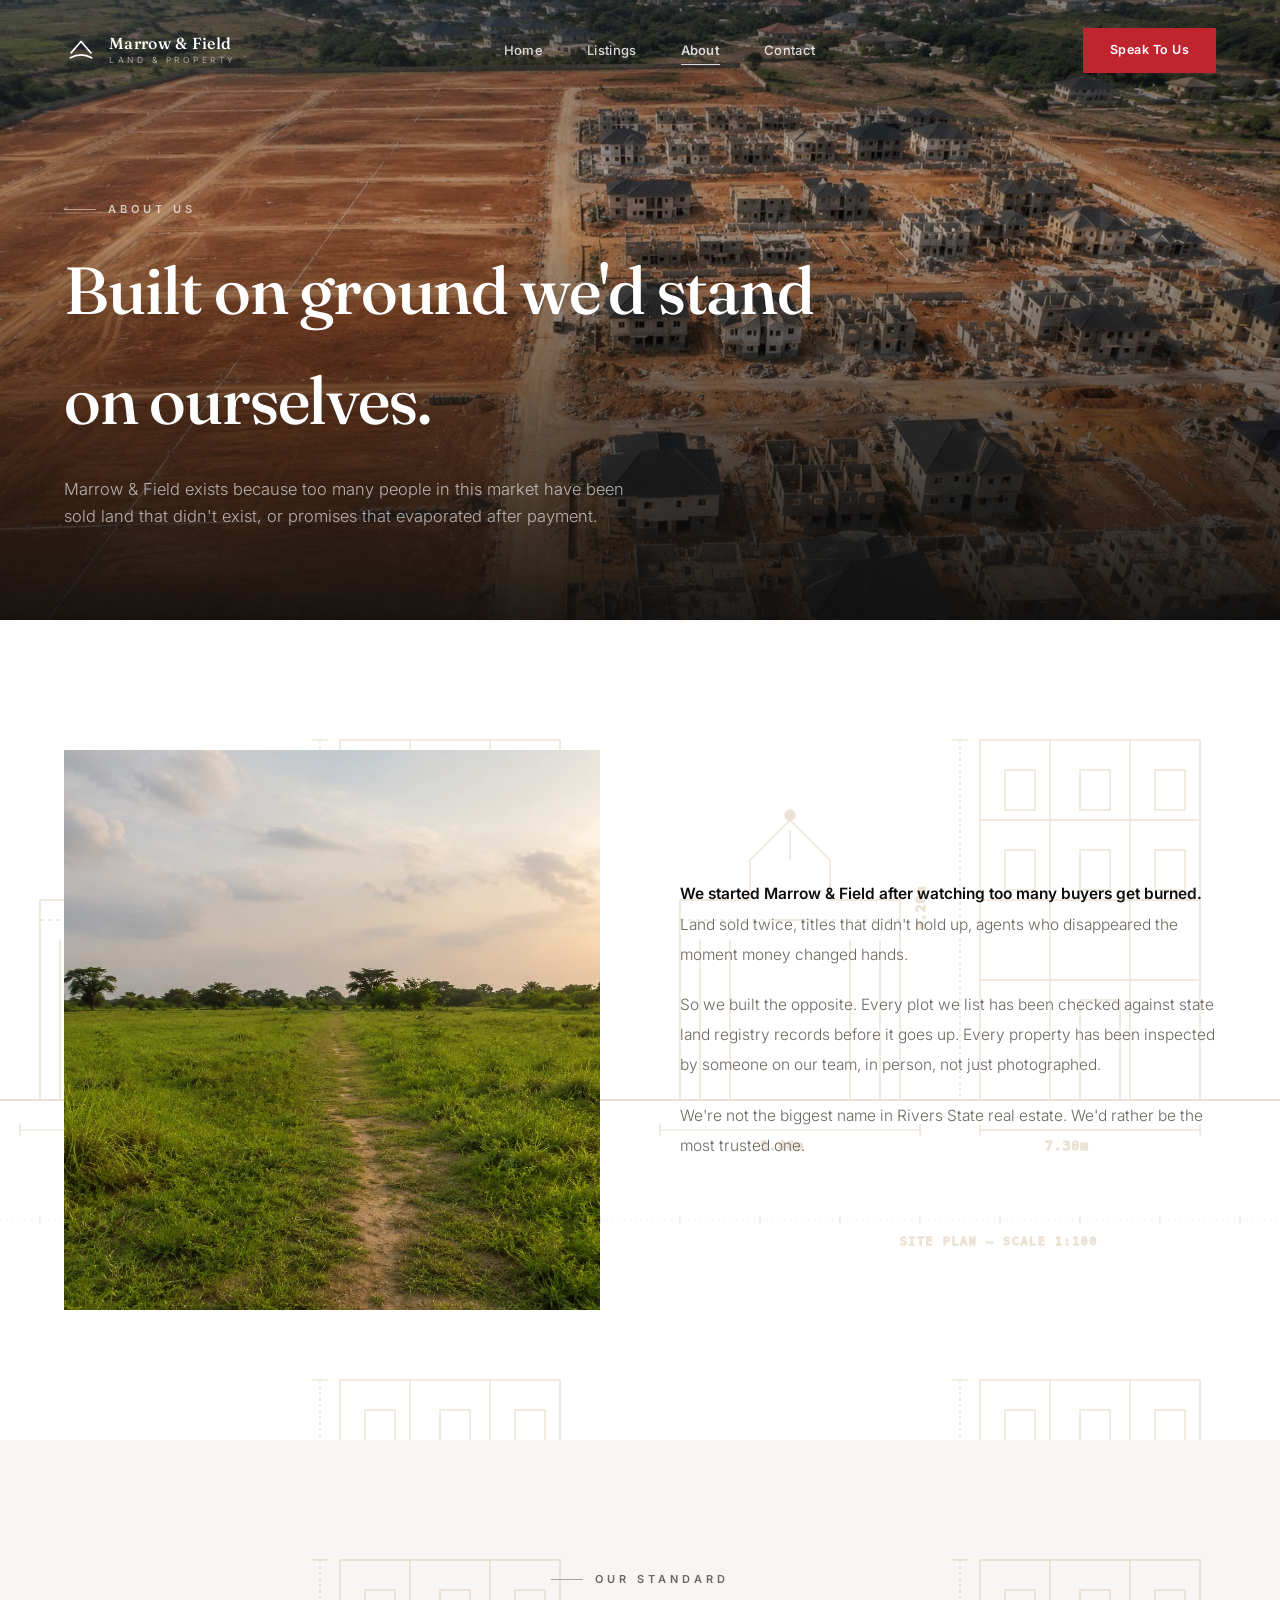
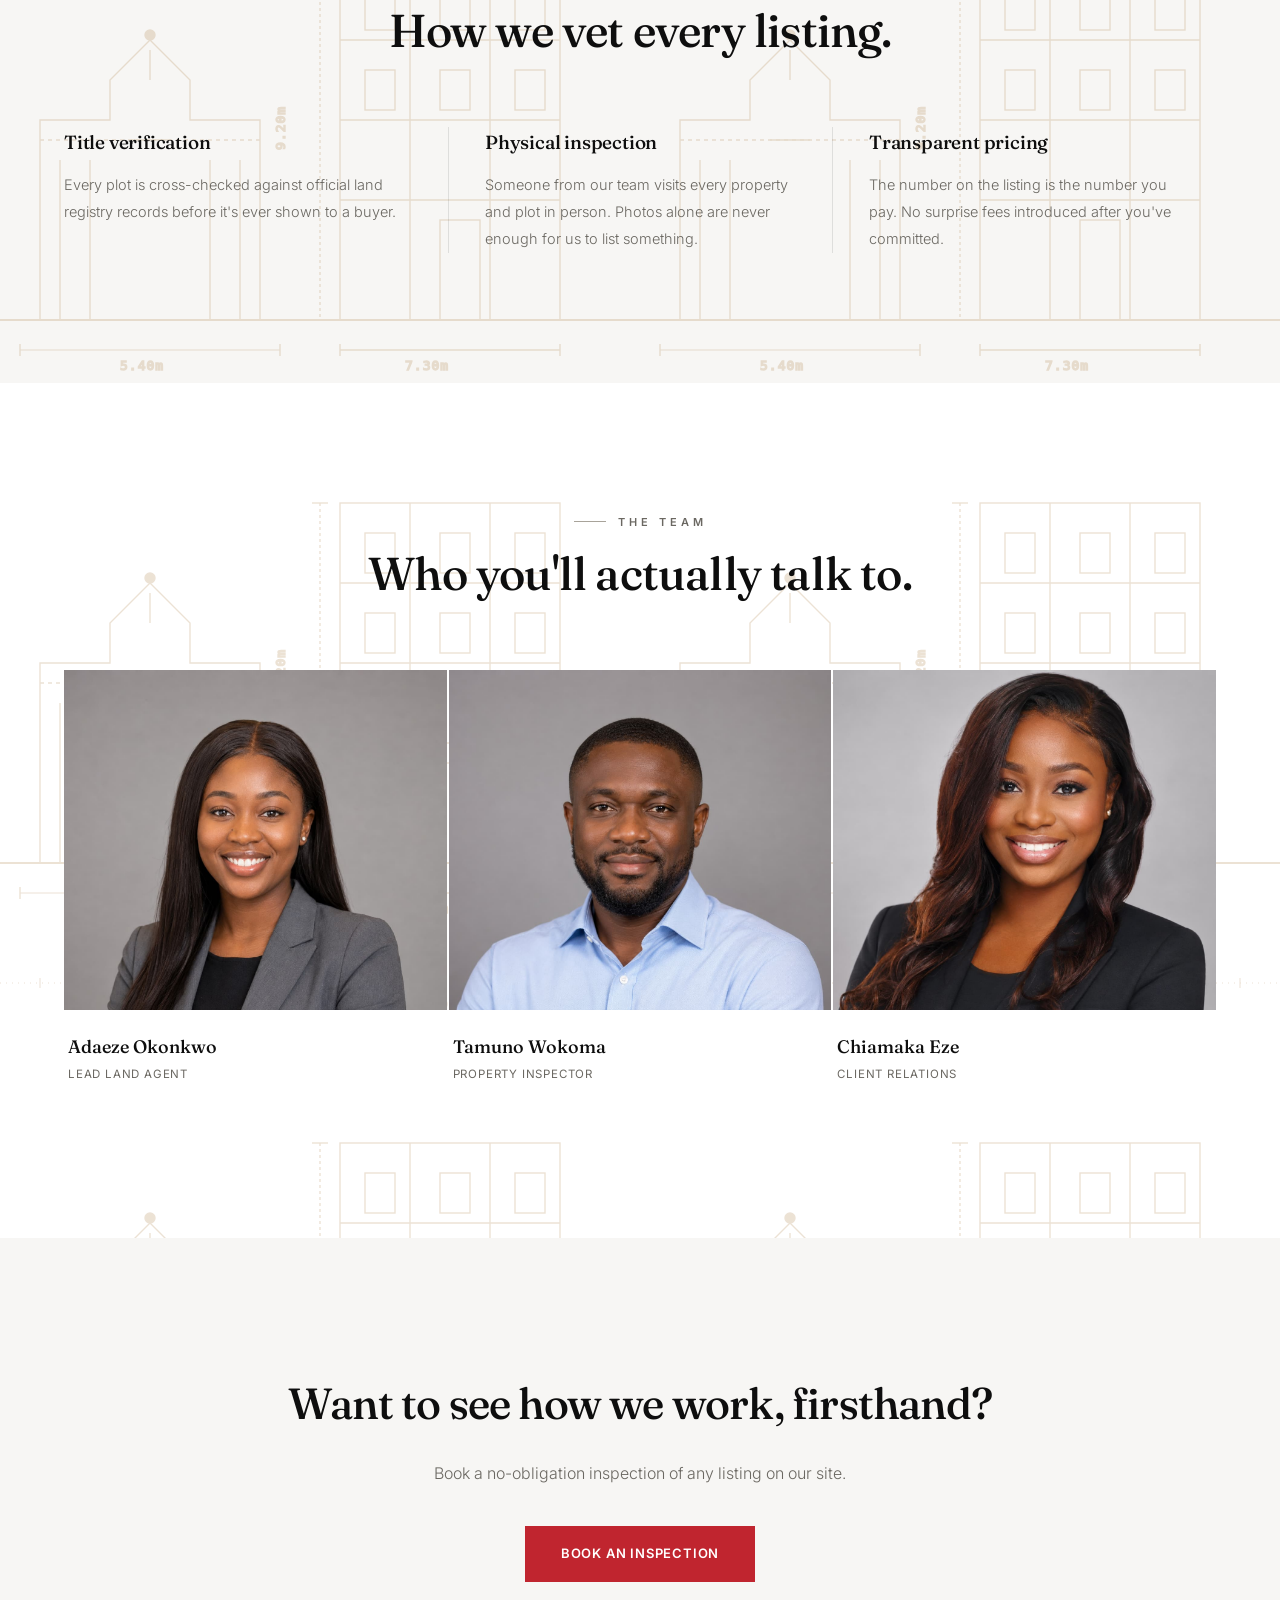
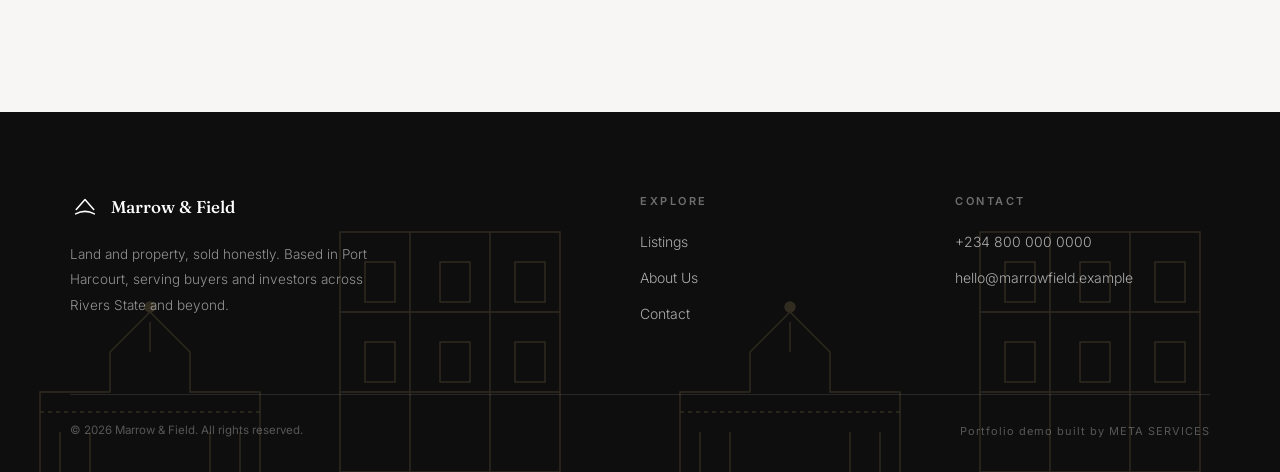
==== commit 7a1d36b4: "Add golden architectural blueprint texture across all sections" ====
--- a/about.html
+++ b/about.html
@@ -46,7 +46,7 @@
     <p>Marrow & Field exists because too many people in this market have been sold land that didn't exist, or promises that evaporated after payment.</p>
 </div>
 
-<section class="section">
+<section class="section texture-light">
     <div class="about-story reveal">
         <div>
             <div class="about-img">
@@ -61,7 +61,7 @@
     </div>
 </section>
 
-<section class="section" style="background:var(--off-white);">
+<section class="section texture-light" style="background:var(--off-white);">
     <div class="section-hdr center reveal">
         <div class="eyebrow"><span class="dash"></span>Our Standard</div>
         <h2 class="section-title">How we vet every listing.</h2>
@@ -82,7 +82,7 @@
     </div>
 </section>
 
-<section class="section">
+<section class="section texture-light">
     <div class="section-hdr center reveal">
         <div class="eyebrow"><span class="dash"></span>The Team</div>
         <h2 class="section-title">Who you'll actually talk to.</h2>
@@ -120,7 +120,7 @@
     </div>
 </div>
 
-<footer>
+<footer class="texture-dark">
     <div class="foot-grid">
         <div>
             <div class="foot-brand">
--- a/css/style.css
+++ b/css/style.css
@@ -29,7 +29,26 @@
     overflow-x:hidden;
     line-height:1.65;
     font-size:15px;
-}
+    position:relative;
+}
+
+/* ============ ARCHITECTURAL TEXTURE ============ */
+.texture-light, .texture-dark {
+    position:relative;
+}
+.texture-light::before, .texture-dark::before {
+    content:''; position:absolute; inset:0; z-index:0; pointer-events:none;
+    background-repeat:repeat; background-size:640px 640px;
+}
+.texture-light::before {
+    opacity:0.22;
+    background-image:url('data:image/svg+xml;utf8,<svg xmlns="http://www.w3.org/2000/svg" width="640" height="640" viewBox="0 0 640 640"><g fill="none" stroke="%23A87A3D" stroke-width="1.4"><line x1="0" y1="480" x2="640" y2="480" stroke-width="1.8"/><path d="M40 480 L40 280 L110 280 L110 240 L150 200 L190 240 L190 280 L260 280 L260 480"/><line x1="60" y1="480" x2="60" y2="320"/><line x1="90" y1="480" x2="90" y2="320"/><line x1="150" y1="240" x2="150" y2="210"/><line x1="130" y1="300" x2="170" y2="300"/><line x1="210" y1="480" x2="210" y2="320"/><line x1="240" y1="480" x2="240" y2="320"/><line x1="40" y1="300" x2="260" y2="300" stroke-dasharray="4,4"/><circle cx="150" cy="195" r="5" fill="%23A87A3D"/><path d="M20 510 L280 510" stroke-width="1"/><line x1="20" y1="504" x2="20" y2="516"/><line x1="280" y1="504" x2="280" y2="516"/><text x="120" y="530" font-size="13" fill="%23A87A3D" font-family="monospace" letter-spacing="1">5.40m</text><rect x="340" y="120" width="220" height="360"/><line x1="340" y1="200" x2="560" y2="200"/><line x1="340" y1="280" x2="560" y2="280"/><line x1="340" y1="360" x2="560" y2="360"/><line x1="410" y1="120" x2="410" y2="480"/><line x1="490" y1="120" x2="490" y2="480"/><rect x="365" y="150" width="30" height="40"/><rect x="440" y="150" width="30" height="40"/><rect x="515" y="150" width="30" height="40"/><rect x="365" y="230" width="30" height="40"/><rect x="440" y="230" width="30" height="40"/><rect x="515" y="230" width="30" height="40"/><rect x="440" y="380" width="40" height="100"/><line x1="320" y1="120" x2="320" y2="480" stroke-dasharray="3,3"/><line x1="312" y1="120" x2="328" y2="120"/><line x1="312" y1="480" x2="328" y2="480"/><text x="270" y="305" font-size="13" fill="%23A87A3D" font-family="monospace" transform="rotate(-90 280 300)" letter-spacing="1">9.20m</text><path d="M340 510 L560 510"/><line x1="340" y1="504" x2="340" y2="516"/><line x1="560" y1="504" x2="560" y2="516"/><text x="405" y="530" font-size="13" fill="%23A87A3D" font-family="monospace" letter-spacing="1">7.30m</text><path d="M0 600 L640 600" stroke-dasharray="1,5" stroke-width="1"/><path d="M40 595 L40 605 M120 595 L120 605 M200 595 L200 605 M280 595 L280 605 M360 595 L360 605 M440 595 L440 605 M520 595 L520 605 M600 595 L600 605" stroke-width="1"/><text x="260" y="625" font-size="11" fill="%23A87A3D" font-family="monospace" letter-spacing="2">SITE PLAN — SCALE 1:100</text></g></svg>');
+}
+.texture-dark::before {
+    opacity:0.16;
+    background-image:url('data:image/svg+xml;utf8,<svg xmlns="http://www.w3.org/2000/svg" width="640" height="640" viewBox="0 0 640 640"><g fill="none" stroke="%23E8C77E" stroke-width="1.4"><line x1="0" y1="480" x2="640" y2="480" stroke-width="1.8"/><path d="M40 480 L40 280 L110 280 L110 240 L150 200 L190 240 L190 280 L260 280 L260 480"/><line x1="60" y1="480" x2="60" y2="320"/><line x1="90" y1="480" x2="90" y2="320"/><line x1="150" y1="240" x2="150" y2="210"/><circle cx="150" cy="195" r="5" fill="%23E8C77E"/><line x1="210" y1="480" x2="210" y2="320"/><line x1="240" y1="480" x2="240" y2="320"/><line x1="40" y1="300" x2="260" y2="300" stroke-dasharray="4,4"/><text x="120" y="530" font-size="13" fill="%23E8C77E" font-family="monospace" letter-spacing="1">5.40m</text><rect x="340" y="120" width="220" height="360"/><line x1="340" y1="200" x2="560" y2="200"/><line x1="340" y1="280" x2="560" y2="280"/><line x1="340" y1="360" x2="560" y2="360"/><line x1="410" y1="120" x2="410" y2="480"/><line x1="490" y1="120" x2="490" y2="480"/><rect x="365" y="150" width="30" height="40"/><rect x="440" y="150" width="30" height="40"/><rect x="515" y="150" width="30" height="40"/><rect x="365" y="230" width="30" height="40"/><rect x="440" y="230" width="30" height="40"/><rect x="515" y="230" width="30" height="40"/><rect x="440" y="380" width="40" height="100"/><text x="405" y="530" font-size="13" fill="%23E8C77E" font-family="monospace" letter-spacing="1">7.30m</text><path d="M0 600 L640 600" stroke-dasharray="1,5" stroke-width="1"/><text x="260" y="625" font-size="11" fill="%23E8C77E" font-family="monospace" letter-spacing="2">SITE PLAN — SCALE 1:100</text></g></svg>');
+}
+.texture-light > *, .texture-dark > * { position:relative; z-index:1; }
 
 a { text-decoration:none; color:inherit; }
 ul { list-style:none; }
